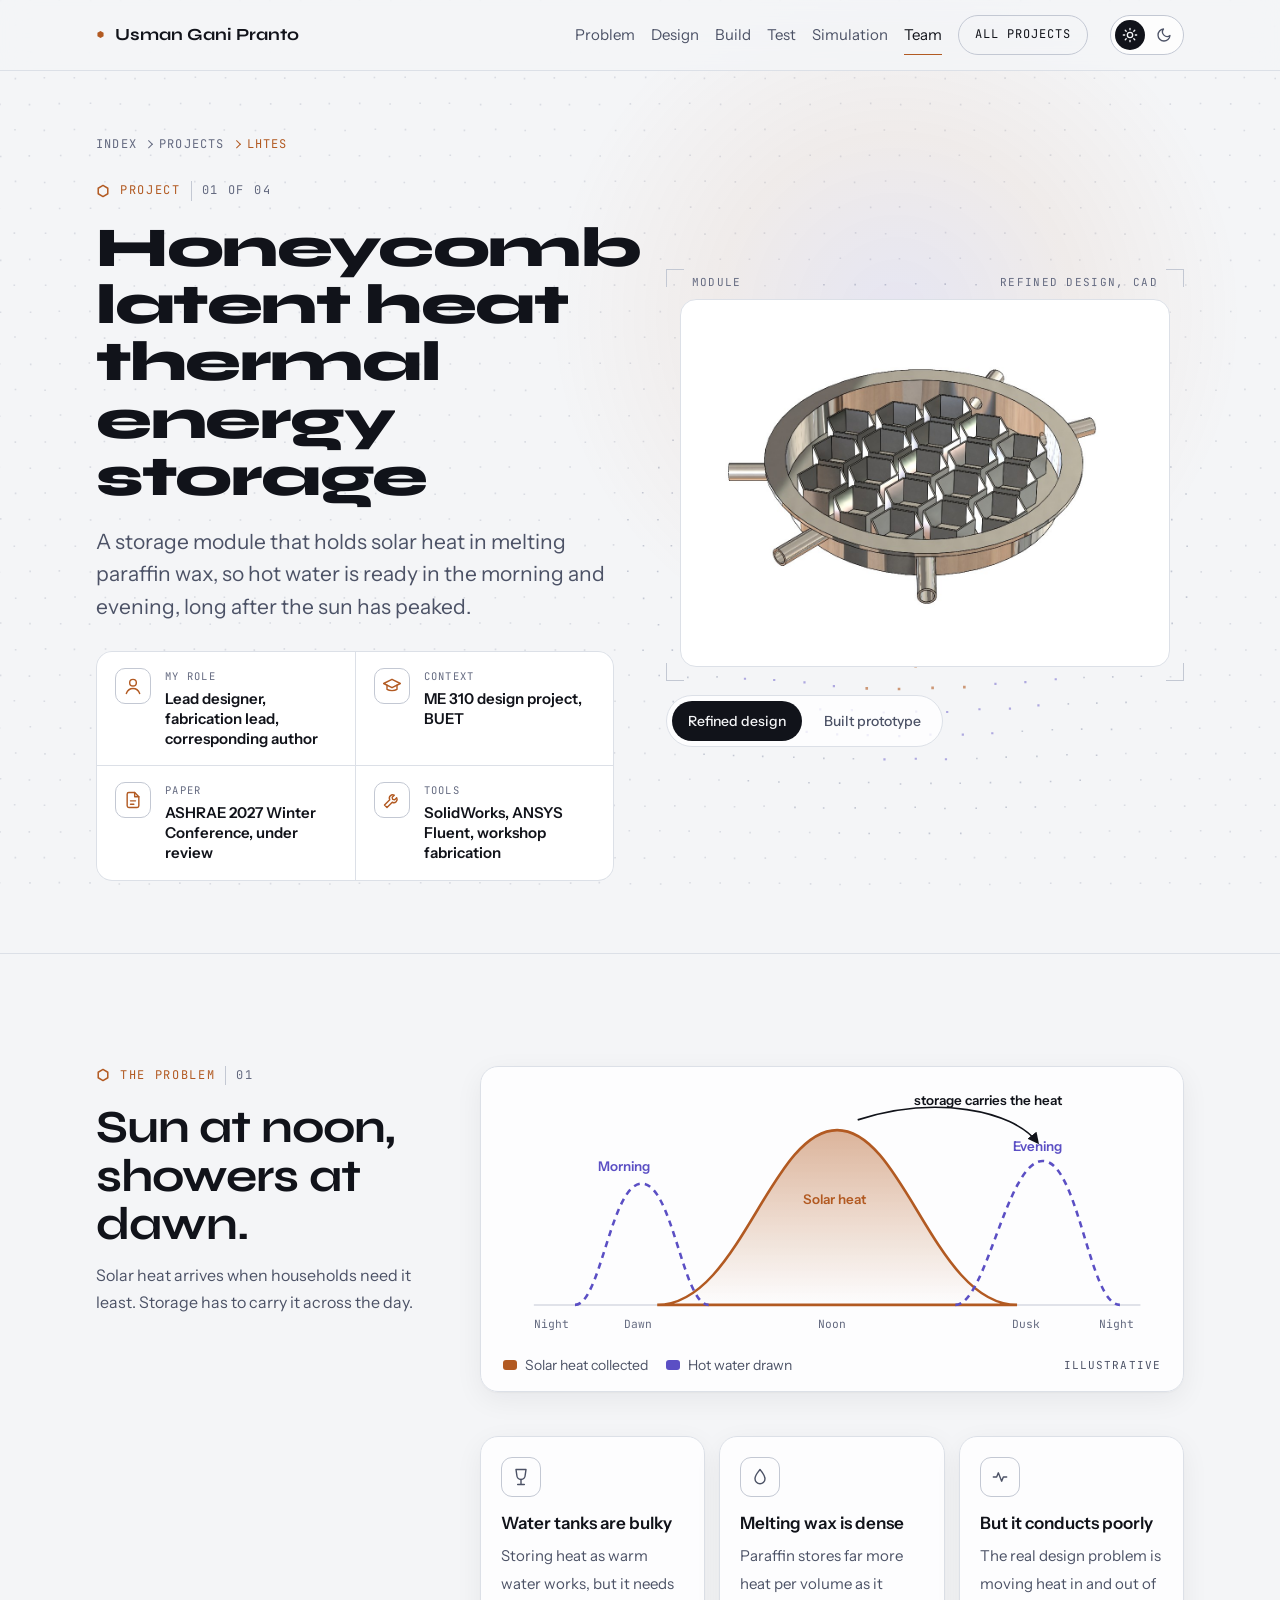
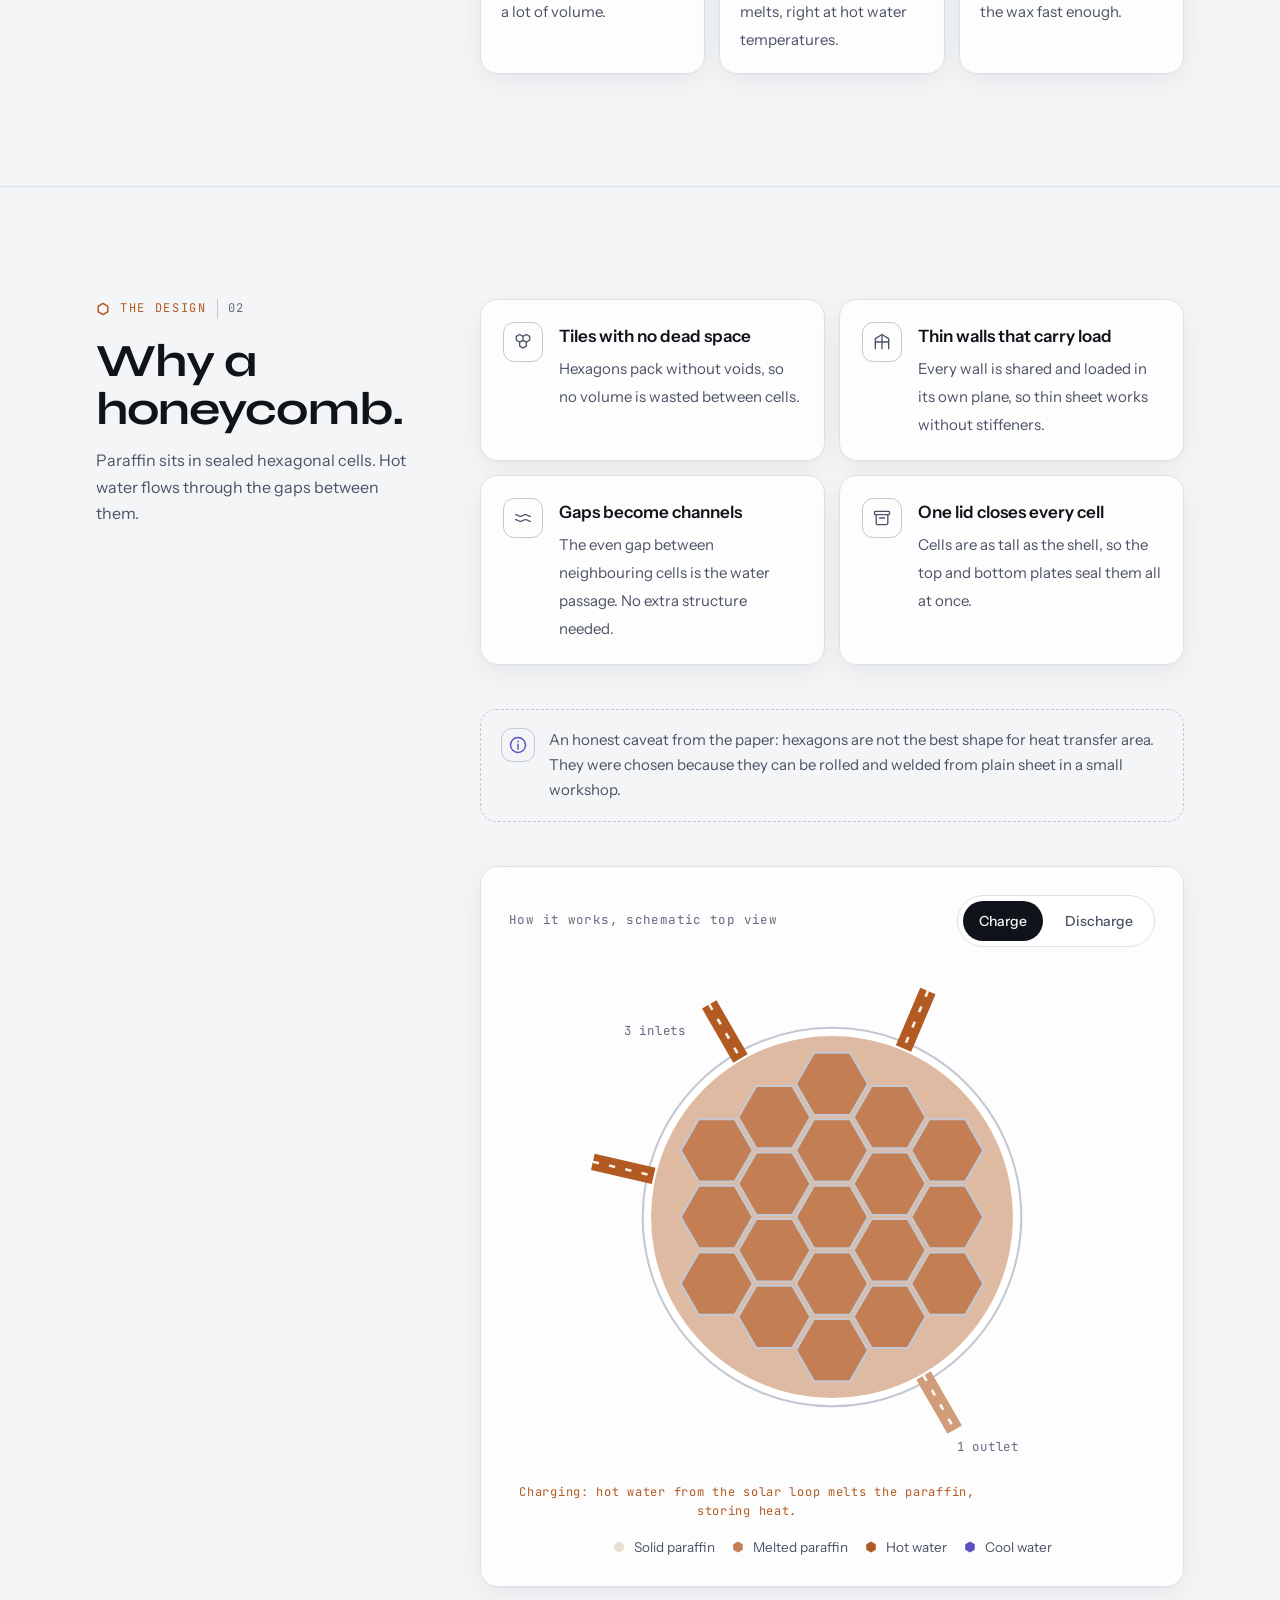
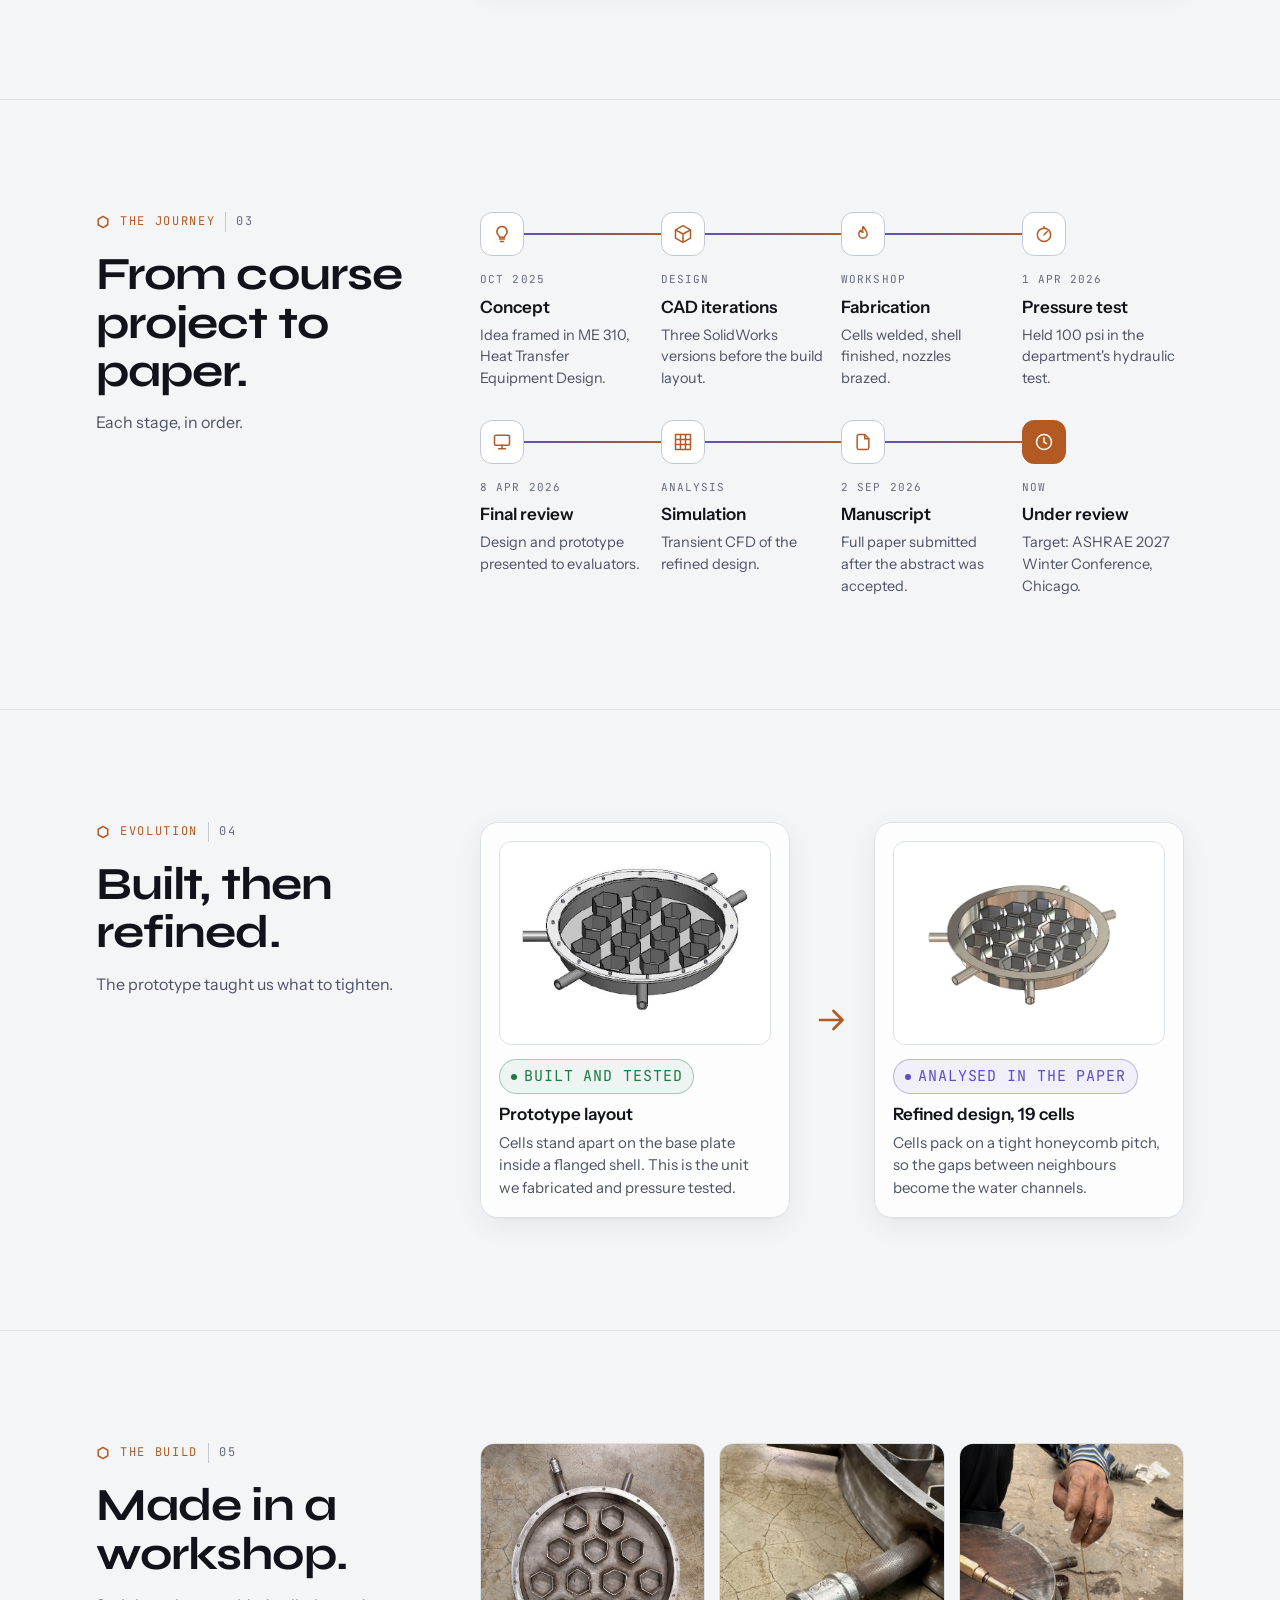
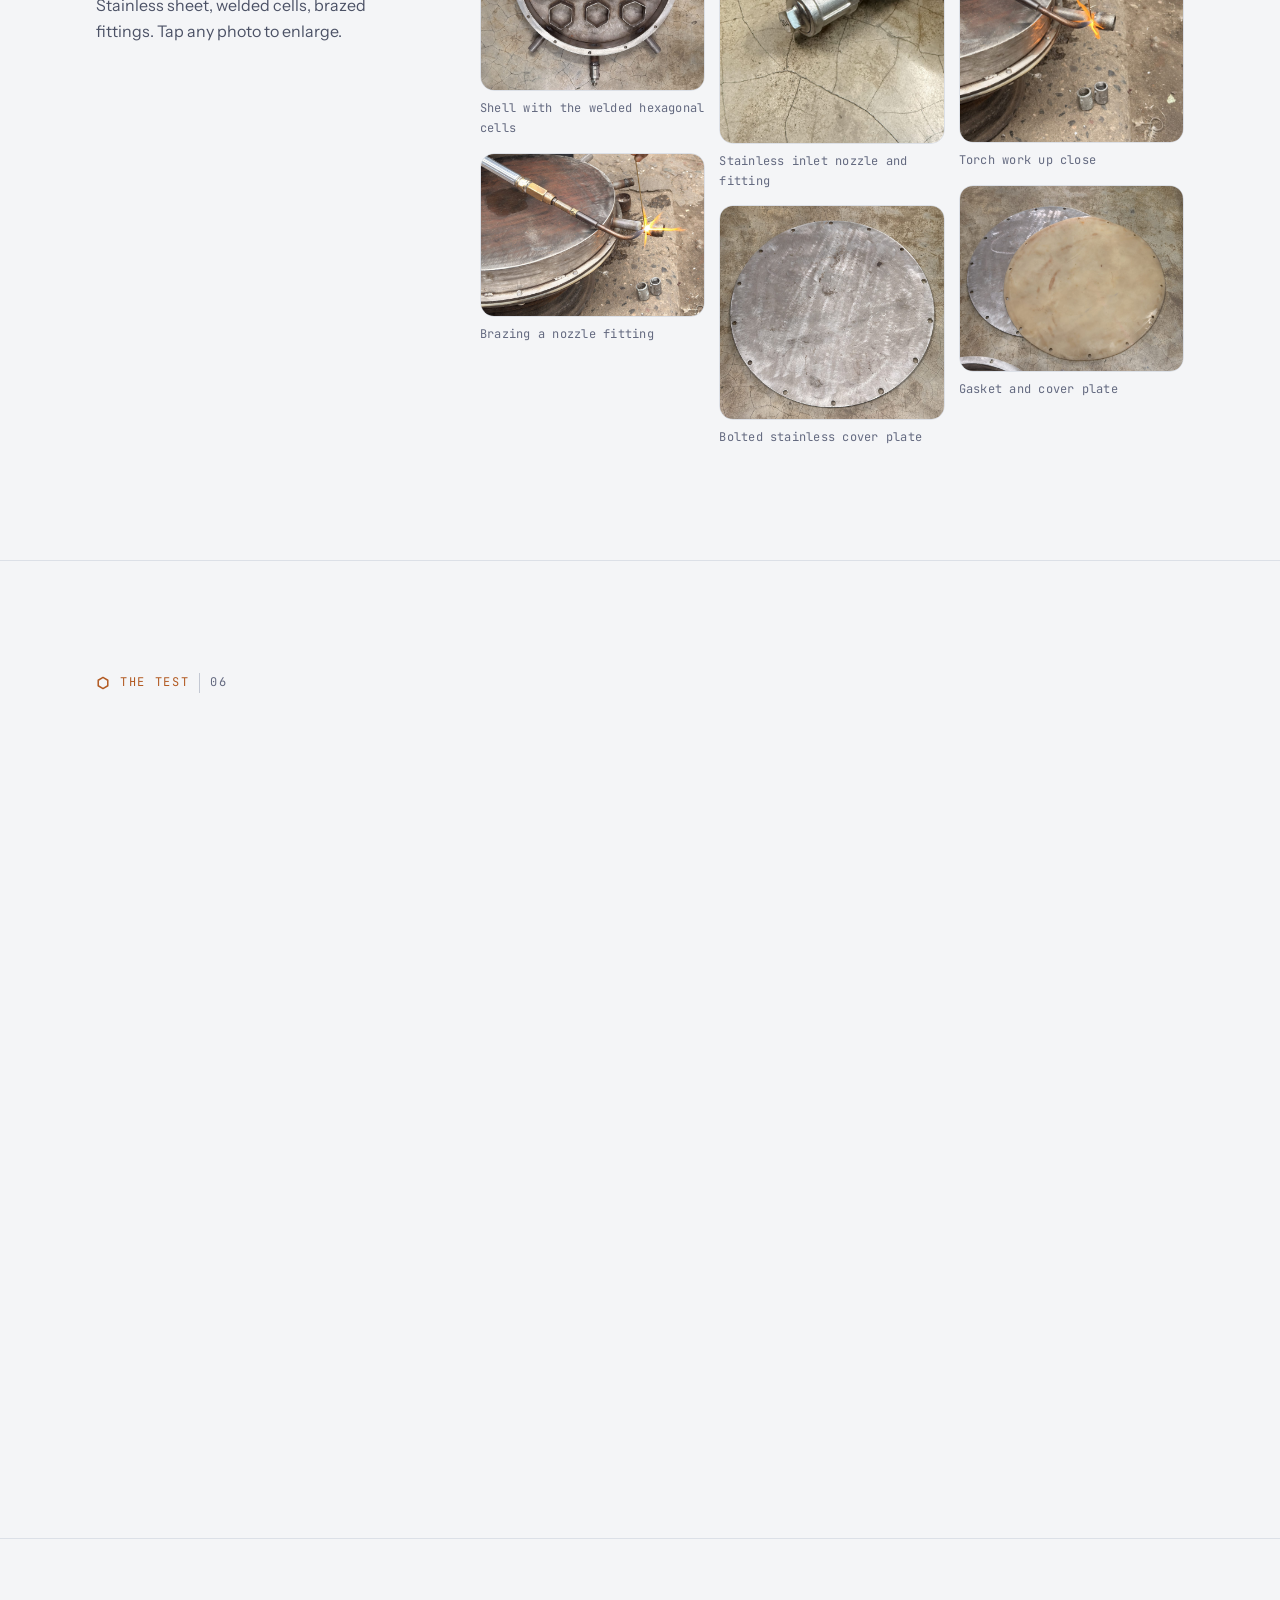
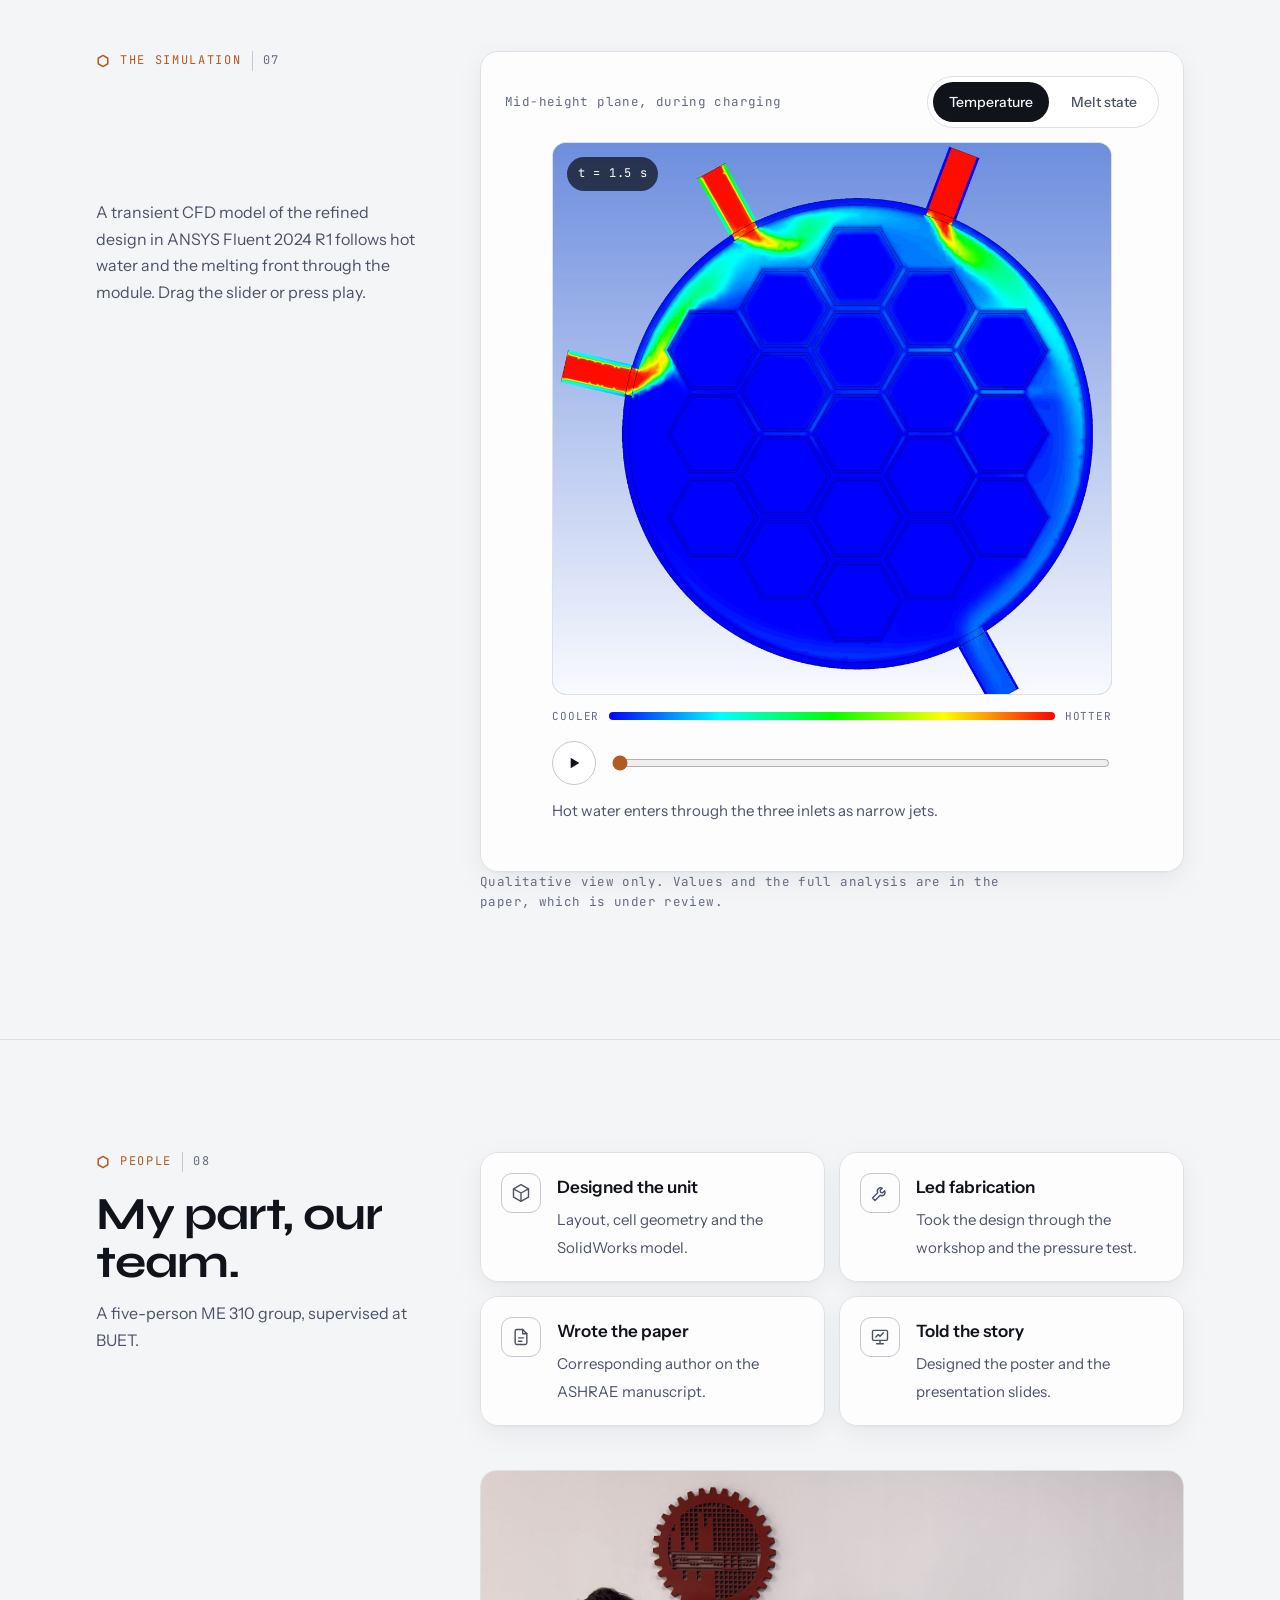
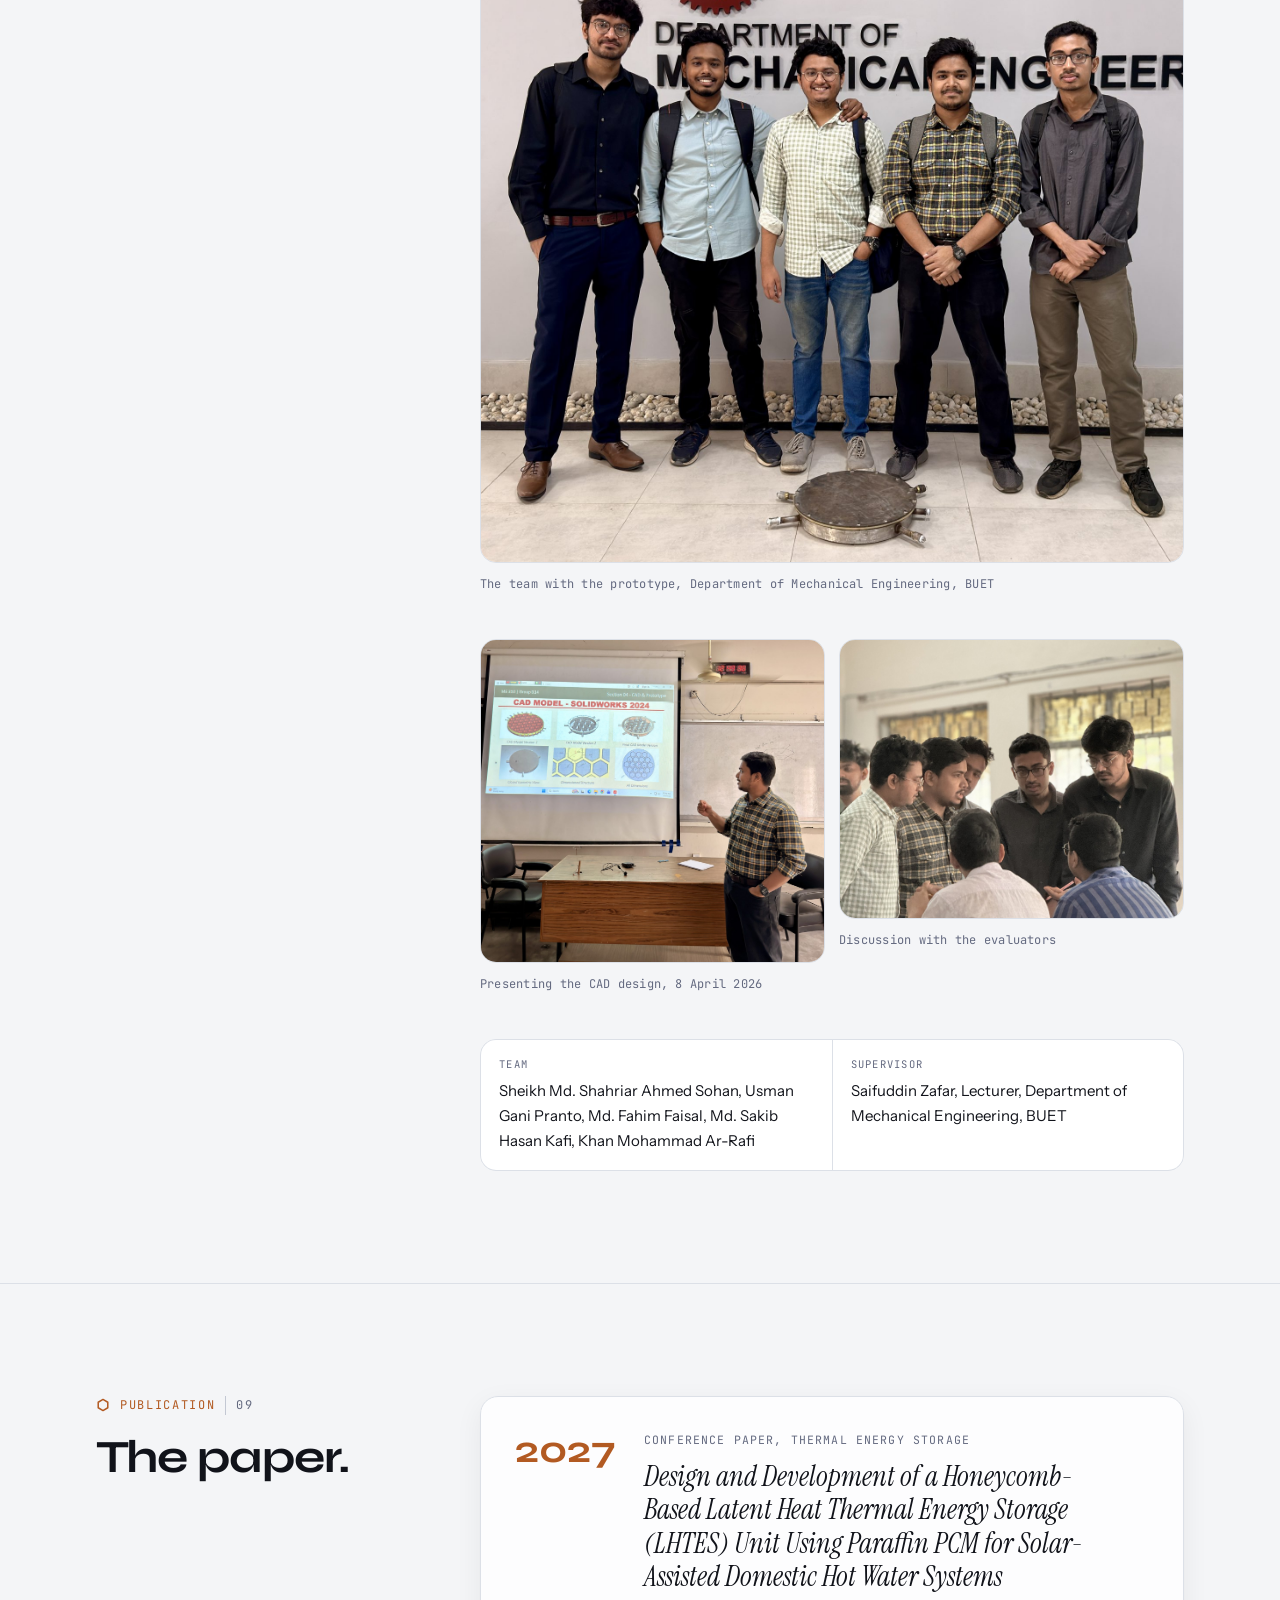
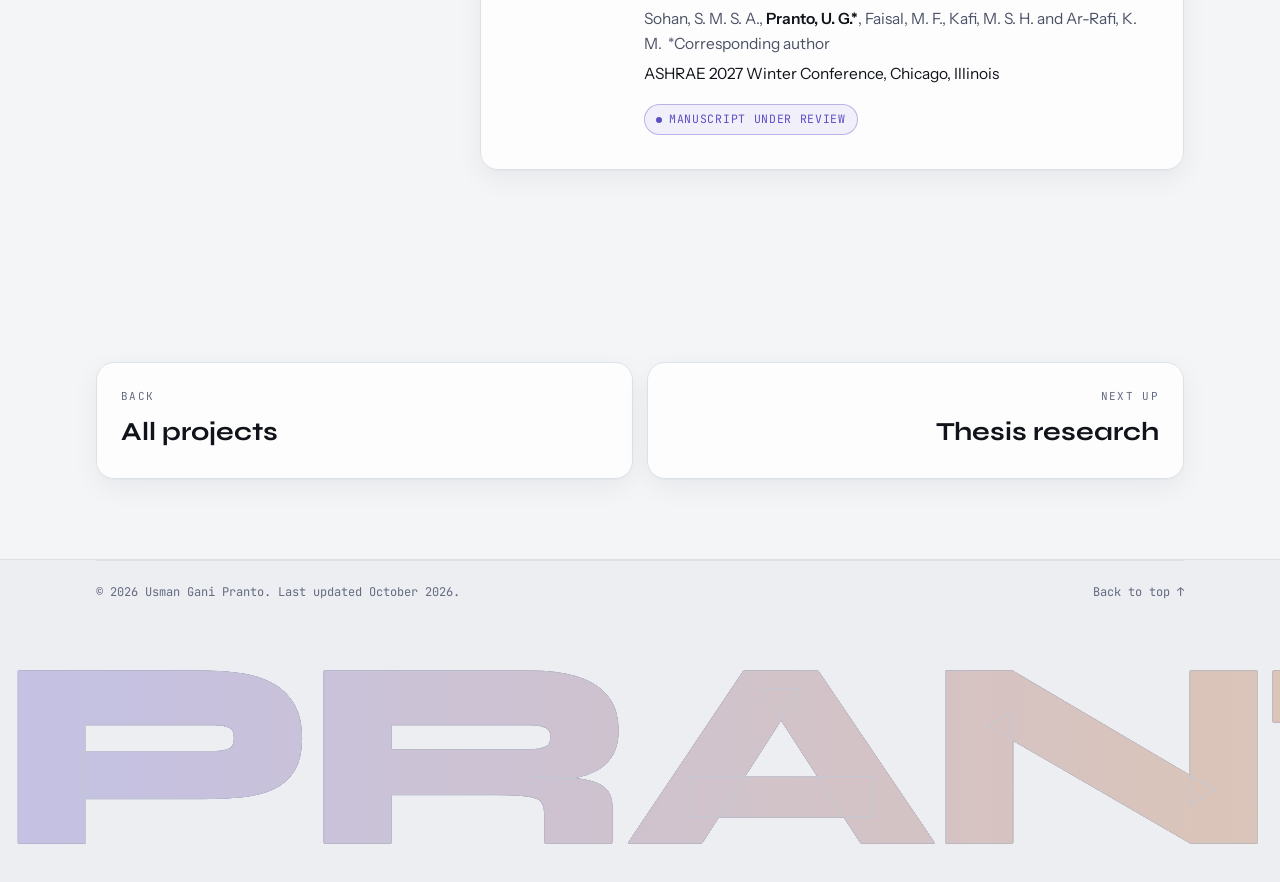
==== projects/lhtes.html @ 92dd0e48 "Add files via upload" ====
<!doctype html>
<html lang="en" data-theme="light">
<head>
<meta charset="utf-8">
<meta name="viewport" content="width=device-width, initial-scale=1, viewport-fit=cover">
<title>Honeycomb Thermal Energy Storage | Usman Gani Pranto</title>
<meta name="description" content="Design, fabrication, pressure testing and simulation of a honeycomb latent heat thermal energy storage unit for solar-assisted domestic hot water. ME 310 project and ASHRAE conference paper.">
<meta property="og:title" content="Honeycomb latent heat thermal energy storage">
<meta property="og:description" content="A paraffin storage module for solar hot water: designed, built, pressure tested and simulated at BUET.">
<meta property="og:image" content="https://praaaanto.github.io/assets/lhtes/shell-open.jpg">
<meta property="og:url" content="https://praaaanto.github.io/projects/lhtes.html">
<meta property="og:type" content="article">
<meta name="theme-color" content="#F4F5F7">
<link rel="icon" href="data:image/svg+xml,%3Csvg xmlns='http://www.w3.org/2000/svg' viewBox='0 0 64 64'%3E%3Crect width='64' height='64' rx='14' fill='%230B0E18'/%3E%3Ccircle cx='22' cy='26' r='9' fill='%23B3ADF5'/%3E%3Ccircle cx='42' cy='40' r='9' fill='%23E8955A'/%3E%3Ccircle cx='44' cy='18' r='4' fill='%235D6684'/%3E%3Ccircle cx='18' cy='46' r='4' fill='%235D6684'/%3E%3C/svg%3E">
<script>(function(){var t='light';try{t=localStorage.getItem('theme')==='dark'?'dark':'light';}catch(e){}var d=document.documentElement;d.setAttribute('data-theme',t);d.classList.add('js');})();</script>
<link rel="preconnect" href="https://fonts.googleapis.com">
<link rel="preconnect" href="https://fonts.gstatic.com" crossorigin>
<link href="https://fonts.googleapis.com/css2?family=Syne:wght@600;700;800&family=Instrument+Sans:wght@400;500;600&family=Instrument+Serif:ital@1&family=JetBrains+Mono:wght@400;500&display=swap" rel="stylesheet">
<link rel="stylesheet" href="../assets/site.css">
<link rel="stylesheet" href="../assets/case.css">
<style>
/* Problem infographic */
.daychart{padding:22px 22px 14px}
.daychart svg{display:block;width:100%;height:auto}
.daychart .tick{font-family:var(--mono);font-size:11px;fill:var(--faint)}
.daychart .lab{font-family:var(--body);font-size:13px;font-weight:600}
.keyrow{display:flex;flex-wrap:wrap;gap:18px;font-size:14px;color:var(--muted);margin-top:8px}
.keyrow span{display:inline-flex;align-items:center;gap:8px}
.keyrow i{width:14px;height:10px;border-radius:3px;display:inline-block}

/* Schematic */
.schem{padding:clamp(18px,2.4vw,28px)}
.schem-top{display:flex;flex-wrap:wrap;align-items:center;justify-content:space-between;gap:12px;margin-bottom:10px}
.schem-top .meta{margin:0}
.schem svg{display:block;width:100%;max-width:520px;margin:0 auto;height:auto}
.sch-shell{fill:var(--panel-solid);stroke:var(--line-2);stroke-width:2}
.sch-water{fill:color-mix(in srgb,var(--tin) 18%,var(--panel-solid));transition:fill 1.2s var(--ease)}
.sch-cell{fill:var(--wax);stroke:var(--line-2);stroke-width:2;transition:fill 1.3s var(--ease)}
.sch-noz{stroke:color-mix(in srgb,var(--tin) 35%,var(--panel-solid));stroke-width:16;stroke-linecap:butt;transition:stroke 1s var(--ease)}
.sch-flow{stroke:var(--panel-solid);stroke-width:2.5;stroke-dasharray:6 10;fill:none;opacity:0;transition:opacity .6s}
.sch-lab{font-family:var(--mono);font-size:12px;fill:var(--faint);letter-spacing:.06em}
.charging .sch-water{fill:color-mix(in srgb,var(--copper) 42%,var(--panel-solid))}
.charging .sch-noz.in{stroke:var(--copper)}
.charging .sch-noz.out{stroke:color-mix(in srgb,var(--copper) 60%,var(--panel-solid))}
.charging .sch-cell{fill:color-mix(in srgb,var(--copper) 78%,#fff)}
.discharging .sch-water{fill:color-mix(in srgb,var(--silver) 30%,var(--panel-solid))}
.discharging .sch-noz.in{stroke:var(--silver)}
.discharging .sch-noz.out{stroke:color-mix(in srgb,var(--copper) 55%,var(--silver))}
.charging .sch-flow,.discharging .sch-flow{opacity:.9;animation:flow 1s linear infinite}
@keyframes flow{to{stroke-dashoffset:-16}}
.schem-legend{display:flex;flex-wrap:wrap;gap:16px;justify-content:center;font-size:13.5px;color:var(--muted);margin-top:12px}
.schem-legend span{display:inline-flex;align-items:center;gap:8px}
.schem-legend i{width:14px;height:14px;display:inline-block;-webkit-mask:var(--hexfill) center/contain no-repeat;mask:var(--hexfill) center/contain no-repeat}
.schem-status{font-family:var(--mono);font-size:12px;letter-spacing:.06em;color:var(--copper);text-align:center;min-height:1.6em;margin-top:6px}

/* Evolution */
.evo{display:grid;grid-template-columns:minmax(0,1fr) 56px minmax(0,1fr);gap:14px;align-items:stretch}
.evo .card{padding:18px;display:flex;flex-direction:column}
.evo .pic{background:#fff;border-radius:12px;border:1px solid var(--line);aspect-ratio:4/3;display:flex;align-items:center;justify-content:center;overflow:hidden;margin-bottom:14px}
.evo .pic img{width:92%;height:auto;border:0;border-radius:0}
.evo b{display:block;font-weight:600;margin:6px 0 4px}
.evo span{color:var(--muted);font-size:15px;line-height:1.5}
.evo .arrowcol{display:flex;align-items:center;justify-content:center;color:var(--copper)}
.evo .arrowcol svg{width:36px;height:36px}

/* CFD scrubber */
.cfd{padding:clamp(16px,2.2vw,24px)}
.cfd-stage,.cfd-legend,.cfd-ctrl,.cfd-cap{max-width:560px;margin-left:auto;margin-right:auto}
.cfd-head{display:flex;flex-wrap:wrap;align-items:center;justify-content:space-between;gap:12px;margin-bottom:14px}
.cfd-stage{position:relative;border-radius:14px;overflow:hidden;border:1px solid var(--line);aspect-ratio:1000/987;background:#7f97df}
.cfd-stage img{position:absolute;inset:0;width:100%;height:100%;object-fit:cover;border:0;border-radius:0;transition:opacity .45s var(--ease)}
.cfd-stamp{position:absolute;left:14px;top:14px;font-family:var(--mono);font-size:12px;letter-spacing:.06em;background:rgba(11,14,24,.72);color:#fff;padding:7px 11px;border-radius:999px}
.cfd-legend{display:flex;margin-top:12px;align-items:center;gap:10px;font-family:var(--mono);font-size:11px;letter-spacing:.08em;text-transform:uppercase;color:var(--faint)}
.cfd-legend i{flex:1;height:8px;border-radius:99px;background:linear-gradient(90deg,#0000ff,#00ffff,#00ff00,#ffff00,#ff0000)}
.cfd-legend.melt i{flex:none;width:14px;height:14px;border-radius:4px}
.cfd-ctrl{display:flex;align-items:center;gap:14px;margin-top:14px;margin-bottom:0}
.cfd-ctrl button{flex:none;width:44px;height:44px;border-radius:50%;border:1px solid var(--line-2);background:var(--panel-solid);color:var(--text);display:flex;align-items:center;justify-content:center;cursor:pointer}
.cfd-ctrl button:hover{border-color:var(--copper);color:var(--copper)}
.cfd-ctrl svg{width:16px;height:16px}
.cfd-ctrl input[type=range]{flex:1;accent-color:var(--copper);height:44px;cursor:pointer}
.cfd-ticks{display:flex;justify-content:space-between;font-family:var(--mono);font-size:10.5px;color:var(--faint);padding:0 4px 0 62px}
.cfd-cap{margin-top:12px;margin-bottom:0;min-height:3.2em;color:var(--muted);font-size:15px}

</style>
</head>
<body>
<a class="skip" href="#main">Skip to content</a>
<canvas id="field" aria-hidden="true"></canvas>
<div class="glow" aria-hidden="true"></div>
<div class="progress" aria-hidden="true"></div>
<div class="cursor-ring" aria-hidden="true"></div>
<div class="cursor-dot" aria-hidden="true"></div>

<header class="top">
  <div class="wrap">
    <a class="brand" href="../index.html"><span class="dot"></span><b>Usman Gani Pranto</b><small>/ ME, BUET</small></a>
    <nav class="nav" aria-label="Sections">
      <a href="#problem">Problem</a>
      <a href="#design">Design</a>
      <a href="#build">Build</a>
      <a href="#test">Test</a>
      <a href="#simulation">Simulation</a>
      <a href="#team">Team</a>
      <a class="cta" href="../index.html#projects">All projects</a>
    </nav>
    <button class="theme-toggle" type="button" aria-label="Switch to dark mode" aria-pressed="false">
      <span class="sun" aria-hidden="true"><svg viewBox="0 0 24 24" fill="none" stroke="currentColor" stroke-width="2" stroke-linecap="round"><circle cx="12" cy="12" r="4"/><path d="M12 2v2M12 20v2M4.9 4.9l1.4 1.4M17.7 17.7l1.4 1.4M2 12h2M20 12h2M4.9 19.1l1.4-1.4M17.7 6.3l1.4-1.4"/></svg></span>
      <span class="moon" aria-hidden="true"><svg viewBox="0 0 24 24" fill="none" stroke="currentColor" stroke-width="2" stroke-linecap="round" stroke-linejoin="round"><path d="M21 12.8A9 9 0 1111.2 3a7 7 0 009.8 9.8z"/></svg></span>
    </button>
  </div>
</header>

<main id="main">

<div class="wrap">
  <div class="case-hero">
    <div>
      <ol class="crumbs" data-reveal>
        <li><a href="../index.html">Index</a></li>
        <li><a href="../index.html#projects">Projects</a></li>
        <li aria-current="page">LHTES</li>
      </ol>
      <p class="eyebrow" data-reveal>Project<span class="count">01 of 04</span></p>
      <h1 data-split>Honeycomb latent heat thermal energy storage</h1>
      <p class="lede" data-reveal>A storage module that holds solar heat in melting paraffin wax, so hot water is ready in the morning and evening, long after the sun has peaked.</p>
      <div class="factgrid" data-reveal>
        <div class="fact"><span class="ico"><svg viewBox="0 0 24 24" fill="none" stroke="currentColor" stroke-width="1.7" stroke-linecap="round" stroke-linejoin="round"><circle cx="12" cy="8" r="4"/><path d="M4 21c1.5-4 4.5-6 8-6s6.5 2 8 6"/></svg></span><div><small>My role</small><b>Lead designer, fabrication lead, corresponding author</b></div></div>
        <div class="fact"><span class="ico"><svg viewBox="0 0 24 24" fill="none" stroke="currentColor" stroke-width="1.7" stroke-linecap="round" stroke-linejoin="round"><path d="M2 9l10-5 10 5-10 5z"/><path d="M6 11v5c3 2 9 2 12 0v-5"/></svg></span><div><small>Context</small><b>ME 310 design project, BUET</b></div></div>
        <div class="fact"><span class="ico"><svg viewBox="0 0 24 24" fill="none" stroke="currentColor" stroke-width="1.7" stroke-linecap="round" stroke-linejoin="round"><path d="M14 3H7a2 2 0 00-2 2v14a2 2 0 002 2h10a2 2 0 002-2V8z"/><path d="M14 3v5h5M9 13h6M9 17h4"/></svg></span><div><small>Paper</small><b>ASHRAE 2027 Winter Conference, under review</b></div></div>
        <div class="fact"><span class="ico"><svg viewBox="0 0 24 24" fill="none" stroke="currentColor" stroke-width="1.7" stroke-linecap="round" stroke-linejoin="round"><path d="M14.7 6.3a4 4 0 00-5.4 5.4L3 18l3 3 6.3-6.3a4 4 0 005.4-5.4l-2.5 2.5-2.4-.6-.6-2.4z"/></svg></span><div><small>Tools</small><b>SolidWorks, ANSYS Fluent, workshop fabrication</b></div></div>
      </div>
    </div>

    <figure class="showcase" data-reveal>
      <div class="finder">
        <span class="corner tl"></span><span class="corner tr"></span><span class="corner bl"></span><span class="corner br"></span>
        <span class="label l">Module</span><span class="label r" id="show-label">Refined design, CAD</span>
        <div class="viewport">
          <img id="show-cad" src="../assets/lhtes/cad-open.jpg" alt="CAD render of the refined 19-cell honeycomb storage module with the top plate removed" width="1138" height="696">
          <img id="show-photo" class="photo" src="../assets/lhtes/shell-open.jpg" alt="The fabricated prototype seen from above with the cover plate off, showing welded hexagonal cells and four nozzles" width="1454" height="1600" hidden>
        </div>
      </div>
      <div class="seg" role="group" aria-label="Show render or photo">
        <button type="button" id="seg-cad" aria-pressed="true">Refined design</button>
        <button type="button" id="seg-photo" aria-pressed="false">Built prototype</button>
      </div>
    </figure>
  </div>
</div>

<section class="block" id="problem">
  <div class="wrap">
    <div class="head">
      <p class="eyebrow">The problem<span class="count">01</span></p>
      <h2 data-split>Sun at noon, showers at dawn.</h2>
      <p data-reveal>Solar heat arrives when households need it least. Storage has to carry it across the day.</p>
    </div>
    <div class="body">
      <div class="card daychart" data-reveal>
        <svg viewBox="0 0 640 250" role="img" aria-label="Illustrative chart of a day. Solar heat rises to a single peak around midday, while hot water demand shows two peaks, early morning and evening. An arrow shows storage shifting midday heat into the evening.">
          <defs>
            <linearGradient id="sunfill" x1="0" y1="0" x2="0" y2="1"><stop offset="0" stop-color="var(--copper)" stop-opacity=".45"/><stop offset="1" stop-color="var(--copper)" stop-opacity="0"/></linearGradient>
            <marker id="ah" viewBox="0 0 10 10" refX="8" refY="5" markerWidth="7" markerHeight="7" orient="auto"><path d="M0 0L10 5L0 10z" fill="var(--text)"/></marker>
          </defs>
          <line x1="30" y1="210" x2="620" y2="210" stroke="var(--line-2)"/>
          <path d="M150 210 C 230 210, 260 40, 325 40 S 420 210, 500 210 Z" fill="url(#sunfill)" stroke="var(--copper)" stroke-width="2.5"/>
          <path d="M70 210 C 95 210, 105 92, 135 92 S 175 210, 200 210" fill="none" stroke="var(--silver)" stroke-width="2.5" stroke-dasharray="6 5"/>
          <path d="M440 210 C 470 210, 490 70, 525 70 S 570 210, 600 210" fill="none" stroke="var(--silver)" stroke-width="2.5" stroke-dasharray="6 5"/>
          <path d="M345 30 C 420 6, 495 20, 520 52" fill="none" stroke="var(--text)" stroke-width="1.6" marker-end="url(#ah)"/>
          <text class="lab" x="400" y="16" fill="var(--text)">storage carries the heat</text>
          <text class="lab" x="292" y="112" fill="var(--copper)">Solar heat</text>
          <text class="lab" x="92" y="80" fill="var(--silver)">Morning</text>
          <text class="lab" x="496" y="60" fill="var(--silver)">Evening</text>
          <text class="tick" x="30" y="232">Night</text><text class="tick" x="118" y="232">Dawn</text><text class="tick" x="306" y="232">Noon</text><text class="tick" x="495" y="232">Dusk</text><text class="tick" x="580" y="232">Night</text>
        </svg>
        <div class="keyrow"><span><i style="background:var(--copper)"></i>Solar heat collected</span><span><i style="background:var(--silver)"></i>Hot water drawn</span><span style="margin-left:auto;font-family:var(--mono);font-size:11px;letter-spacing:.1em;text-transform:uppercase">Illustrative</span></div>
      </div>

      <div class="keypoints" data-reveal>
        <div class="card kp"><span class="ico"><svg viewBox="0 0 24 24" fill="none" stroke="currentColor" stroke-width="1.7" stroke-linecap="round" stroke-linejoin="round"><path d="M6 3h12l-1 7a5 5 0 01-10 0z"/><path d="M12 15v6M8 21h8"/></svg></span><b>Water tanks are bulky</b><span>Storing heat as warm water works, but it needs a lot of volume.</span></div>
        <div class="card kp"><span class="ico"><svg viewBox="0 0 24 24" fill="none" stroke="currentColor" stroke-width="1.7" stroke-linecap="round" stroke-linejoin="round"><path d="M12 3c3 4 6 7 6 11a6 6 0 01-12 0c0-4 3-7 6-11z"/></svg></span><b>Melting wax is dense</b><span>Paraffin stores far more heat per volume as it melts, right at hot water temperatures.</span></div>
        <div class="card kp"><span class="ico"><svg viewBox="0 0 24 24" fill="none" stroke="currentColor" stroke-width="1.7" stroke-linecap="round" stroke-linejoin="round"><path d="M4 12h4l2-5 4 10 2-5h4"/></svg></span><b>But it conducts poorly</b><span>The real design problem is moving heat in and out of the wax fast enough.</span></div>
      </div>
    </div>
  </div>
</section>

<section class="block" id="design">
  <div class="wrap">
    <div class="head">
      <p class="eyebrow">The design<span class="count">02</span></p>
      <h2 data-split>Why a honeycomb.</h2>
      <p data-reveal>Paraffin sits in sealed hexagonal cells. Hot water flows through the gaps between them.</p>
    </div>
    <div class="body">
      <div class="why" data-reveal>
        <div class="card"><span class="ico"><svg viewBox="0 0 24 24" fill="none" stroke="currentColor" stroke-width="1.6" stroke-linejoin="round"><path d="M8 3l4 2.3v4.6L8 12.2 4 9.9V5.3zM16 3l4 2.3v4.6l-4 2.3-4-2.3V5.3zM12 10l4 2.3v4.6l-4 2.3-4-2.3v-4.6z"/></svg></span><div><b>Tiles with no dead space</b><span>Hexagons pack without voids, so no volume is wasted between cells.</span></div></div>
        <div class="card"><span class="ico"><svg viewBox="0 0 24 24" fill="none" stroke="currentColor" stroke-width="1.6" stroke-linecap="round" stroke-linejoin="round"><path d="M4 20V8l8-5 8 5v12"/><path d="M4 12h16M12 3v17"/></svg></span><div><b>Thin walls that carry load</b><span>Every wall is shared and loaded in its own plane, so thin sheet works without stiffeners.</span></div></div>
        <div class="card"><span class="ico"><svg viewBox="0 0 24 24" fill="none" stroke="currentColor" stroke-width="1.6" stroke-linecap="round" stroke-linejoin="round"><path d="M3 8c3 0 3 2 6 2s3-2 6-2 3 2 6 2M3 14c3 0 3 2 6 2s3-2 6-2 3 2 6 2"/></svg></span><div><b>Gaps become channels</b><span>The even gap between neighbouring cells is the water passage. No extra structure needed.</span></div></div>
        <div class="card"><span class="ico"><svg viewBox="0 0 24 24" fill="none" stroke="currentColor" stroke-width="1.6" stroke-linecap="round" stroke-linejoin="round"><rect x="3" y="4" width="18" height="4" rx="1"/><path d="M5 8v10a2 2 0 002 2h10a2 2 0 002-2V8M9 12h6"/></svg></span><div><b>One lid closes every cell</b><span>Cells are as tall as the shell, so the top and bottom plates seal them all at once.</span></div></div>
      </div>
      <div class="note" data-reveal><span class="ico"><svg viewBox="0 0 24 24" fill="none" stroke="currentColor" stroke-width="1.7" stroke-linecap="round"><circle cx="12" cy="12" r="9"/><path d="M12 11v6M12 7.5v.5"/></svg></span><span>An honest caveat from the paper: hexagons are not the best shape for heat transfer area. They were chosen because they can be rolled and welded from plain sheet in a small workshop.</span></div>

      <div class="card schem" data-reveal id="schem">
        <div class="schem-top">
          <p class="meta">How it works, schematic top view</p>
          <div class="seg" role="group" aria-label="Operating mode" style="margin-top:0">
            <button type="button" data-mode="charging" aria-pressed="false">Charge</button>
            <button type="button" data-mode="discharging" aria-pressed="false">Discharge</button>
          </div>
        </div>
        <svg id="schem-svg" viewBox="-250 -250 500 500" role="img" aria-label="Top view of the module: a round shell holding nineteen hexagonal paraffin cells, three inlet nozzles at the top and one outlet at the bottom right. Charging turns the water and cells copper; discharging cools them."></svg>
        <p class="schem-status" id="schem-status" aria-live="polite">Press Charge to send hot water through the module.</p>
        <div class="schem-legend">
          <span><i style="background:var(--wax)"></i>Solid paraffin</span>
          <span><i style="background:color-mix(in srgb,var(--copper) 78%,#fff)"></i>Melted paraffin</span>
          <span><i style="background:var(--copper)"></i>Hot water</span>
          <span><i style="background:var(--silver)"></i>Cool water</span>
        </div>
      </div>
    </div>
  </div>
</section>

<section class="block" id="process">
  <div class="wrap">
    <div class="head">
      <p class="eyebrow">The journey<span class="count">03</span></p>
      <h2 data-split>From course project to paper.</h2>
      <p data-reveal>Each stage, in order.</p>
    </div>
    <div class="body">
      <ol class="steps" data-reveal>
        <li class="step"><span class="node"><svg viewBox="0 0 24 24" fill="none" stroke="currentColor" stroke-width="1.8" stroke-linecap="round" stroke-linejoin="round"><path d="M9 18h6M10 21h4M12 3a6 6 0 00-4 10.5c.7.7 1 1.5 1 2.5h6c0-1 .3-1.8 1-2.5A6 6 0 0012 3z"/></svg></span><small>Oct 2025</small><b>Concept</b><span>Idea framed in ME 310, Heat Transfer Equipment Design.</span></li>
        <li class="step"><span class="node"><svg viewBox="0 0 24 24" fill="none" stroke="currentColor" stroke-width="1.8" stroke-linejoin="round"><path d="M12 2l9 5v10l-9 5-9-5V7z"/><path d="M12 22V12M21 7l-9 5-9-5"/></svg></span><small>Design</small><b>CAD iterations</b><span>Three SolidWorks versions before the build layout.</span></li>
        <li class="step"><span class="node"><svg viewBox="0 0 24 24" fill="none" stroke="currentColor" stroke-width="1.8" stroke-linecap="round" stroke-linejoin="round"><path d="M12 3c2 3 5 5 5 9a5 5 0 01-10 0c0-2 1-3.5 2-4.5.5 1.5 1.5 2.5 3 2.5-1-2-1-4 0-7z"/></svg></span><small>Workshop</small><b>Fabrication</b><span>Cells welded, shell finished, nozzles brazed.</span></li>
        <li class="step"><span class="node"><svg viewBox="0 0 24 24" fill="none" stroke="currentColor" stroke-width="1.8" stroke-linecap="round"><circle cx="12" cy="13" r="8"/><path d="M12 13l4-4M12 3v2"/></svg></span><small>1 Apr 2026</small><b>Pressure test</b><span>Held 100 psi in the department's hydraulic test.</span></li>
        <li class="step"><span class="node"><svg viewBox="0 0 24 24" fill="none" stroke="currentColor" stroke-width="1.8" stroke-linecap="round" stroke-linejoin="round"><rect x="3" y="4" width="18" height="12" rx="1.5"/><path d="M12 16v4M8 20h8"/></svg></span><small>8 Apr 2026</small><b>Final review</b><span>Design and prototype presented to evaluators.</span></li>
        <li class="step"><span class="node"><svg viewBox="0 0 24 24" fill="none" stroke="currentColor" stroke-width="1.8" stroke-linejoin="round"><path d="M3 3h18v18H3zM3 9h18M3 15h18M9 3v18M15 3v18"/></svg></span><small>Analysis</small><b>Simulation</b><span>Transient CFD of the refined design.</span></li>
        <li class="step"><span class="node"><svg viewBox="0 0 24 24" fill="none" stroke="currentColor" stroke-width="1.8" stroke-linecap="round" stroke-linejoin="round"><path d="M14 3H7a2 2 0 00-2 2v14a2 2 0 002 2h10a2 2 0 002-2V8z"/><path d="M14 3v5h5"/></svg></span><small>2 Sep 2026</small><b>Manuscript</b><span>Full paper submitted after the abstract was accepted.</span></li>
        <li class="step now"><span class="node"><svg viewBox="0 0 24 24" fill="none" stroke="currentColor" stroke-width="1.8" stroke-linecap="round"><circle cx="12" cy="12" r="9"/><path d="M12 7v5l3 2"/></svg></span><small>Now</small><b>Under review</b><span>Target: ASHRAE 2027 Winter Conference, Chicago.</span></li>
      </ol>
    </div>
  </div>
</section>

<section class="block" id="evolution">
  <div class="wrap">
    <div class="head">
      <p class="eyebrow">Evolution<span class="count">04</span></p>
      <h2 data-split>Built, then refined.</h2>
      <p data-reveal>The prototype taught us what to tighten.</p>
    </div>
    <div class="body">
      <div class="evo" data-reveal>
        <div class="card"><div class="pic"><img src="../assets/lhtes/cad-v12.jpg" alt="CAD render of the prototype layout with widely spaced cells" width="691" height="476" loading="lazy"></div><span class="chip dot done" style="align-self:flex-start">Built and tested</span><b>Prototype layout</b><span>Cells stand apart on the base plate inside a flanged shell. This is the unit we fabricated and pressure tested.</span></div>
        <div class="arrowcol" aria-hidden="true"><svg viewBox="0 0 24 24" fill="none" stroke="currentColor" stroke-width="1.8" stroke-linecap="round" stroke-linejoin="round"><path d="M4 12h15M13 6l6 6-6 6"/></svg></div>
        <div class="card"><div class="pic"><img src="../assets/lhtes/cad-open.jpg" alt="CAD render of the refined 19-cell honeycomb layout" width="1138" height="696" loading="lazy"></div><span class="chip dot review" style="align-self:flex-start">Analysed in the paper</span><b>Refined design, 19 cells</b><span>Cells pack on a tight honeycomb pitch, so the gaps between neighbours become the water channels.</span></div>
      </div>
    </div>
  </div>
</section>

<section class="block" id="build">
  <div class="wrap">
    <div class="head">
      <p class="eyebrow">The build<span class="count">05</span></p>
      <h2 data-split>Made in a workshop.</h2>
      <p data-reveal>Stainless sheet, welded cells, brazed fittings. Tap any photo to enlarge.</p>
    </div>
    <div class="body">
      <div class="gal" data-reveal data-gallery>
        <figure><button type="button"><img src="../assets/lhtes/shell-open.jpg" alt="Prototype shell from above with welded hexagonal cells" width="1454" height="1600" loading="lazy"></button><figcaption>Shell with the welded hexagonal cells</figcaption></figure>
        <figure><button type="button"><img src="../assets/lhtes/brazing.jpg" alt="A technician brazing a nozzle fitting onto the shell" width="1600" height="1164" loading="lazy"></button><figcaption>Brazing a nozzle fitting</figcaption></figure>
        <figure><button type="button"><img src="../assets/lhtes/fitting.jpg" alt="Close-up of a stainless inlet nozzle with a threaded fitting" width="1197" height="1600" loading="lazy"></button><figcaption>Stainless inlet nozzle and fitting</figcaption></figure>
        <figure><button type="button"><img src="../assets/lhtes/cover-plate.jpg" alt="The bolted stainless cover plate" width="1600" height="1523" loading="lazy"></button><figcaption>Bolted stainless cover plate</figcaption></figure>
        <figure><button type="button"><img src="../assets/lhtes/brazing-close.jpg" alt="Close view of the brazing torch on a fitting" width="1200" height="1600" loading="lazy"></button><figcaption>Torch work up close</figcaption></figure>
        <figure><button type="button"><img src="../assets/lhtes/gasket.jpg" alt="Gasket sheet laid over a cover plate" width="1600" height="1323" loading="lazy"></button><figcaption>Gasket and cover plate</figcaption></figure>
      </div>
    </div>
  </div>
</section>

<section class="block" id="test">
  <div class="wrap">
    <div class="head">
      <p class="eyebrow">The test<span class="count">06</span></p>
      <h2 data-split>Will it hold?</h2>
      <p data-reveal>Before any heat goes in, the sealed unit is pressurised with water to check every weld and joint.</p>
    </div>
    <div class="body">
      <div class="callout" data-reveal><span class="ico"><svg viewBox="0 0 24 24" fill="none" stroke="currentColor" stroke-width="2" stroke-linecap="round" stroke-linejoin="round"><path d="M12 3l7 3v6c0 4-3 7-7 9-4-2-7-5-7-9V6z"/><path d="M9 12l2 2 4-4"/></svg></span><div><b>Passed the hydraulic pressure test</b><span>Held 100 psi. Signed off by the Department of Mechanical Engineering lab, 1 April 2026.</span></div></div>
      <div class="gal" data-reveal data-gallery>
        <figure><button type="button"><img src="../assets/lhtes/pressure-test.jpg" alt="Team members bolting the sealed unit onto the hydraulic test rig" width="1600" height="1332" loading="lazy"></button><figcaption>Sealed unit on the test rig</figcaption></figure>
        <figure><button type="button"><img src="../assets/lhtes/gauges.jpg" alt="Pressure gauges on the rig during the test" width="1126" height="1600" loading="lazy"></button><figcaption>Gauges during the hold</figcaption></figure>
        <figure><button type="button"><img src="../assets/lhtes/test-pump.jpg" alt="Red hand-operated hydraulic test pump" width="1200" height="1600" loading="lazy"></button><figcaption>Hand-operated test pump</figcaption></figure>
        <figure><button type="button"><img src="../assets/lhtes/pressure-test-2.jpg" alt="Checking the unit for leaks while under pressure" width="1200" height="1600" loading="lazy"></button><figcaption>Checking for leaks under pressure</figcaption></figure>
      </div>
    </div>
  </div>
</section>

<section class="block" id="simulation">
  <div class="wrap">
    <div class="head">
      <p class="eyebrow">The simulation<span class="count">07</span></p>
      <h2 data-split>Watching it melt.</h2>
      <p data-reveal>A transient CFD model of the refined design in ANSYS Fluent 2024 R1 follows hot water and the melting front through the module. Drag the slider or press play.</p>
    </div>
    <div class="body">
      <div class="card cfd" data-reveal>
        <div class="cfd-head">
          <p class="meta" style="margin:0">Mid-height plane, during charging</p>
          <div class="seg" role="group" aria-label="Field shown" style="margin-top:0">
            <button type="button" data-set="t" aria-pressed="true">Temperature</button>
            <button type="button" data-set="m" aria-pressed="false">Melt state</button>
          </div>
        </div>
        <div class="cfd-stage">
          <img id="cfd-a" src="../assets/lhtes/cfd-t01.jpg" alt="" width="1000" height="987">
          <img id="cfd-b" src="../assets/lhtes/cfd-t01.jpg" alt="" width="1000" height="987" style="opacity:0">
          <span class="cfd-stamp" id="cfd-stamp">t = 1.5 s</span>
        </div>
        <div class="cfd-legend" id="cfd-legend"><span>Cooler</span><i></i><span>Hotter</span></div>
        <div class="cfd-ctrl">
          <button type="button" id="cfd-play" aria-label="Play"><svg viewBox="0 0 24 24" fill="currentColor"><path d="M7 4l13 8-13 8z"/></svg></button>
          <input type="range" id="cfd-range" min="0" max="6" value="0" step="1" aria-label="Simulation time">
        </div>
        <p class="cfd-cap" id="cfd-cap" aria-live="polite"></p>
      </div>
      <p class="meta" data-reveal>Qualitative view only. Values and the full analysis are in the paper, which is under review.</p>
    </div>
  </div>
</section>

<section class="block" id="team">
  <div class="wrap">
    <div class="head">
      <p class="eyebrow">People<span class="count">08</span></p>
      <h2 data-split>My part, our team.</h2>
      <p data-reveal>A five-person ME 310 group, supervised at BUET.</p>
    </div>
    <div class="body">
      <div class="roles4" data-reveal>
        <div class="card"><span class="ico"><svg viewBox="0 0 24 24" fill="none" stroke="currentColor" stroke-width="1.7" stroke-linejoin="round"><path d="M12 2l9 5v10l-9 5-9-5V7z"/><path d="M12 22V12M21 7l-9 5-9-5"/></svg></span><div><b>Designed the unit</b><span>Layout, cell geometry and the SolidWorks model.</span></div></div>
        <div class="card"><span class="ico"><svg viewBox="0 0 24 24" fill="none" stroke="currentColor" stroke-width="1.7" stroke-linecap="round" stroke-linejoin="round"><path d="M14.7 6.3a4 4 0 00-5.4 5.4L3 18l3 3 6.3-6.3a4 4 0 005.4-5.4l-2.5 2.5-2.4-.6-.6-2.4z"/></svg></span><div><b>Led fabrication</b><span>Took the design through the workshop and the pressure test.</span></div></div>
        <div class="card"><span class="ico"><svg viewBox="0 0 24 24" fill="none" stroke="currentColor" stroke-width="1.7" stroke-linecap="round" stroke-linejoin="round"><path d="M14 3H7a2 2 0 00-2 2v14a2 2 0 002 2h10a2 2 0 002-2V8z"/><path d="M14 3v5h5M9 13h6M9 17h4"/></svg></span><div><b>Wrote the paper</b><span>Corresponding author on the ASHRAE manuscript.</span></div></div>
        <div class="card"><span class="ico"><svg viewBox="0 0 24 24" fill="none" stroke="currentColor" stroke-width="1.7" stroke-linecap="round" stroke-linejoin="round"><rect x="3" y="4" width="18" height="12" rx="1.5"/><path d="M12 16v4M8 20h8M7 12l3-3 2 2 4-4"/></svg></span><div><b>Told the story</b><span>Designed the poster and the presentation slides.</span></div></div>
      </div>

      <figure data-reveal>
        <img src="../assets/lhtes/team.jpg" alt="The five team members standing beside the prototype at the Department of Mechanical Engineering" width="1600" height="1574" loading="lazy">
        <figcaption>The team with the prototype, Department of Mechanical Engineering, BUET</figcaption>
      </figure>

      <div class="duo" data-reveal>
        <figure><img src="../assets/lhtes/presenting.jpg" alt="Pranto presenting the CAD design slide in a classroom" width="1600" height="1505" loading="lazy"><figcaption>Presenting the CAD design, 8 April 2026</figcaption></figure>
        <figure><img src="../assets/lhtes/review.jpg" alt="The team discussing the project with evaluators" width="1600" height="1301" loading="lazy"><figcaption>Discussion with the evaluators</figcaption></figure>
      </div>

      <div class="credits" data-reveal>
        <div><small>Team</small><p>Sheikh Md. Shahriar Ahmed Sohan, Usman Gani Pranto, Md. Fahim Faisal, Md. Sakib Hasan Kafi, Khan Mohammad Ar-Rafi</p></div>
        <div><small>Supervisor</small><p>Saifuddin Zafar, Lecturer, Department of Mechanical Engineering, BUET</p></div>
      </div>
    </div>
  </div>
</section>

<section class="block" id="paper">
  <div class="wrap">
    <div class="head">
      <p class="eyebrow">Publication<span class="count">09</span></p>
      <h2 data-split>The paper.</h2>
    </div>
    <div class="body">
      <article class="card pub" data-reveal>
        <div class="year">2027</div>
        <div>
          <p class="kind">Conference paper, thermal energy storage</p>
          <p class="title">Design and Development of a Honeycomb-Based Latent Heat Thermal Energy Storage (LHTES) Unit Using Paraffin PCM for Solar-Assisted Domestic Hot Water Systems</p>
          <p class="authors">Sohan, S. M. S. A., <strong>Pranto, U. G.*</strong>, Faisal, M. F., Kafi, M. S. H. and Ar-Rafi, K. M. &nbsp;*Corresponding author</p>
          <p class="venue">ASHRAE 2027 Winter Conference, Chicago, Illinois</p>
          <span class="chip dot review">Manuscript under review</span>
        </div>
      </article>
    </div>
  </div>
</section>

<div class="wrap">
  <nav class="pager" aria-label="More work">
    <a class="card" href="../index.html#projects"><small>Back</small><b>All projects</b></a>
    <a class="card" href="../index.html#research"><small>Next up</small><b>Thesis research</b></a>
  </nav>
</div>

</main>

<footer>
  <div class="wrap">
    <div class="fbar">
      <span>&copy; 2026 Usman Gani Pranto. Last updated October 2026.</span>
      <button type="button" id="totop">Back to top &uarr;</button>
    </div>
  </div>
  <div class="giant" aria-hidden="true">PRANTO</div>
</footer>

<dialog class="lb" id="lb" aria-label="Photo viewer">
  <div class="lb-inner"><img id="lb-img" src="" alt=""><p id="lb-cap"></p></div>
  <button class="lb-btn lb-close" type="button" id="lb-close" aria-label="Close"><svg viewBox="0 0 24 24" fill="none" stroke="currentColor" stroke-width="2" stroke-linecap="round"><path d="M6 6l12 12M18 6L6 18"/></svg></button>
  <button class="lb-btn lb-prev" type="button" id="lb-prev" aria-label="Previous photo"><svg viewBox="0 0 24 24" fill="none" stroke="currentColor" stroke-width="2" stroke-linecap="round" stroke-linejoin="round"><path d="M15 6l-6 6 6 6"/></svg></button>
  <button class="lb-btn lb-next" type="button" id="lb-next" aria-label="Next photo"><svg viewBox="0 0 24 24" fill="none" stroke="currentColor" stroke-width="2" stroke-linecap="round" stroke-linejoin="round"><path d="M9 6l6 6-6 6"/></svg></button>
</dialog>

<script src="../assets/site.js"></script>
<script src="../assets/case.js"></script>
<script>
(function () {
  var reduce = window.SITE.reduce;

  /* Hero: render vs built prototype */
  var cad = document.getElementById('show-cad'), photo = document.getElementById('show-photo'), lab = document.getElementById('show-label');
  var bC = document.getElementById('seg-cad'), bP = document.getElementById('seg-photo');
  function show(p) {
    photo.hidden = !p; cad.hidden = p;
    photo.style.opacity = p ? 1 : 0; cad.style.opacity = p ? 0 : 1;
    bC.setAttribute('aria-pressed', p ? 'false' : 'true'); bP.setAttribute('aria-pressed', p ? 'true' : 'false');
    lab.textContent = p ? 'Built prototype, photo' : 'Refined design, CAD';
  }
  bC.addEventListener('click', function () { show(false); });
  bP.addEventListener('click', function () { show(true); });

  /* Schematic: 19 flat-top hexagons in a centred hexagonal array, 3 inlets, 1 outlet */
  var NS = 'http://www.w3.org/2000/svg', svg = document.getElementById('schem-svg');
  function el(n, a) { var e = document.createElementNS(NS, n); for (var k in a) e.setAttribute(k, a[k]); return e; }
  svg.appendChild(el('circle', { cx: 0, cy: 0, r: 182, class: 'sch-shell' }));
  svg.appendChild(el('circle', { cx: 0, cy: 0, r: 174, class: 'sch-water' }));
  var inlets = [167, 120, 67], outlet = -60, nozzles = [];
  function nozzle(deg, isIn) {
    var a = deg * Math.PI / 180, c = Math.cos(a), s = -Math.sin(a);
    var g = el('g', {});
    g.appendChild(el('line', { x1: c * 176, y1: s * 176, x2: c * 236, y2: s * 236, class: 'sch-noz ' + (isIn ? 'in' : 'out') }));
    var f = isIn ? [c * 236, s * 236, c * 176, s * 176] : [c * 176, s * 176, c * 236, s * 236];
    g.appendChild(el('line', { x1: f[0], y1: f[1], x2: f[2], y2: f[3], class: 'sch-flow' }));
    svg.appendChild(g);
    nozzles.push({ x: c * 176, y: s * 176, isIn: isIn });
  }
  inlets.forEach(function (d) { nozzle(d, true); }); nozzle(outlet, false);
  var R = 34.64, P = 64, cells = [];
  [-2, -1, 0, 1, 2].forEach(function (col) {
    var n = 5 - Math.abs(col), x = col * P * Math.sqrt(3) / 2;
    for (var i = 0; i < n; i++) {
      var y = (i - (n - 1) / 2) * P, pts = [];
      for (var k = 0; k < 6; k++) { var t = k * Math.PI / 3; pts.push((x + R * Math.cos(t)).toFixed(2) + ',' + (y + R * Math.sin(t)).toFixed(2)); }
      var poly = el('polygon', { points: pts.join(' '), class: 'sch-cell' });
      var d = Math.min.apply(null, nozzles.filter(function (z) { return z.isIn; }).map(function (z) { return Math.hypot(z.x - x, z.y - y); }));
      poly.style.transitionDelay = (d / 330 * 1.8).toFixed(2) + 's';
      svg.appendChild(poly); cells.push(poly);
    }
  });
  var labs = [['3 inlets', -200, -175], ['1 outlet', 120, 225]];
  labs.forEach(function (l) { var t = el('text', { x: l[1], y: l[2], class: 'sch-lab' }); t.textContent = l[0]; svg.appendChild(t); });
  var schem = document.getElementById('schem'), status = document.getElementById('schem-status');
  var modeBtns = schem.querySelectorAll('[data-mode]');
  var msgs = { charging: 'Charging: hot water from the solar loop melts the paraffin, storing heat.', discharging: 'Discharging: cool water draws the heat back out as the paraffin solidifies.' };
  function setMode(m) {
    schem.classList.remove('charging', 'discharging'); if (m) schem.classList.add(m);
    modeBtns.forEach(function (b) { b.setAttribute('aria-pressed', b.getAttribute('data-mode') === m ? 'true' : 'false'); });
    status.textContent = msgs[m] || '';
  }
  modeBtns.forEach(function (b) { b.addEventListener('click', function () { setMode(b.getAttribute('data-mode')); }); });
  if ('IntersectionObserver' in window && !reduce) {
    var once = new IntersectionObserver(function (en) { if (en[0].isIntersecting) { setTimeout(function () { setMode('charging'); }, 600); once.disconnect(); } }, { threshold: 0.5 });
    once.observe(schem);
  }

  /* CFD scrubber */
  var sets = {
    t: { frames: ['t01', 't02', 't03', 't04', 't05', 't06', 't07'], times: ['1.5 s', '6 s', '12 s', '24 s', '1 min', '2 min 40 s', '5 min'],
      caps: ['Hot water enters through the three inlets as narrow jets.', 'The jets spread into the ring-shaped gap around the cells.', 'The outer ring fills and wraps around the outermost cells.', 'Hot water now reaches every channel between the cells.', 'Cells warm from their walls inward. Their cores are still cold.', 'Cells nearest the inlets reach melting first.', 'Most cells are hot. The few far from the inlets still hold cold cores.'] },
    m: { frames: ['m01', 'm02', 'm03'], times: ['1.5 s', '2 min 40 s', '5 min'],
      caps: ['All paraffin is solid at the start.', 'The first cells, near the inlets, have fully melted.', 'Most cells have melted. The rest still hold a solid core.'] }
  };
  var cur = 't', idx = 0, front = document.getElementById('cfd-a'), back = document.getElementById('cfd-b');
  var range = document.getElementById('cfd-range'), stamp = document.getElementById('cfd-stamp'), cap = document.getElementById('cfd-cap'), legend = document.getElementById('cfd-legend'), play = document.getElementById('cfd-play');
  Object.keys(sets).forEach(function (k) { sets[k].frames.forEach(function (f) { var i = new Image(); i.src = '../assets/lhtes/cfd-' + f + '.jpg'; }); });
  function render() {
    var s = sets[cur], src = '../assets/lhtes/cfd-' + s.frames[idx] + '.jpg';
    back.src = src; back.alt = (cur === 't' ? 'Temperature field' : 'Melt state') + ' at ' + s.times[idx] + '. ' + s.caps[idx];
    back.style.opacity = 1; front.style.opacity = 0;
    var tmp = front; front = back; back = tmp;
    stamp.textContent = 't = ' + s.times[idx]; cap.textContent = s.caps[idx]; range.value = idx;
  }
  function setSet(k) {
    cur = k; idx = 0; range.max = sets[k].frames.length - 1;
    document.querySelectorAll('[data-set]').forEach(function (b) { b.setAttribute('aria-pressed', b.getAttribute('data-set') === k ? 'true' : 'false'); });
    legend.className = 'cfd-legend' + (k === 'm' ? ' melt' : '');
    legend.innerHTML = k === 'm' ? '<i style="background:#0000ff"></i><span>Solid paraffin</span><i style="background:#ff1a00;margin-left:12px"></i><span>Melted paraffin, and water</span>' : '<span>Cooler</span><i></i><span>Hotter</span>';
    render();
  }
  document.querySelectorAll('[data-set]').forEach(function (b) { b.addEventListener('click', function () { stop(); setSet(b.getAttribute('data-set')); }); });
  range.addEventListener('input', function () { stop(); idx = +range.value; render(); });
  var timer = null;
  var playIco = '<svg viewBox="0 0 24 24" fill="currentColor"><path d="M7 4l13 8-13 8z"/></svg>', pauseIco = '<svg viewBox="0 0 24 24" fill="currentColor"><path d="M6 4h4v16H6zM14 4h4v16h-4z"/></svg>';
  function stop() { if (timer) { clearInterval(timer); timer = null; play.innerHTML = playIco; play.setAttribute('aria-label', 'Play'); } }
  play.addEventListener('click', function () {
    if (timer) { stop(); return; }
    if (idx >= sets[cur].frames.length - 1) { idx = -1; }
    play.innerHTML = pauseIco; play.setAttribute('aria-label', 'Pause');
    function next() { idx++; render(); if (idx >= sets[cur].frames.length - 1) stop(); }
    next(); timer = setInterval(next, 1400);
  });
  setSet('t');

})();
</script>
</body>
</html>
---- assets/site.css ----
/* Usman Gani Pranto, shared site styles. Light theme is primary. */
:root{
  --bg:#F4F5F7;
  --bg-2:#ECEEF2;
  --panel:rgba(255,255,255,.80);
  --panel-solid:#FFFFFF;
  --panel-hover:rgba(255,255,255,.96);
  --line:#DCE0E7;
  --line-2:#C3C8D3;
  --text:#11131A;
  --muted:#4C5266;
  --faint:#646A80;
  --copper:#B25A22;
  --copper-2:#C76B30;
  --on-copper:#FFFFFF;
  --silver:#5B4FC4;
  --tin:#8B93A9;
  --ok:#1D7A45;
  --wax:#E7DFCF;
  --nav-bg:rgba(244,245,247,.84);
  --glow-a:rgba(91,79,196,.09);
  --glow-b:rgba(178,90,34,.06);
  --metal:linear-gradient(180deg,#11131A 0%,#2E3344 55%,#5F6579 100%);
  --shadow:0 1px 2px rgba(17,19,26,.04),0 8px 28px rgba(17,19,26,.06);
  --display:'Syne','Arial Narrow',sans-serif;
  --body:'Instrument Sans','Segoe UI',system-ui,sans-serif;
  --mono:'JetBrains Mono',ui-monospace,'Cascadia Mono',Consolas,monospace;
  --serif:'Instrument Serif',Georgia,'Times New Roman',serif;
  --wrap:1200px;
  --gutter:clamp(20px,5vw,56px);
  --ease:cubic-bezier(.2,.7,.1,1);
  --hex:url("data:image/svg+xml,%3Csvg xmlns='http://www.w3.org/2000/svg' viewBox='0 0 24 24'%3E%3Cpath d='M12 2.5l8.2 4.75v9.5L12 21.5l-8.2-4.75v-9.5z' fill='none' stroke='black' stroke-width='2.6' stroke-linejoin='round'/%3E%3C/svg%3E");
  --hexfill:url("data:image/svg+xml,%3Csvg xmlns='http://www.w3.org/2000/svg' viewBox='0 0 24 24'%3E%3Cpath d='M12 2.5l8.2 4.75v9.5L12 21.5l-8.2-4.75v-9.5z'/%3E%3C/svg%3E");
  --atom:url("data:image/svg+xml,%3Csvg xmlns='http://www.w3.org/2000/svg' viewBox='0 0 24 24'%3E%3Ccircle cx='7' cy='8' r='4'/%3E%3Ccircle cx='17' cy='9' r='3'/%3E%3Ccircle cx='11' cy='17.5' r='3.5'/%3E%3C/svg%3E");
  color-scheme:light;
}
[data-theme="dark"]{
  --bg:#0B0E18;
  --bg-2:#0F1320;
  --panel:rgba(18,23,41,.72);
  --panel-solid:#121729;
  --panel-hover:rgba(22,28,49,.86);
  --line:#232A41;
  --line-2:#343C58;
  --text:#E8E9F1;
  --muted:#A3A9BF;
  --faint:#7C839C;
  --copper:#E8955A;
  --copper-2:#F2A66F;
  --on-copper:#0B0E18;
  --silver:#B3ADF5;
  --tin:#5D6684;
  --ok:#8BE0A8;
  --wax:#3A3C4C;
  --nav-bg:rgba(11,14,24,.80);
  --glow-a:rgba(179,173,245,.10);
  --glow-b:rgba(232,149,90,.05);
  --metal:linear-gradient(180deg,#FFFFFF 0%,#D7D9E3 48%,#8C92A8 100%);
  --shadow:none;
  color-scheme:dark;
}

*,*::before,*::after{box-sizing:border-box}
html{scroll-padding-top:92px;-webkit-text-size-adjust:100%}
body{margin:0;background:var(--bg);color:var(--text);font-family:var(--body);font-size:17px;line-height:1.65;overflow-x:hidden;padding-bottom:env(safe-area-inset-bottom,0px)}
html.theme-fade body,html.theme-fade body *{transition:background-color .5s var(--ease),color .5s var(--ease),border-color .5s var(--ease),fill .5s var(--ease),stroke .5s var(--ease)!important}
::view-transition-old(root),::view-transition-new(root){animation:none;mix-blend-mode:normal}
img{max-width:100%;height:auto;display:block}
a{color:var(--text);text-decoration-color:var(--copper);text-decoration-thickness:1.5px;text-underline-offset:3px}
a:hover{color:var(--copper)}
:focus-visible{outline:2px solid var(--copper);outline-offset:3px;border-radius:3px}
::selection{background:var(--copper);color:var(--on-copper)}
.skip{position:absolute;left:-999px;top:12px;background:var(--copper);color:var(--on-copper);padding:10px 16px;z-index:200}
.skip:focus{left:12px}
.wrap{max-width:var(--wrap);margin:0 auto;padding:0 var(--gutter)}
main,footer{position:relative;z-index:2}
.sr{position:absolute;width:1px;height:1px;overflow:hidden;clip:rect(0 0 0 0);white-space:nowrap}

/* Ambient layers */
#field{position:fixed;inset:0;width:100%;height:100%;z-index:0;pointer-events:none}
.glow{position:fixed;left:0;top:0;width:720px;height:720px;margin:-360px 0 0 -360px;border-radius:50%;background:radial-gradient(circle,var(--glow-a) 0%,var(--glow-b) 35%,transparent 68%);z-index:1;pointer-events:none;will-change:transform;transform:translate(50vw,30vh)}
.progress{position:fixed;left:0;top:0;height:2px;width:100%;transform-origin:0 50%;transform:scaleX(0);background:linear-gradient(90deg,var(--silver),var(--copper));z-index:120}

/* Cursor */
.cursor-ring,.cursor-dot{position:fixed;left:0;top:0;pointer-events:none;z-index:150;border-radius:50%;opacity:0}
.cursor-ring{width:36px;height:36px;margin:-18px 0 0 -18px;border:1px solid var(--line-2);transition:opacity .3s,width .25s var(--ease),height .25s var(--ease),margin .25s var(--ease),border-color .25s,background-color .25s}
.cursor-dot{width:6px;height:6px;margin:-3px 0 0 -3px;background:var(--copper);transition:opacity .3s}
body.has-cursor .cursor-ring,body.has-cursor .cursor-dot{opacity:1}
body.cursor-hover .cursor-ring{width:56px;height:56px;margin:-28px 0 0 -28px;border-color:var(--copper);background-color:color-mix(in srgb,var(--copper) 9%,transparent)}
body.cursor-down .cursor-ring{width:28px;height:28px;margin:-14px 0 0 -14px}

/* Navigation */
.top{position:sticky;top:0;z-index:100;background:var(--nav-bg);backdrop-filter:blur(14px) saturate(140%);-webkit-backdrop-filter:blur(14px) saturate(140%);border-bottom:1px solid var(--line);padding-top:env(safe-area-inset-top,0px)}
.top .wrap{display:flex;align-items:center;justify-content:space-between;gap:20px;height:70px}
.brand{display:flex;align-items:center;gap:10px;text-decoration:none;white-space:nowrap}
.brand .dot{width:9px;height:9px;background:var(--copper);-webkit-mask:var(--hexfill) center/contain no-repeat;mask:var(--hexfill) center/contain no-repeat}
.brand b{font-family:var(--display);font-weight:700;font-size:17px}
.brand small{font-family:var(--mono);font-size:12px;color:var(--faint);letter-spacing:.06em}
.nav{display:flex;align-items:center;gap:22px;overflow-x:auto;scrollbar-width:none;margin-left:auto;min-width:0;padding-right:2px}
@media (max-width:1420px) and (min-width:641px){.nav{gap:16px}.nav a{font-size:14.5px}.brand small{display:none}}
.nav::-webkit-scrollbar{display:none}
.nav a{position:relative;font-size:15px;color:var(--muted);text-decoration:none;white-space:nowrap;padding:12px 0}
.nav a::after{content:"";position:absolute;left:0;right:0;bottom:4px;height:1.5px;background:var(--copper);transform:scaleX(0);transform-origin:left;transition:transform .35s var(--ease)}
.nav a:hover,.nav a.active{color:var(--text)}
.nav a.active::after{transform:scaleX(1)}
.nav .cta{padding:9px 16px;border:1px solid var(--line-2);border-radius:999px;color:var(--text);font-family:var(--mono);font-size:12px;letter-spacing:.08em;text-transform:uppercase}
.nav .cta::after{display:none}
.nav .cta:hover{border-color:var(--copper);color:var(--copper)}
.theme-toggle{flex:none;position:relative;display:inline-flex;align-items:center;gap:4px;height:40px;padding:4px;border-radius:999px;border:1px solid var(--line-2);background:var(--panel);cursor:pointer;color:var(--muted)}
.theme-toggle span{position:relative;z-index:1;width:30px;height:30px;display:flex;align-items:center;justify-content:center;border-radius:50%;transition:color .3s}
.theme-toggle svg{width:16px;height:16px}
.theme-toggle::before{content:"";position:absolute;top:4px;left:4px;width:30px;height:30px;border-radius:50%;background:var(--text);transition:transform .45s var(--ease)}
[data-theme="dark"] .theme-toggle::before{transform:translateX(34px)}
.theme-toggle .sun{color:var(--bg)}
[data-theme="dark"] .theme-toggle .sun{color:var(--muted)}
[data-theme="dark"] .theme-toggle .moon{color:var(--bg)}
.theme-toggle:hover{border-color:var(--copper)}

/* Shared atoms */
.eyebrow{display:flex;align-items:center;flex-wrap:wrap;gap:10px;font-family:var(--mono);font-size:12px;letter-spacing:.14em;text-transform:uppercase;color:var(--copper);margin:0 0 18px}
.eyebrow::before{content:"";width:14px;height:14px;background:currentColor;-webkit-mask:var(--hex) center/contain no-repeat;mask:var(--hex) center/contain no-repeat;flex:none}
.eyebrow .count{color:var(--faint);padding-left:10px;border-left:1px solid var(--line-2)}
.pill{display:inline-flex;align-items:center;gap:10px;font-family:var(--mono);font-size:12.5px;color:var(--ok);padding:8px 14px;border:1px solid color-mix(in srgb,var(--ok) 30%,transparent);background:color-mix(in srgb,var(--ok) 7%,transparent);border-radius:999px;margin:0 0 24px}
.pulse{position:relative;width:8px;height:8px;border-radius:50%;background:var(--ok)}
.pulse::after{content:"";position:absolute;inset:0;border-radius:50%;background:var(--ok);animation:pulse 2.2s ease-out infinite}
@keyframes pulse{from{transform:scale(1);opacity:.7}to{transform:scale(3);opacity:0}}
.chip{display:inline-flex;align-items:center;gap:7px;font-family:var(--mono);font-size:11.5px;letter-spacing:.06em;text-transform:uppercase;padding:5px 11px;border-radius:999px;border:1px solid var(--line-2);color:var(--muted);white-space:nowrap;background:transparent}
.chip.dot::before{content:"";width:6px;height:6px;border-radius:50%;background:currentColor}
.chip.done{color:var(--ok);border-color:color-mix(in srgb,var(--ok) 35%,transparent);background:color-mix(in srgb,var(--ok) 7%,transparent)}
.chip.live{color:var(--copper);border-color:color-mix(in srgb,var(--copper) 38%,transparent);background:color-mix(in srgb,var(--copper) 7%,transparent)}
.chip.review{color:var(--silver);border-color:color-mix(in srgb,var(--silver) 38%,transparent);background:color-mix(in srgb,var(--silver) 7%,transparent)}
.chips{display:flex;flex-wrap:wrap;gap:8px;list-style:none;margin:0;padding:0}
.btn{display:inline-flex;align-items:center;gap:10px;min-height:48px;padding:0 22px;border-radius:999px;font-weight:600;font-size:15.5px;text-decoration:none;border:1px solid var(--line-2);background:transparent;color:var(--text);cursor:pointer;font-family:var(--body);transition:border-color .25s,background-color .25s,color .25s}
.btn .arr{display:inline-block;transition:transform .3s var(--ease)}
.btn:hover .arr{transform:translateX(4px)}
.btn.primary{background:var(--copper);border-color:var(--copper);color:var(--on-copper)}
.btn.primary:hover{background:var(--copper-2);color:var(--on-copper)}
.btn:not(.primary):hover{border-color:var(--copper);color:var(--text)}
.btn.sm{min-height:42px;padding:0 18px;font-size:14px}
.linkarrow{display:inline-flex;align-items:center;gap:8px;font-weight:600;text-decoration:none;color:var(--copper)}
.linkarrow .arr{transition:transform .3s var(--ease)}
.linkarrow:hover .arr{transform:translateX(4px)}

/* Reveal system */
.js [data-reveal]{opacity:0;transform:translateY(22px);transition:opacity .9s var(--ease),transform .9s var(--ease)}
.js [data-reveal].in{opacity:1;transform:none}
.w{display:inline-block;overflow:hidden;vertical-align:top;padding-bottom:.08em;margin-bottom:-.08em}
.w > span{display:inline-block;transform:translateY(105%);transition:transform .9s var(--ease)}
.in .w > span,.w.in > span{transform:none}

/* Viewfinder frame */
.finder{position:relative;padding:30px 14px 14px}
.finder .corner{position:absolute;width:18px;height:18px;border-color:var(--line-2);border-style:solid;border-width:0}
.finder .tl{left:0;top:0;border-left-width:1px;border-top-width:1px}
.finder .tr{right:0;top:0;border-right-width:1px;border-top-width:1px}
.finder .bl{left:0;bottom:0;border-left-width:1px;border-bottom-width:1px}
.finder .br{right:0;bottom:0;border-right-width:1px;border-bottom-width:1px}
.finder .label{position:absolute;top:4px;font-family:var(--mono);font-size:11px;letter-spacing:.12em;text-transform:uppercase;color:var(--faint)}
.finder .label.l{left:26px}.finder .label.r{right:26px}

/* Sections */
section.block{border-top:1px solid var(--line);padding:clamp(64px,9vw,112px) 0}
.block > .wrap{display:grid;grid-template-columns:minmax(0,320px) minmax(0,1fr);gap:clamp(28px,5vw,80px)}
.head{align-self:start;position:sticky;top:110px}
.head h2{font-family:var(--display);font-weight:700;font-size:clamp(32px,3.6vw,48px);line-height:1.05;letter-spacing:-.02em;margin:0 0 14px}
.head p{color:var(--muted);margin:0;font-size:16px;max-width:34ch}
.head .eyebrow{color:var(--copper);margin:0 0 18px;font-size:12px;max-width:none}
.body > * + *{margin-top:44px}
h3{font-family:var(--display);font-weight:700;font-size:clamp(20px,2vw,24px);line-height:1.25;margin:0 0 6px;letter-spacing:-.005em}
.meta{font-family:var(--mono);font-size:12.5px;letter-spacing:.03em;color:var(--faint);margin:0 0 14px}
p{margin:0 0 14px;max-width:68ch}
ul.points{list-style:none;margin:0;padding:0;max-width:68ch}
ul.points li{position:relative;padding-left:26px;margin-bottom:10px}
ul.points li::before{content:"";position:absolute;left:0;top:.42em;width:12px;height:12px;background:var(--copper);-webkit-mask:var(--hex) center/contain no-repeat;mask:var(--hex) center/contain no-repeat}
.subhead{display:flex;align-items:center;gap:12px;font-family:var(--mono);font-size:12px;letter-spacing:.14em;text-transform:uppercase;color:var(--muted);margin:0 0 16px}
.subhead::after{content:"";flex:1;height:1px;background:var(--line)}
figure{margin:0}
figure img{border-radius:16px;border:1px solid var(--line)}
figcaption{font-family:var(--mono);font-size:12px;color:var(--faint);margin-top:12px;letter-spacing:.02em}
.card{background:var(--panel);border:1px solid var(--line);border-radius:18px;box-shadow:var(--shadow);transition:border-color .35s,background-color .35s}
.card:hover{border-color:var(--line-2);background:var(--panel-hover)}
.ico{width:40px;height:40px;border-radius:11px;border:1px solid var(--line-2);display:inline-flex;align-items:center;justify-content:center;color:var(--copper);flex:none;transition:background-color .3s,border-color .3s}
.ico svg{width:20px;height:20px}
.card:hover .ico{background:color-mix(in srgb,var(--copper) 10%,transparent);border-color:color-mix(in srgb,var(--copper) 40%,transparent)}

/* Footer */
footer{border-top:1px solid var(--line);background:var(--bg-2);overflow:hidden}
.fgrid{display:grid;grid-template-columns:minmax(0,1.3fr) minmax(0,1fr) minmax(0,1fr);gap:40px;padding:56px 0 40px}
.fgrid h4{font-family:var(--mono);font-weight:400;font-size:11px;letter-spacing:.14em;text-transform:uppercase;color:var(--faint);margin:0 0 16px}
.fgrid p{color:var(--muted);font-size:15px}
.fgrid ul{list-style:none;margin:0;padding:0;display:flex;flex-direction:column;gap:10px}
.fgrid ul a{text-decoration:none;color:var(--muted);display:inline-flex;align-items:center;gap:10px}
.fgrid ul a:hover{color:var(--text)}
.fgrid ul svg{width:15px;height:15px;opacity:.8}
.fbar{display:flex;flex-wrap:wrap;justify-content:space-between;gap:12px;padding:22px 0;border-top:1px solid var(--line);font-family:var(--mono);font-size:12px;color:var(--faint)}
.fbar button{appearance:none;background:none;border:0;color:var(--faint);font:inherit;cursor:pointer;padding:0}
.fbar button:hover{color:var(--copper)}
.giant{font-family:var(--display);font-weight:800;font-size:clamp(80px,21vw,320px);line-height:.9;letter-spacing:-.04em;text-align:center;color:transparent;-webkit-text-stroke:1px var(--line-2);margin:10px 0 0;padding-bottom:.02em;user-select:none;background:linear-gradient(90deg,var(--silver),var(--copper));-webkit-background-clip:text;background-clip:text;background-size:0% 100%;background-repeat:no-repeat;transition:background-size 1.4s var(--ease)}
.giant.in{background-size:100% 100%;-webkit-text-fill-color:color-mix(in srgb,var(--bg-2) 72%,transparent)}

/* Breadcrumbs */
.crumbs{display:flex;flex-wrap:wrap;align-items:center;gap:8px;list-style:none;margin:0 0 26px;padding:0;font-family:var(--mono);font-size:12px;letter-spacing:.1em;text-transform:uppercase;color:var(--faint)}
.crumbs a{color:var(--faint);text-decoration:none}
.crumbs a:hover{color:var(--copper)}
.crumbs li+li::before{content:"";display:inline-block;width:6px;height:6px;margin-right:8px;border-right:1.5px solid currentColor;border-top:1.5px solid currentColor;transform:rotate(45deg) translateY(-1px)}
.crumbs [aria-current]{color:var(--copper)}

@media (max-width: 960px){
  .block > .wrap{grid-template-columns:minmax(0,1fr)}
  .head{position:static}
  .fgrid{grid-template-columns:minmax(0,1fr) minmax(0,1fr)}
  .fgrid > div:first-child{grid-column:1/-1}
}
@media (max-width: 640px){
  .top .wrap{height:auto;flex-wrap:wrap;padding-top:10px;padding-bottom:2px;gap:6px 12px}
  .nav{order:3;width:100%;margin-left:0}
  .theme-toggle{margin-left:auto}
  .brand small{display:none}
}
@media (prefers-reduced-motion: reduce){
  *,*::before,*::after{animation:none!important;transition:none!important}
  .js [data-reveal]{opacity:1;transform:none}
  .w > span{transform:none}
  .glow{display:none}
}
---- assets/case.css ----
/* Shared case study components */
/* Case study hero */
.case-hero{display:grid;grid-template-columns:minmax(0,1fr) minmax(0,1fr);gap:clamp(28px,4vw,64px);align-items:center;padding:clamp(36px,5vw,64px) 0 clamp(44px,6vw,72px)}
.case-hero h1{font-family:var(--display);font-weight:800;font-size:clamp(34px,4.4vw,60px);line-height:1.02;letter-spacing:-.025em;margin:0 0 20px;max-width:16ch}
.case-hero .lede{font-size:clamp(18px,1.8vw,21px);line-height:1.55;color:var(--muted);max-width:48ch;margin:0 0 28px}
.factgrid{display:grid;grid-template-columns:repeat(2,minmax(0,1fr));gap:1px;background:var(--line);border:1px solid var(--line);border-radius:16px;overflow:hidden}
.fact{display:flex;gap:14px;align-items:flex-start;background:var(--panel-solid);padding:16px 18px}
.fact .ico{width:36px;height:36px;border-radius:10px}
.fact small{display:block;font-family:var(--mono);font-size:10.5px;letter-spacing:.12em;text-transform:uppercase;color:var(--faint);margin-bottom:3px}
.fact b{font-weight:600;font-size:15px;line-height:1.35;display:block}
.showcase .viewport{position:relative;border:1px solid var(--line);border-radius:16px;overflow:hidden;background:#fff;aspect-ratio:4/3}
.showcase .viewport img{position:absolute;inset:0;width:100%;height:100%;object-fit:contain;border:0;border-radius:0;transition:opacity .6s var(--ease)}
.showcase .viewport img.photo{object-fit:cover}
.showcase .viewport img[hidden]{display:block;opacity:0}
.seg{display:inline-flex;gap:6px;margin-top:14px;background:var(--panel);border:1px solid var(--line);border-radius:999px;padding:5px}
.seg button{appearance:none;border:0;background:transparent;color:var(--muted);font:500 14px/1 var(--body);padding:11px 16px;border-radius:999px;cursor:pointer;min-height:40px;transition:background-color .3s,color .3s}
.seg button[aria-pressed="true"]{background:var(--text);color:var(--bg)}
.showcase figcaption{margin-top:10px}

/* Rationale cards */
.why{display:grid;grid-template-columns:repeat(2,minmax(0,1fr));gap:14px}
.why .card{padding:22px;display:flex;gap:16px}
.why b{display:block;font-weight:600;margin-bottom:4px}
.why span{color:var(--muted);font-size:15px;line-height:1.5}
.note{display:flex;gap:14px;align-items:flex-start;border:1px dashed var(--line-2);border-radius:16px;padding:18px 20px;color:var(--muted);font-size:15px}
.note .ico{width:34px;height:34px;color:var(--silver)}

/* Process steps */
.steps{list-style:none;margin:0;padding:0;display:grid;grid-template-columns:repeat(4,minmax(0,1fr));gap:30px 18px;position:relative}
.step{position:relative;padding-top:58px}
.step::before{content:"";position:absolute;left:44px;right:-18px;top:21px;height:2px;background:var(--line)}
.step::after{content:"";position:absolute;left:44px;right:-18px;top:21px;height:2px;background:linear-gradient(90deg,var(--silver),var(--copper));transform:scaleX(0);transform-origin:left;transition:transform .9s var(--ease)}
.steps.in .step::after{transform:scaleX(1)}
.step:nth-child(4n)::before,.step:nth-child(4n)::after,.step:last-child::before,.step:last-child::after{display:none}
.step .node{position:absolute;left:0;top:0;width:44px;height:44px;border-radius:12px;background:var(--panel-solid);border:1px solid var(--line-2);display:flex;align-items:center;justify-content:center;color:var(--copper)}
.step .node svg{width:20px;height:20px}
.step.now .node{background:var(--copper);border-color:var(--copper);color:var(--on-copper)}
.step small{display:block;font-family:var(--mono);font-size:11px;letter-spacing:.1em;text-transform:uppercase;color:var(--faint);margin-bottom:4px}
.step b{display:block;font-weight:600;margin-bottom:4px}
.step span{display:block;color:var(--muted);font-size:14.5px;line-height:1.5}
.steps .step:nth-child(1)::after{transition-delay:.1s}.steps .step:nth-child(2)::after{transition-delay:.3s}.steps .step:nth-child(3)::after{transition-delay:.5s}
.steps .step:nth-child(5)::after{transition-delay:.7s}.steps .step:nth-child(6)::after{transition-delay:.9s}.steps .step:nth-child(7)::after{transition-delay:1.1s}

/* Gallery */
.gal{columns:3 220px;column-gap:14px}
.gal figure{break-inside:avoid;margin:0 0 14px;position:relative}
.gal button{display:block;width:100%;padding:0;border:0;background:none;cursor:zoom-in;border-radius:14px;overflow:hidden}
.gal img{width:100%;border-radius:14px;transition:transform .7s var(--ease)}
.gal button:hover img{transform:scale(1.035)}
.gal figcaption{margin-top:8px}
.callout{display:flex;gap:18px;align-items:center;padding:22px 24px;border-radius:18px;border:1px solid color-mix(in srgb,var(--ok) 35%,transparent);background:color-mix(in srgb,var(--ok) 7%,var(--panel-solid))}
.callout .ico{color:var(--ok);border-color:color-mix(in srgb,var(--ok) 40%,transparent);width:48px;height:48px;border-radius:14px}
.callout .ico svg{width:24px;height:24px}
.callout b{display:block;font-size:17px;margin-bottom:2px}
.callout span{color:var(--muted);font-size:15px}

/* Role and team */
.roles4{display:grid;grid-template-columns:repeat(2,minmax(0,1fr));gap:14px}
.roles4 .card{padding:20px;display:flex;gap:16px}
.roles4 b{display:block;font-weight:600;margin-bottom:4px}
.roles4 span{color:var(--muted);font-size:15px;line-height:1.5}
.duo{display:grid;grid-template-columns:repeat(2,minmax(0,1fr));gap:14px}
.credits{display:grid;grid-template-columns:repeat(2,minmax(0,1fr));gap:1px;background:var(--line);border:1px solid var(--line);border-radius:16px;overflow:hidden}
.credits div{background:var(--panel-solid);padding:16px 18px}
.credits small{display:block;font-family:var(--mono);font-size:10.5px;letter-spacing:.12em;text-transform:uppercase;color:var(--faint);margin-bottom:6px}
.credits p{margin:0;font-size:15px}

/* Paper */
.pub{display:grid;grid-template-columns:auto minmax(0,1fr);gap:8px 28px;padding:clamp(22px,3vw,34px)}
.pub .year{font-family:var(--display);font-weight:700;font-size:clamp(30px,3vw,40px);line-height:1;color:var(--copper)}
.pub .kind{font-family:var(--mono);font-size:11.5px;letter-spacing:.1em;text-transform:uppercase;color:var(--faint);margin:0 0 10px}
.pub .title{font-family:var(--serif);font-style:italic;font-size:clamp(22px,2.2vw,28px);line-height:1.2;margin:0 0 12px;max-width:34ch}
.pub .authors{color:var(--muted);font-size:15.5px;margin:0 0 4px}
.pub .authors strong{color:var(--text);font-weight:600}
.pub .venue{font-size:15.5px;margin:0 0 16px}

/* Pager */
.pager{display:grid;grid-template-columns:repeat(2,minmax(0,1fr));gap:14px;padding:clamp(48px,7vw,80px) 0}
.pager a{display:flex;flex-direction:column;gap:6px;padding:24px;text-decoration:none;color:var(--text)}
.pager a:last-child{text-align:right;align-items:flex-end}
.pager small{font-family:var(--mono);font-size:11px;letter-spacing:.12em;text-transform:uppercase;color:var(--faint)}
.pager b{font-family:var(--display);font-size:clamp(20px,2.2vw,26px)}
.pager a:hover{border-color:var(--copper);color:var(--text)}

/* Lightbox */
dialog.lb{border:0;padding:0;background:transparent;max-width:min(1100px,94vw);max-height:92vh;color:#fff}
dialog.lb::backdrop{background:rgba(8,10,16,.88);backdrop-filter:blur(6px)}
.lb-inner{position:relative;display:flex;flex-direction:column;align-items:center;gap:12px}
.lb img{max-width:min(1100px,94vw);max-height:80vh;width:auto;border-radius:12px;border:0}
.lb p{margin:0;font-family:var(--mono);font-size:12.5px;color:#C9CCD8;text-align:center}
.lb-btn{position:fixed;top:50%;width:48px;height:48px;margin-top:-24px;border-radius:50%;border:1px solid rgba(255,255,255,.3);background:rgba(11,14,24,.6);color:#fff;display:flex;align-items:center;justify-content:center;cursor:pointer}
.lb-btn svg{width:18px;height:18px}
.lb-prev{left:18px}.lb-next{right:18px}
.lb-close{top:28px;right:18px;margin-top:0}

@media (max-width: 960px){
  .case-hero{grid-template-columns:minmax(0,1fr)}
  .steps{grid-template-columns:minmax(0,1fr);gap:0}
  .step{padding:0 0 26px 62px;min-height:70px}
  .step::before,.step::after{left:21px;right:auto;top:48px;bottom:0;width:2px;height:auto}
  .step::after{transform:scaleY(0);transform-origin:top}
  .steps.in .step::after{transform:scaleY(1)}
  .step:nth-child(4n)::before,.step:nth-child(4n)::after{display:block}
  .step:last-child::before,.step:last-child::after{display:none}
  .keypoints{grid-template-columns:minmax(0,1fr)}
}
@media (max-width: 720px){
  .factgrid,.why,.roles4,.duo,.credits,.pager{grid-template-columns:minmax(0,1fr)}
  .evo{grid-template-columns:minmax(0,1fr)}
  .evo .arrowcol{transform:rotate(90deg);height:40px}
  .pub{grid-template-columns:minmax(0,1fr)}
  .pager a:last-child{text-align:left;align-items:flex-start}
  .lb-btn.lb-prev,.lb-btn.lb-next{top:auto;bottom:18px;margin-top:0}
}

/* Key points */
.keypoints{display:grid;grid-template-columns:repeat(3,minmax(0,1fr));gap:14px}
.kp{padding:20px}
.kp .ico{margin-bottom:12px}
.kp b{display:block;font-weight:600;margin-bottom:4px}
.kp span{color:var(--muted);font-size:15px;line-height:1.5}
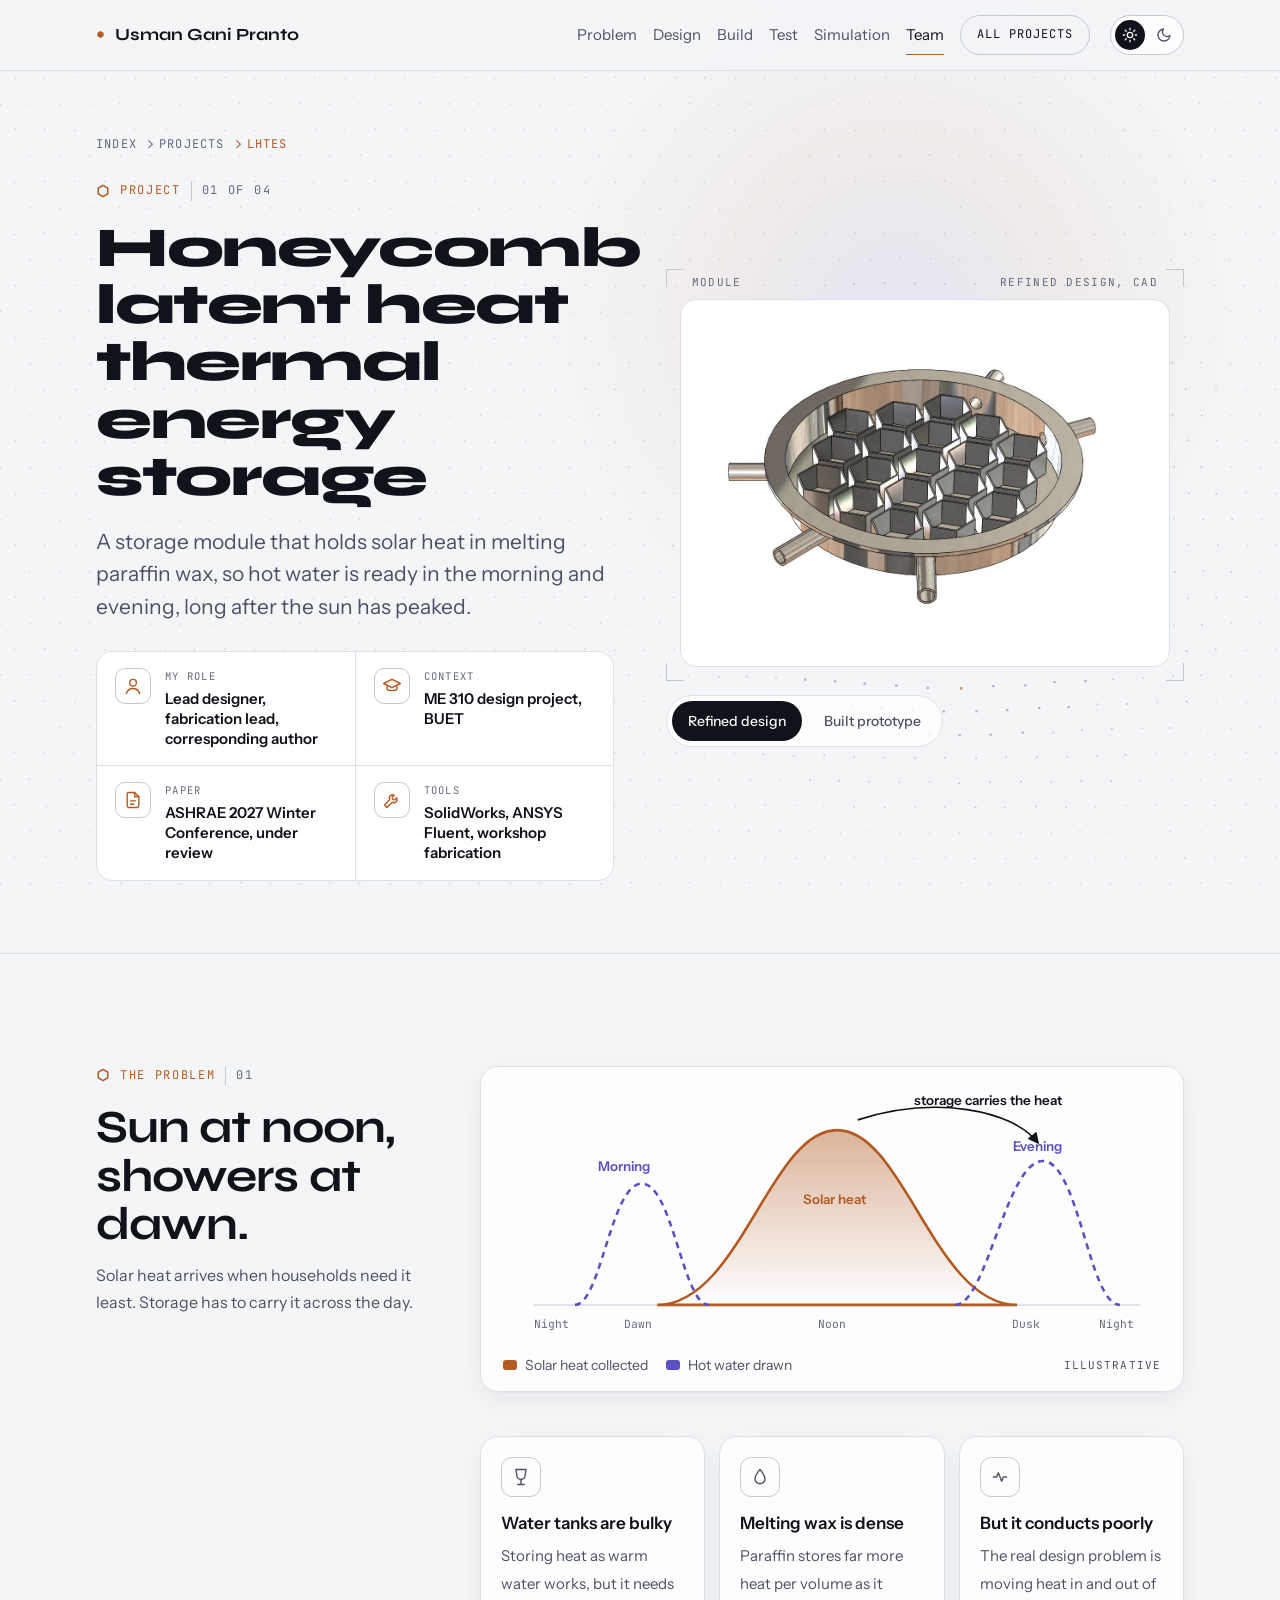
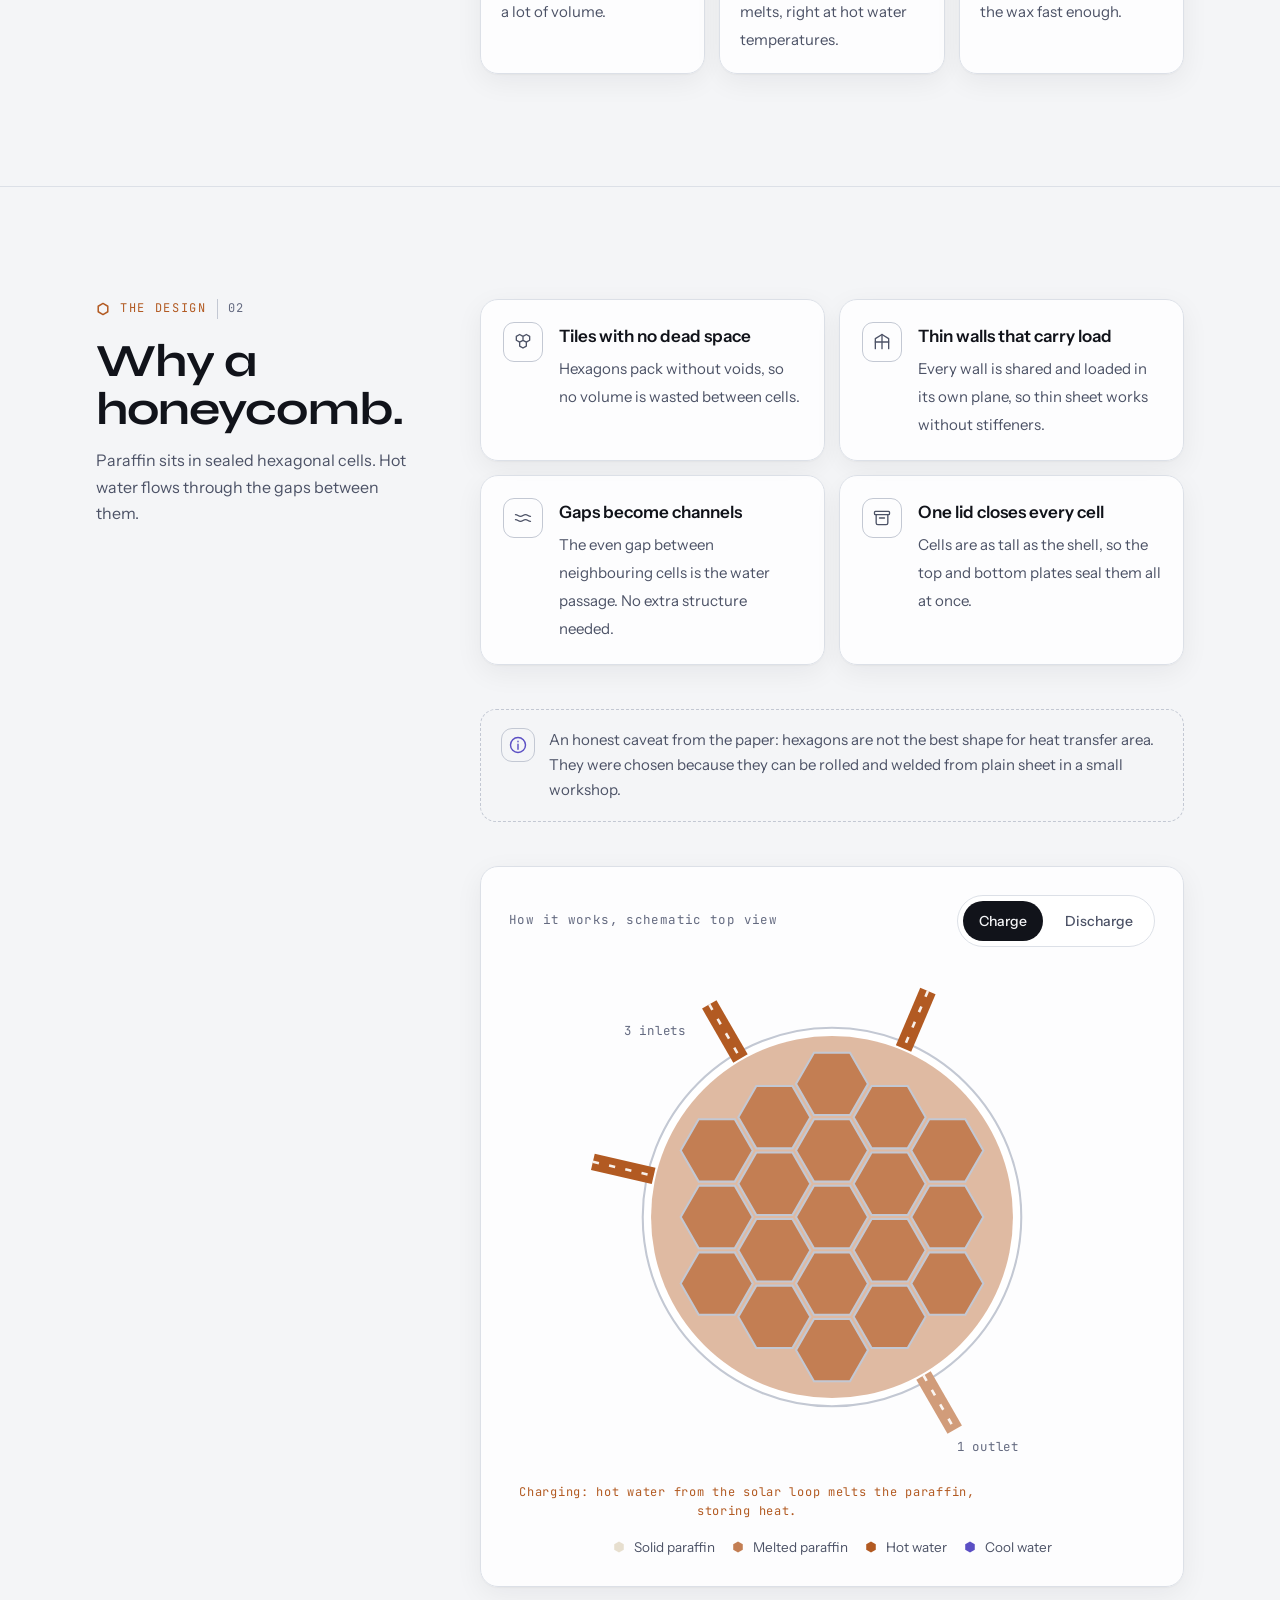
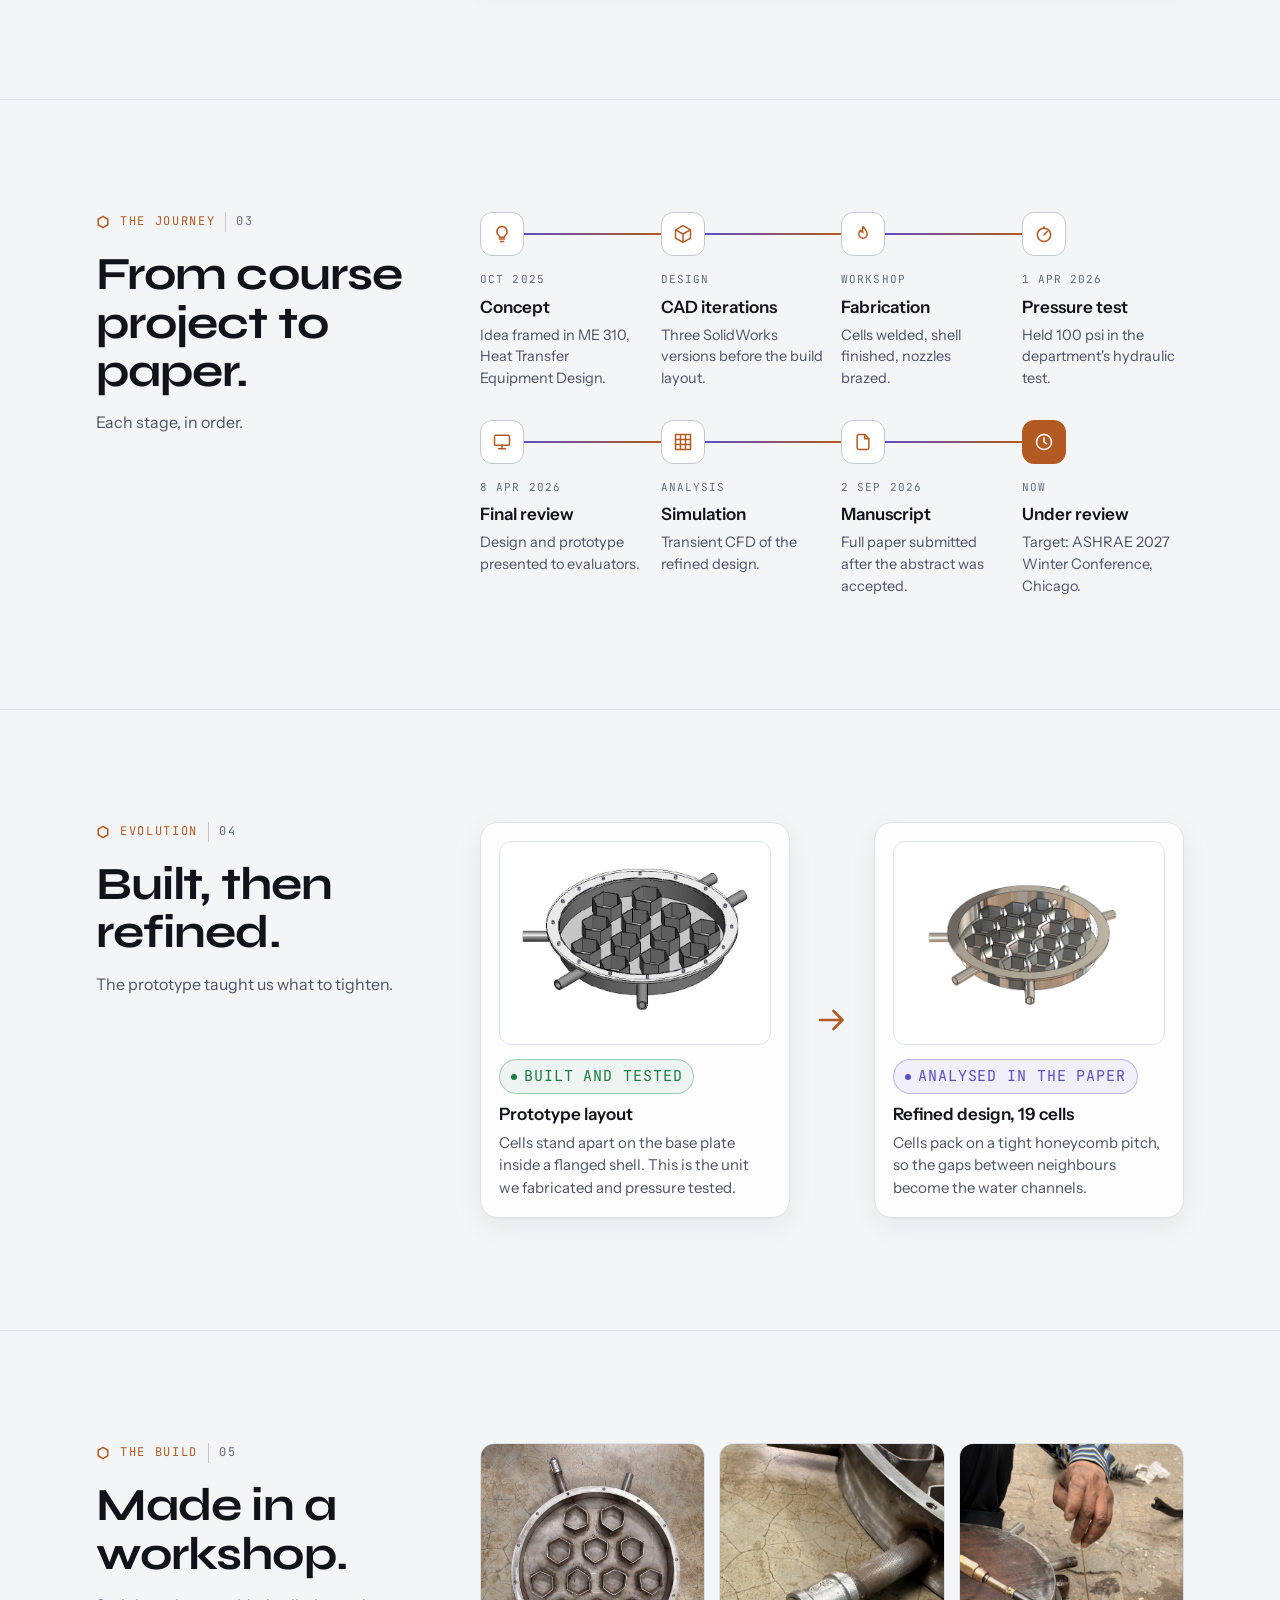
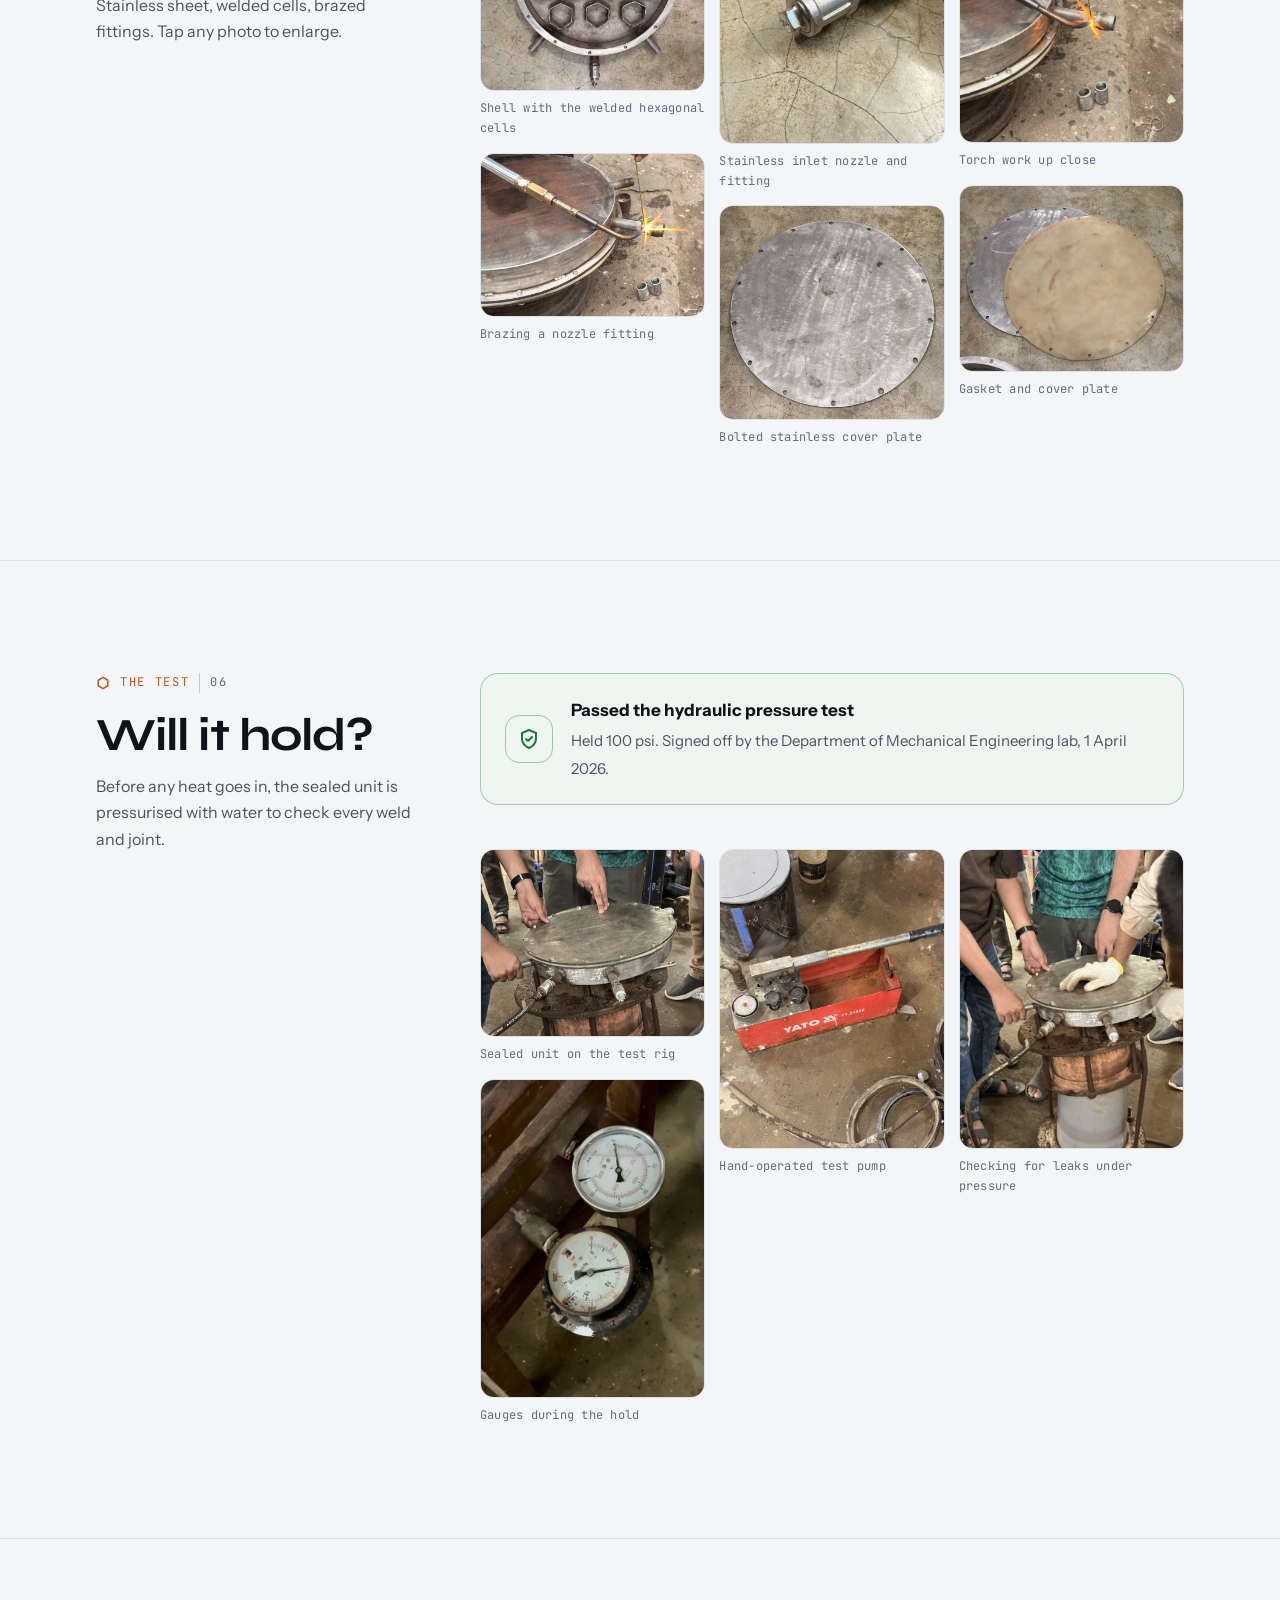
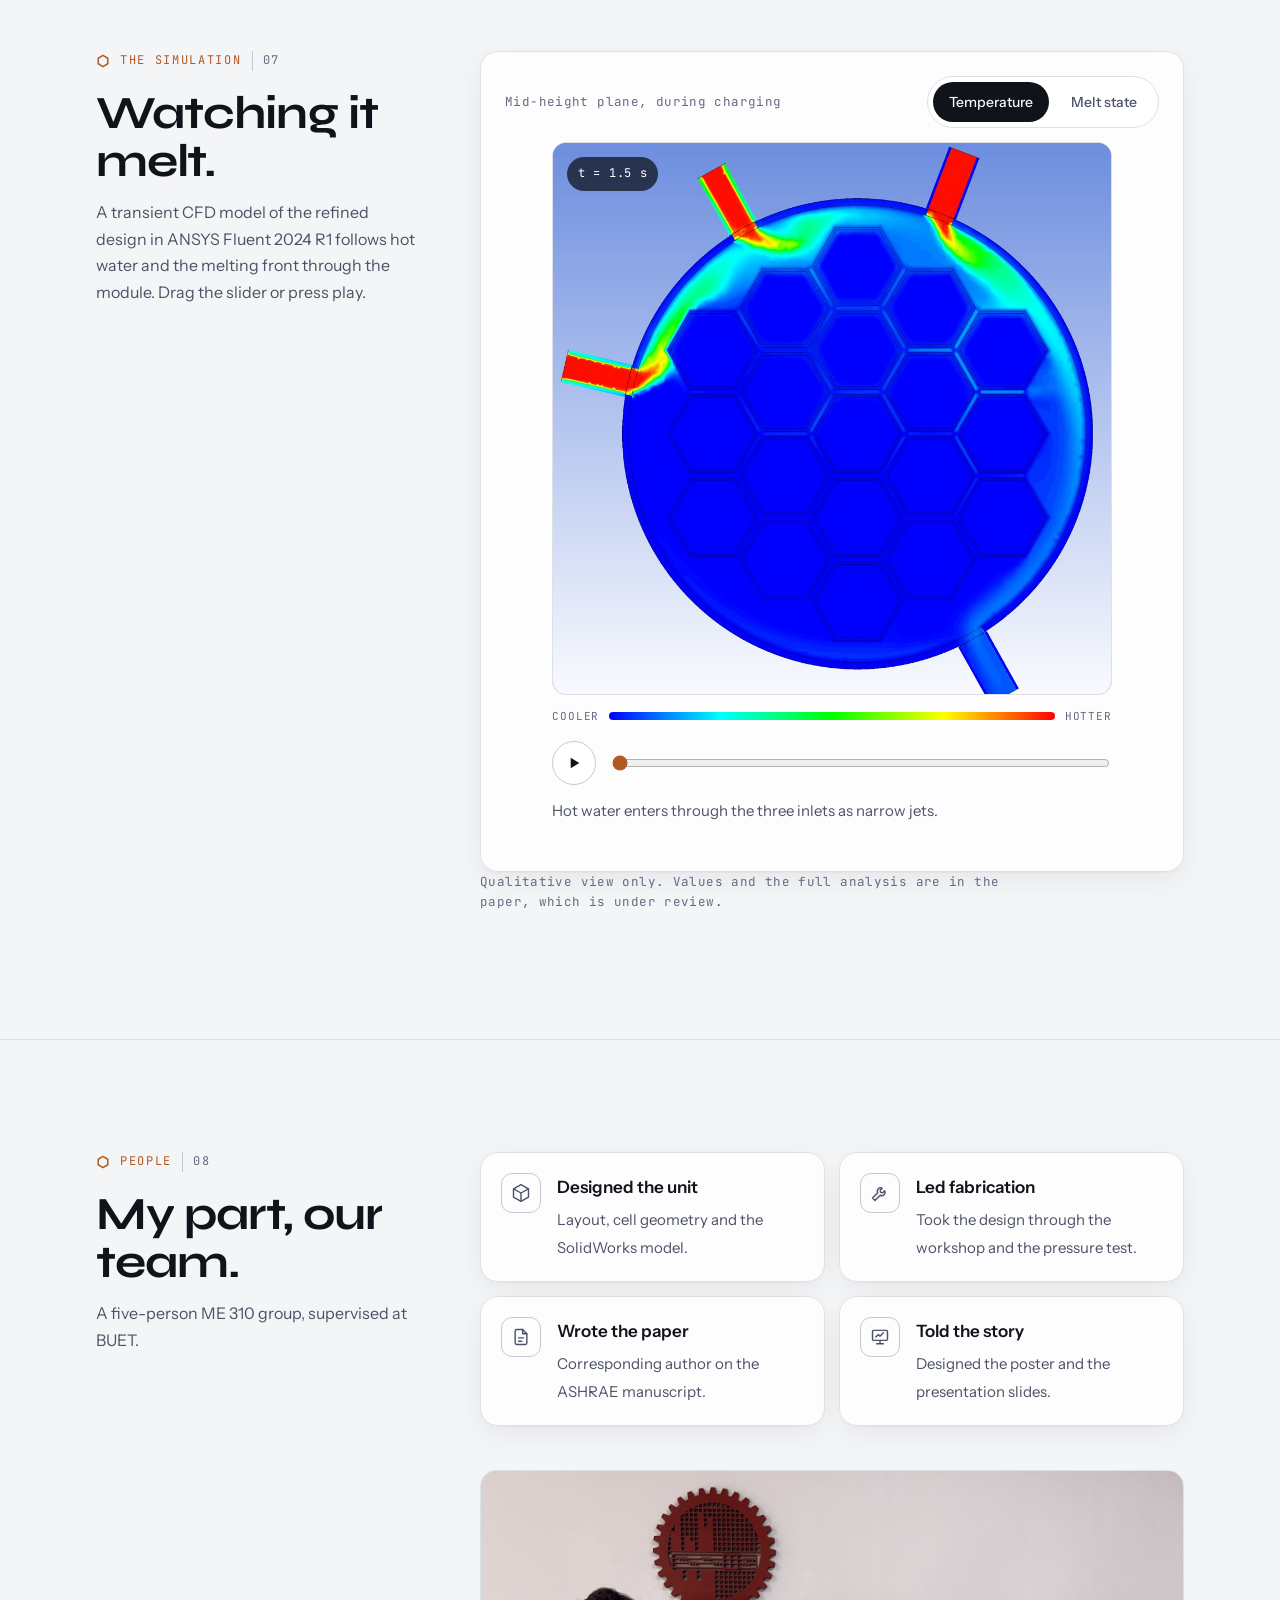
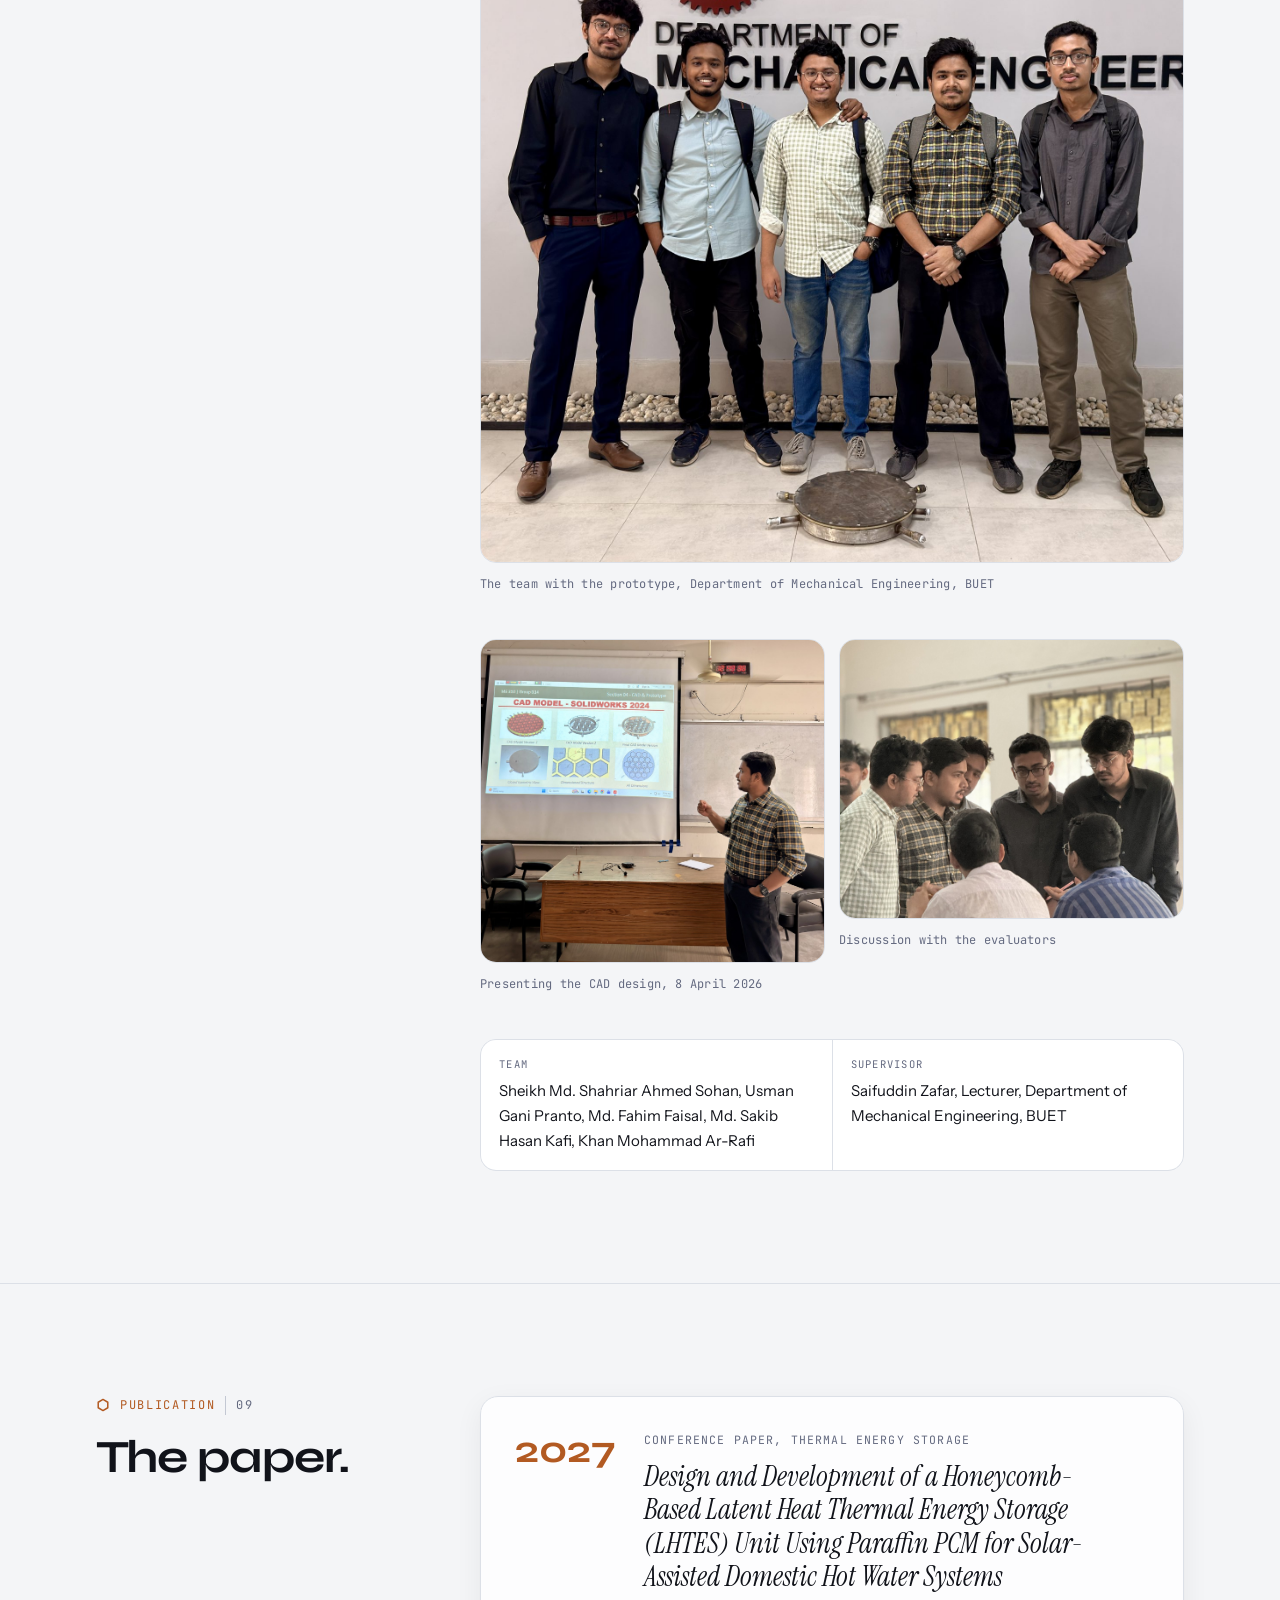
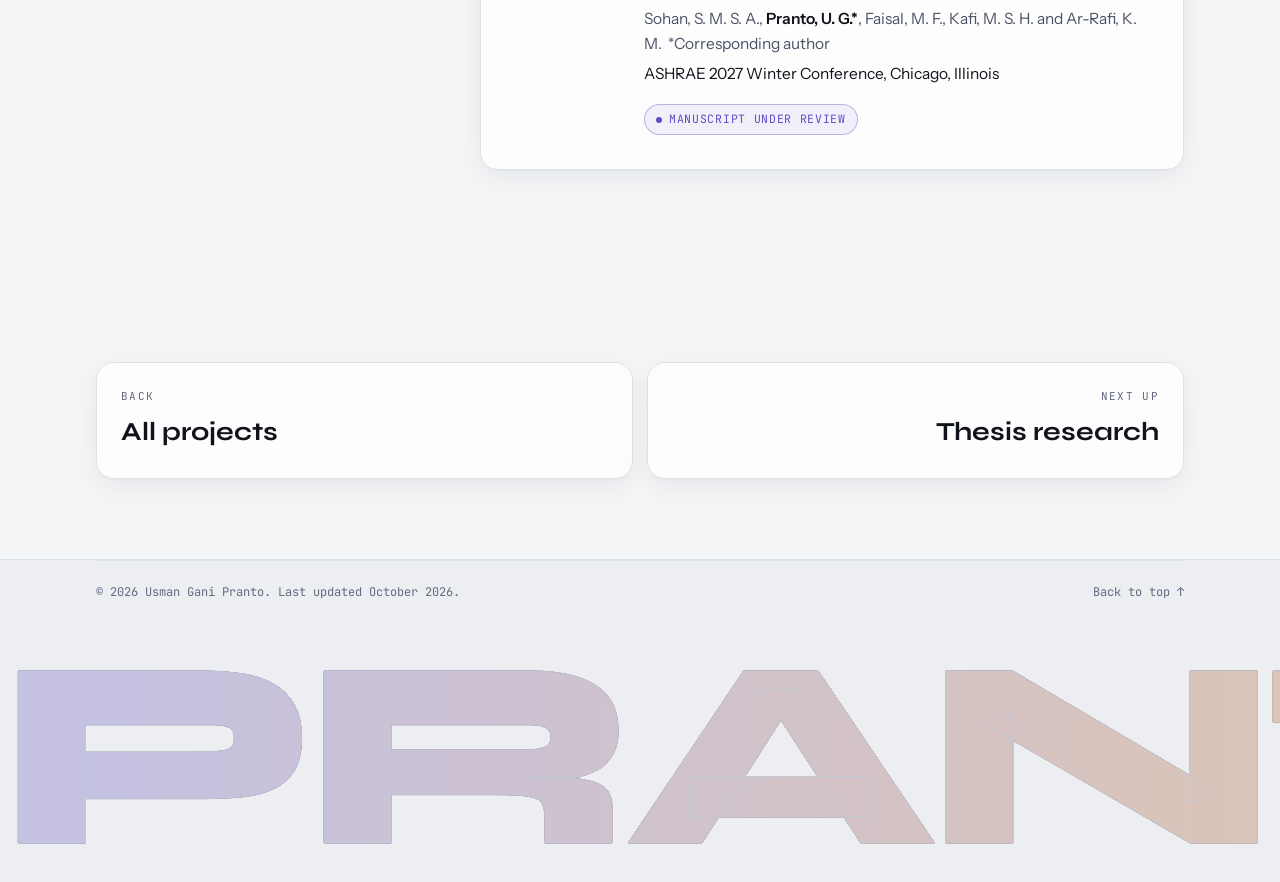
==== commit ff3dcde3: "thesis in" ====
--- a/projects/lhtes.html
+++ b/projects/lhtes.html
@@ -81,6 +81,15 @@
 .cfd-ticks{display:flex;justify-content:space-between;font-family:var(--mono);font-size:10.5px;color:var(--faint);padding:0 4px 0 62px}
 .cfd-cap{margin-top:12px;margin-bottom:0;min-height:3.2em;color:var(--muted);font-size:15px}
 
+
+@media (max-width: 720px){
+  .evo{grid-template-columns:minmax(0,1fr)}
+  .evo .arrowcol{transform:rotate(90deg);height:40px}
+  .daychart{overflow-x:auto}
+  .daychart svg{min-width:540px}
+  .schem-top{flex-direction:column;align-items:flex-start}
+  .cfd-head{flex-direction:column;align-items:flex-start}
+}
 </style>
 </head>
 <body>
@@ -390,7 +399,7 @@
 <div class="wrap">
   <nav class="pager" aria-label="More work">
     <a class="card" href="../index.html#projects"><small>Back</small><b>All projects</b></a>
-    <a class="card" href="../index.html#research"><small>Next up</small><b>Thesis research</b></a>
+    <a class="card" href="../research/thesis.html"><small>Next up</small><b>Thesis research</b></a>
   </nav>
 </div>
 
--- a/assets/site.css
+++ b/assets/site.css
@@ -61,7 +61,8 @@
 }
 
 *,*::before,*::after{box-sizing:border-box}
-html{scroll-padding-top:92px;-webkit-text-size-adjust:100%}
+html{scroll-padding-top:92px;-webkit-text-size-adjust:100%;overflow-x:clip}
+*{-webkit-tap-highlight-color:transparent}
 body{margin:0;background:var(--bg);color:var(--text);font-family:var(--body);font-size:17px;line-height:1.65;overflow-x:hidden;padding-bottom:env(safe-area-inset-bottom,0px)}
 html.theme-fade body,html.theme-fade body *{transition:background-color .5s var(--ease),color .5s var(--ease),border-color .5s var(--ease),fill .5s var(--ease),stroke .5s var(--ease)!important}
 ::view-transition-old(root),::view-transition-new(root){animation:none;mix-blend-mode:normal}
@@ -96,8 +97,8 @@
 .brand .dot{width:9px;height:9px;background:var(--copper);-webkit-mask:var(--hexfill) center/contain no-repeat;mask:var(--hexfill) center/contain no-repeat}
 .brand b{font-family:var(--display);font-weight:700;font-size:17px}
 .brand small{font-family:var(--mono);font-size:12px;color:var(--faint);letter-spacing:.06em}
-.nav{display:flex;align-items:center;gap:22px;overflow-x:auto;scrollbar-width:none;margin-left:auto;min-width:0;padding-right:2px}
-@media (max-width:1420px) and (min-width:641px){.nav{gap:16px}.nav a{font-size:14.5px}.brand small{display:none}}
+.nav{display:flex;align-items:center;gap:22px;margin-left:auto;min-width:0}
+@media (max-width:1420px){.nav{gap:16px}.nav a{font-size:14.5px}.brand small{display:none}}
 .nav::-webkit-scrollbar{display:none}
 .nav a{position:relative;font-size:15px;color:var(--muted);text-decoration:none;white-space:nowrap;padding:12px 0}
 .nav a::after{content:"";position:absolute;left:0;right:0;bottom:4px;height:1.5px;background:var(--copper);transform:scaleX(0);transform-origin:left;transition:transform .35s var(--ease)}
@@ -124,7 +125,8 @@
 .pulse{position:relative;width:8px;height:8px;border-radius:50%;background:var(--ok)}
 .pulse::after{content:"";position:absolute;inset:0;border-radius:50%;background:var(--ok);animation:pulse 2.2s ease-out infinite}
 @keyframes pulse{from{transform:scale(1);opacity:.7}to{transform:scale(3);opacity:0}}
-.chip{display:inline-flex;align-items:center;gap:7px;font-family:var(--mono);font-size:11.5px;letter-spacing:.06em;text-transform:uppercase;padding:5px 11px;border-radius:999px;border:1px solid var(--line-2);color:var(--muted);white-space:nowrap;background:transparent}
+.chip{display:inline-flex;align-items:center;gap:7px;font-family:var(--mono);font-size:11.5px;letter-spacing:.06em;text-transform:uppercase;padding:5px 11px;border-radius:999px;border:1px solid var(--line-2);color:var(--muted);white-space:nowrap;background:transparent;max-width:100%}
+@media (max-width:640px){.chip{white-space:normal;line-height:1.35;border-radius:12px}}
 .chip.dot::before{content:"";width:6px;height:6px;border-radius:50%;background:currentColor}
 .chip.done{color:var(--ok);border-color:color-mix(in srgb,var(--ok) 35%,transparent);background:color-mix(in srgb,var(--ok) 7%,transparent)}
 .chip.live{color:var(--copper);border-color:color-mix(in srgb,var(--copper) 38%,transparent);background:color-mix(in srgb,var(--copper) 7%,transparent)}
@@ -223,3 +225,32 @@
   .w > span{transform:none}
   .glow{display:none}
 }
+
+/* Mobile menu (built by site.js) */
+.menu-btn{display:none;flex:none;align-items:center;gap:8px;height:40px;padding:0 14px;border-radius:999px;border:1px solid var(--line-2);background:var(--panel);color:var(--text);font:500 13px var(--mono);letter-spacing:.08em;text-transform:uppercase;cursor:pointer}
+.menu-btn i{position:relative;width:16px;height:10px}
+.menu-btn i::before,.menu-btn i::after{content:"";position:absolute;left:0;right:0;height:1.5px;background:currentColor;transition:transform .35s var(--ease),top .35s var(--ease)}
+.menu-btn i::before{top:1px}.menu-btn i::after{top:8px}
+.menu-btn[aria-expanded="true"] i::before{top:4.5px;transform:rotate(45deg)}
+.menu-btn[aria-expanded="true"] i::after{top:4.5px;transform:rotate(-45deg)}
+.menu-sheet{position:fixed;inset:0;z-index:90;background:color-mix(in srgb,var(--bg) 94%,transparent);backdrop-filter:blur(16px);-webkit-backdrop-filter:blur(16px);padding:calc(84px + env(safe-area-inset-top,0px)) var(--gutter) calc(32px + env(safe-area-inset-bottom,0px));display:flex;flex-direction:column;overflow-y:auto;opacity:0;visibility:hidden;transition:opacity .35s var(--ease),visibility .35s}
+.menu-sheet.open{opacity:1;visibility:visible}
+.menu-sheet nav{display:flex;flex-direction:column;border-top:1px solid var(--line)}
+.menu-sheet a{display:flex;align-items:baseline;gap:14px;padding:16px 2px;border-bottom:1px solid var(--line);font-family:var(--display);font-weight:700;font-size:28px;letter-spacing:-.01em;color:var(--text);text-decoration:none;transform:translateY(14px);opacity:0;transition:transform .5s var(--ease),opacity .5s var(--ease),color .2s}
+.menu-sheet a small{font-family:var(--mono);font-weight:400;font-size:12px;color:var(--faint);letter-spacing:.08em;min-width:24px}
+.menu-sheet.open a{transform:none;opacity:1}
+.menu-sheet a:active,.menu-sheet a.active{color:var(--copper)}
+.menu-sheet .sheet-foot{margin-top:auto;padding-top:28px;font-family:var(--mono);font-size:12px;color:var(--faint);display:flex;flex-wrap:wrap;gap:18px}
+.menu-sheet .sheet-foot a{all:unset;cursor:pointer;color:var(--muted);text-decoration:underline;text-decoration-color:var(--copper);text-underline-offset:3px}
+body.menu-open{overflow:hidden}
+@media (max-width:1100px){
+  .js .nav{display:none}
+  .js .menu-btn{display:inline-flex}
+  .js .top .wrap{flex-wrap:nowrap;height:64px;padding-top:0;padding-bottom:0;gap:10px}
+  .js .theme-toggle{margin-left:auto}
+  html{scroll-padding-top:80px}
+}
+@media (hover:none){
+  .glow{display:none}
+  .card:hover{background:var(--panel);border-color:var(--line)}
+}
--- a/assets/case.css
+++ b/assets/case.css
@@ -93,6 +93,14 @@
 .lb-prev{left:18px}.lb-next{right:18px}
 .lb-close{top:28px;right:18px;margin-top:0}
 
+/* Key points */
+.keypoints{display:grid;grid-template-columns:repeat(3,minmax(0,1fr));gap:14px}
+.kp{padding:20px}
+.kp .ico{margin-bottom:12px}
+.kp b{display:block;font-weight:600;margin-bottom:4px}
+.kp span{color:var(--muted);font-size:15px;line-height:1.5}
+
+
 @media (max-width: 960px){
   .case-hero{grid-template-columns:minmax(0,1fr)}
   .steps{grid-template-columns:minmax(0,1fr);gap:0}
@@ -113,9 +121,6 @@
   .lb-btn.lb-prev,.lb-btn.lb-next{top:auto;bottom:18px;margin-top:0}
 }
 
-/* Key points */
-.keypoints{display:grid;grid-template-columns:repeat(3,minmax(0,1fr));gap:14px}
-.kp{padding:20px}
-.kp .ico{margin-bottom:12px}
-.kp b{display:block;font-weight:600;margin-bottom:4px}
-.kp span{color:var(--muted);font-size:15px;line-height:1.5}
+@media (hover:none){
+  .gal button:hover img{transform:none}
+}
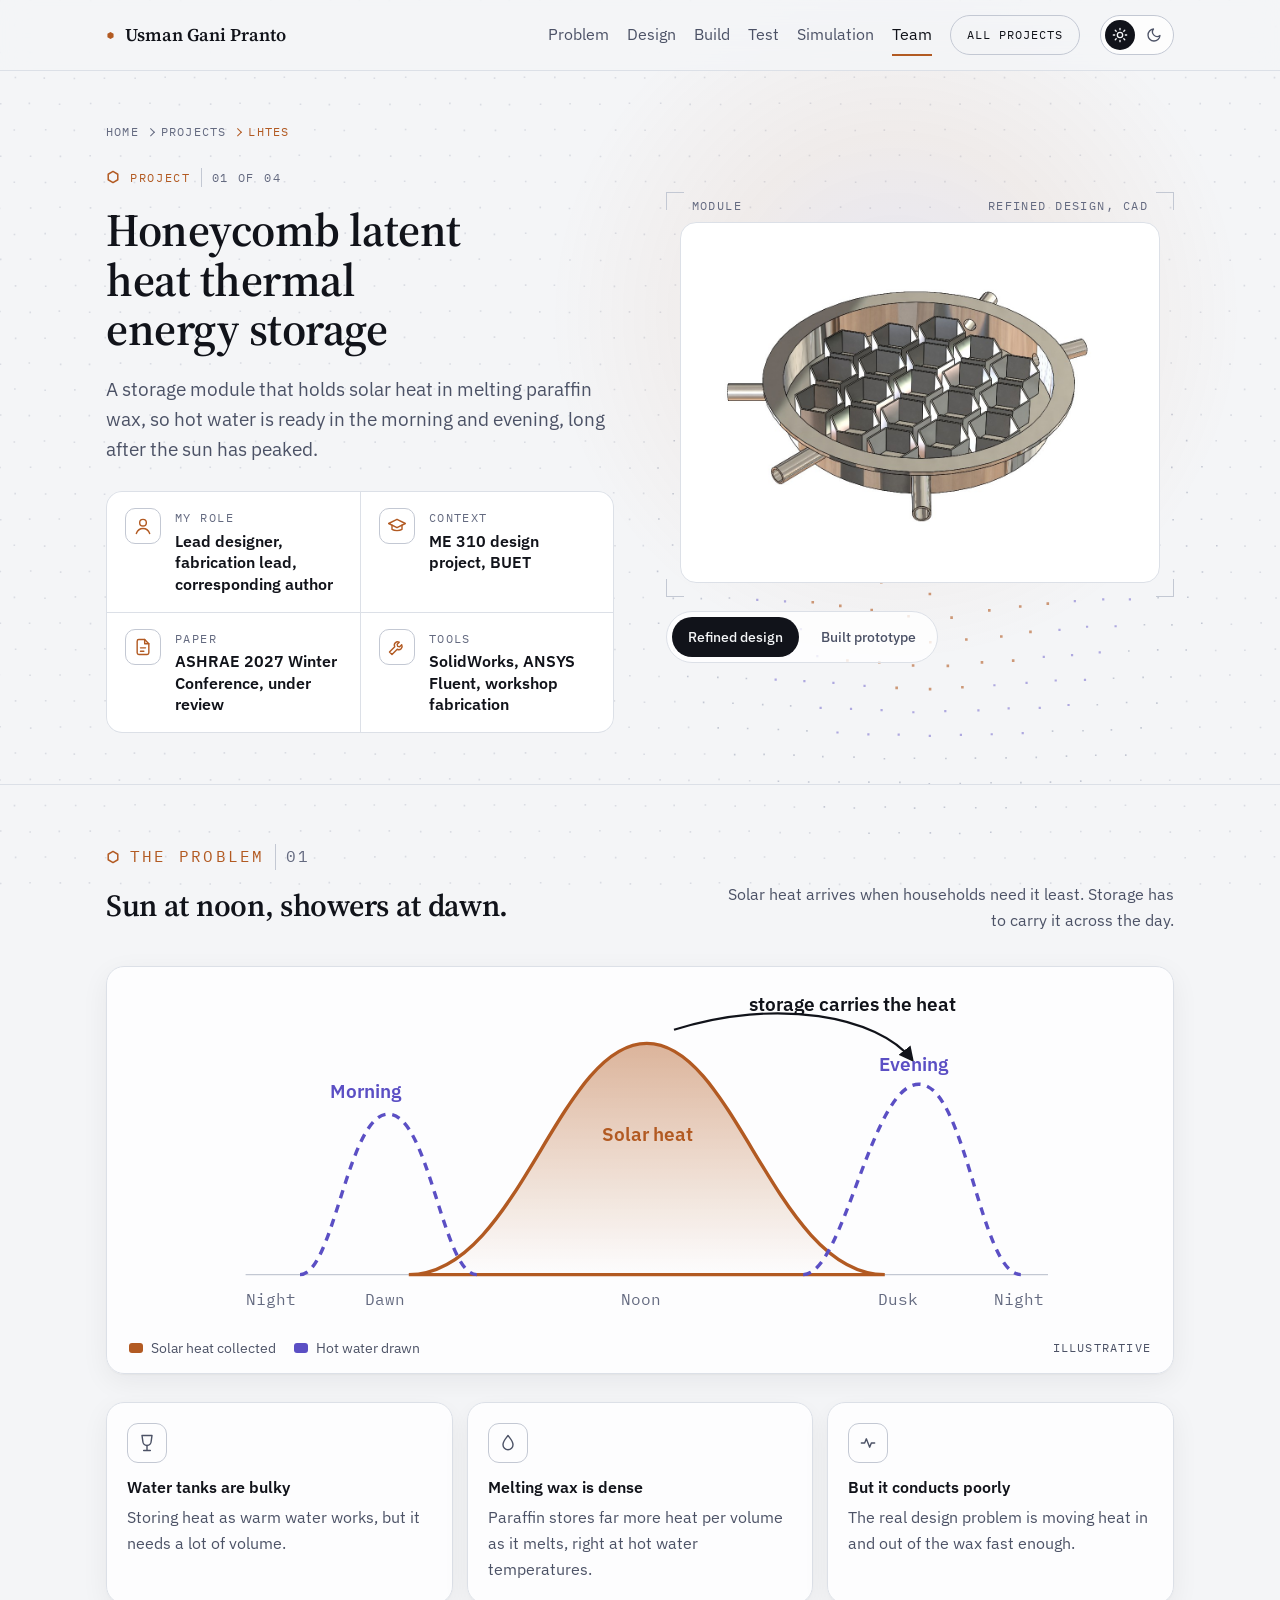
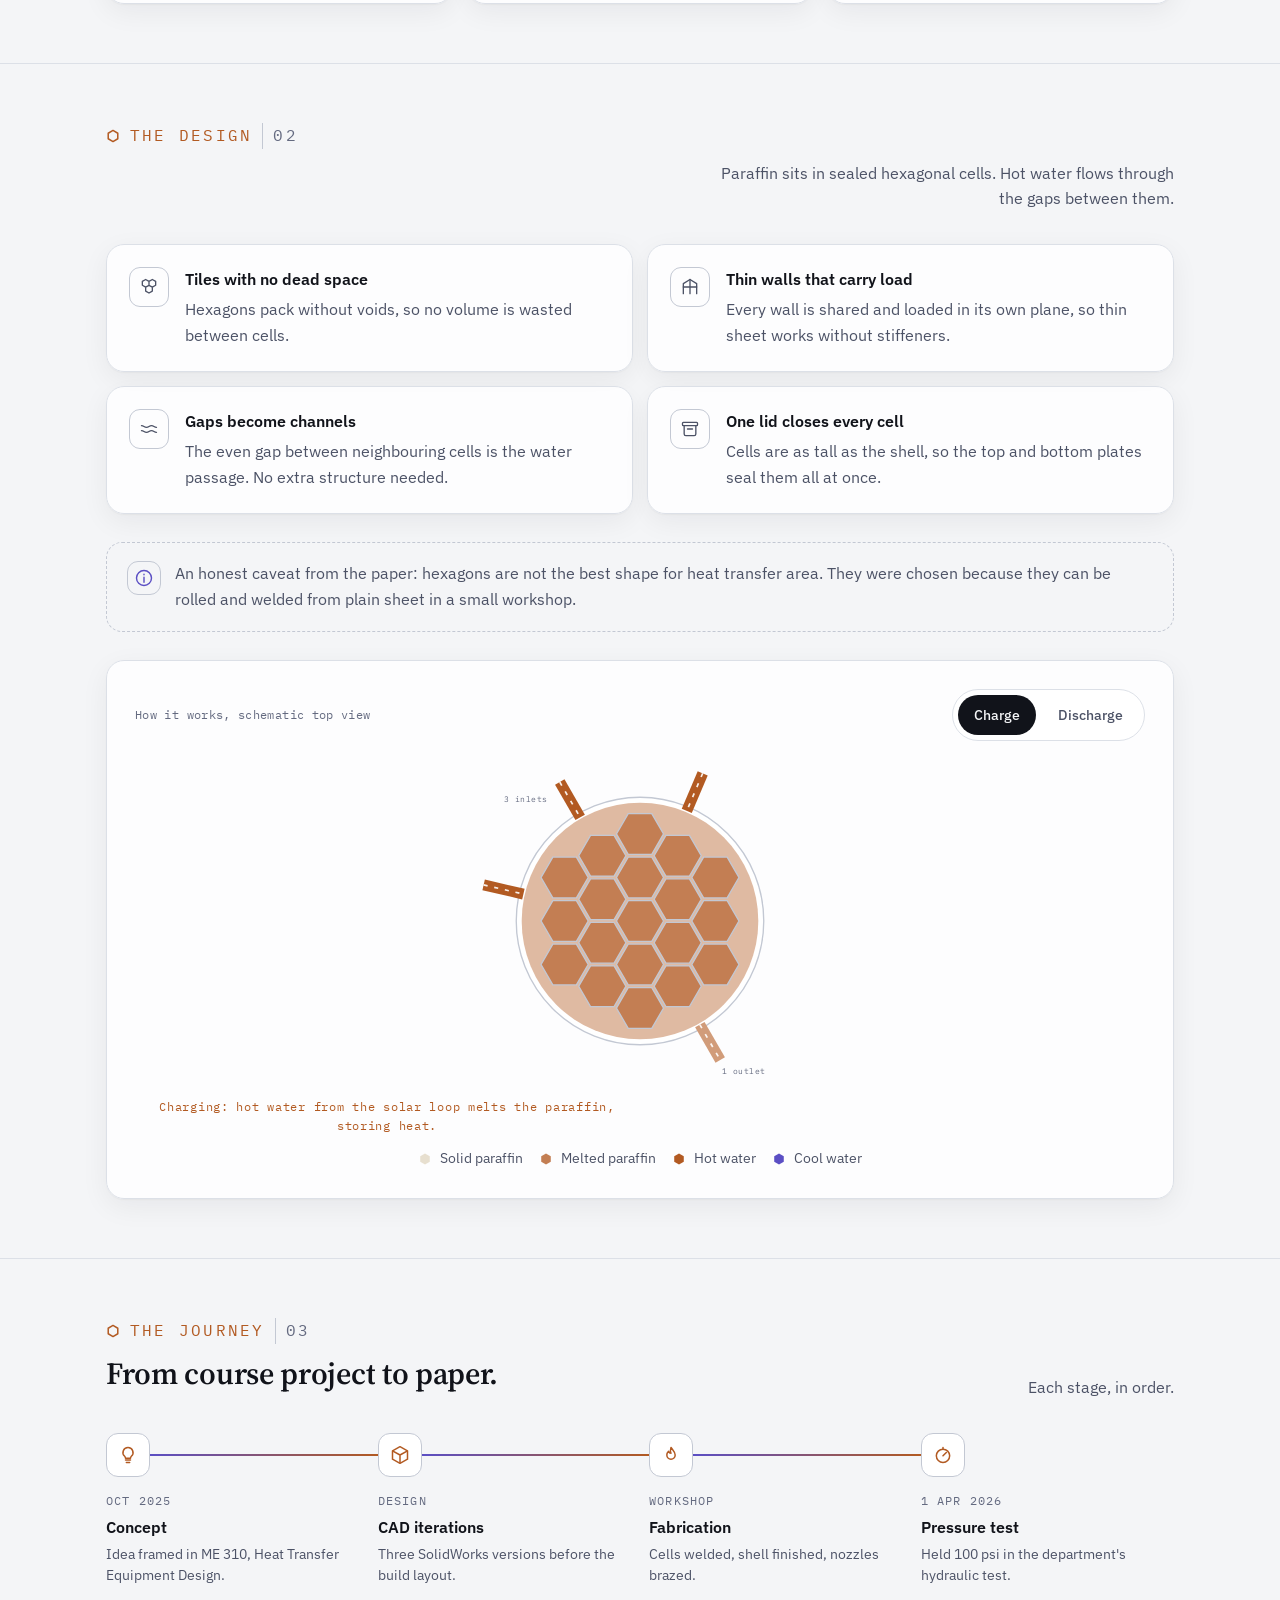
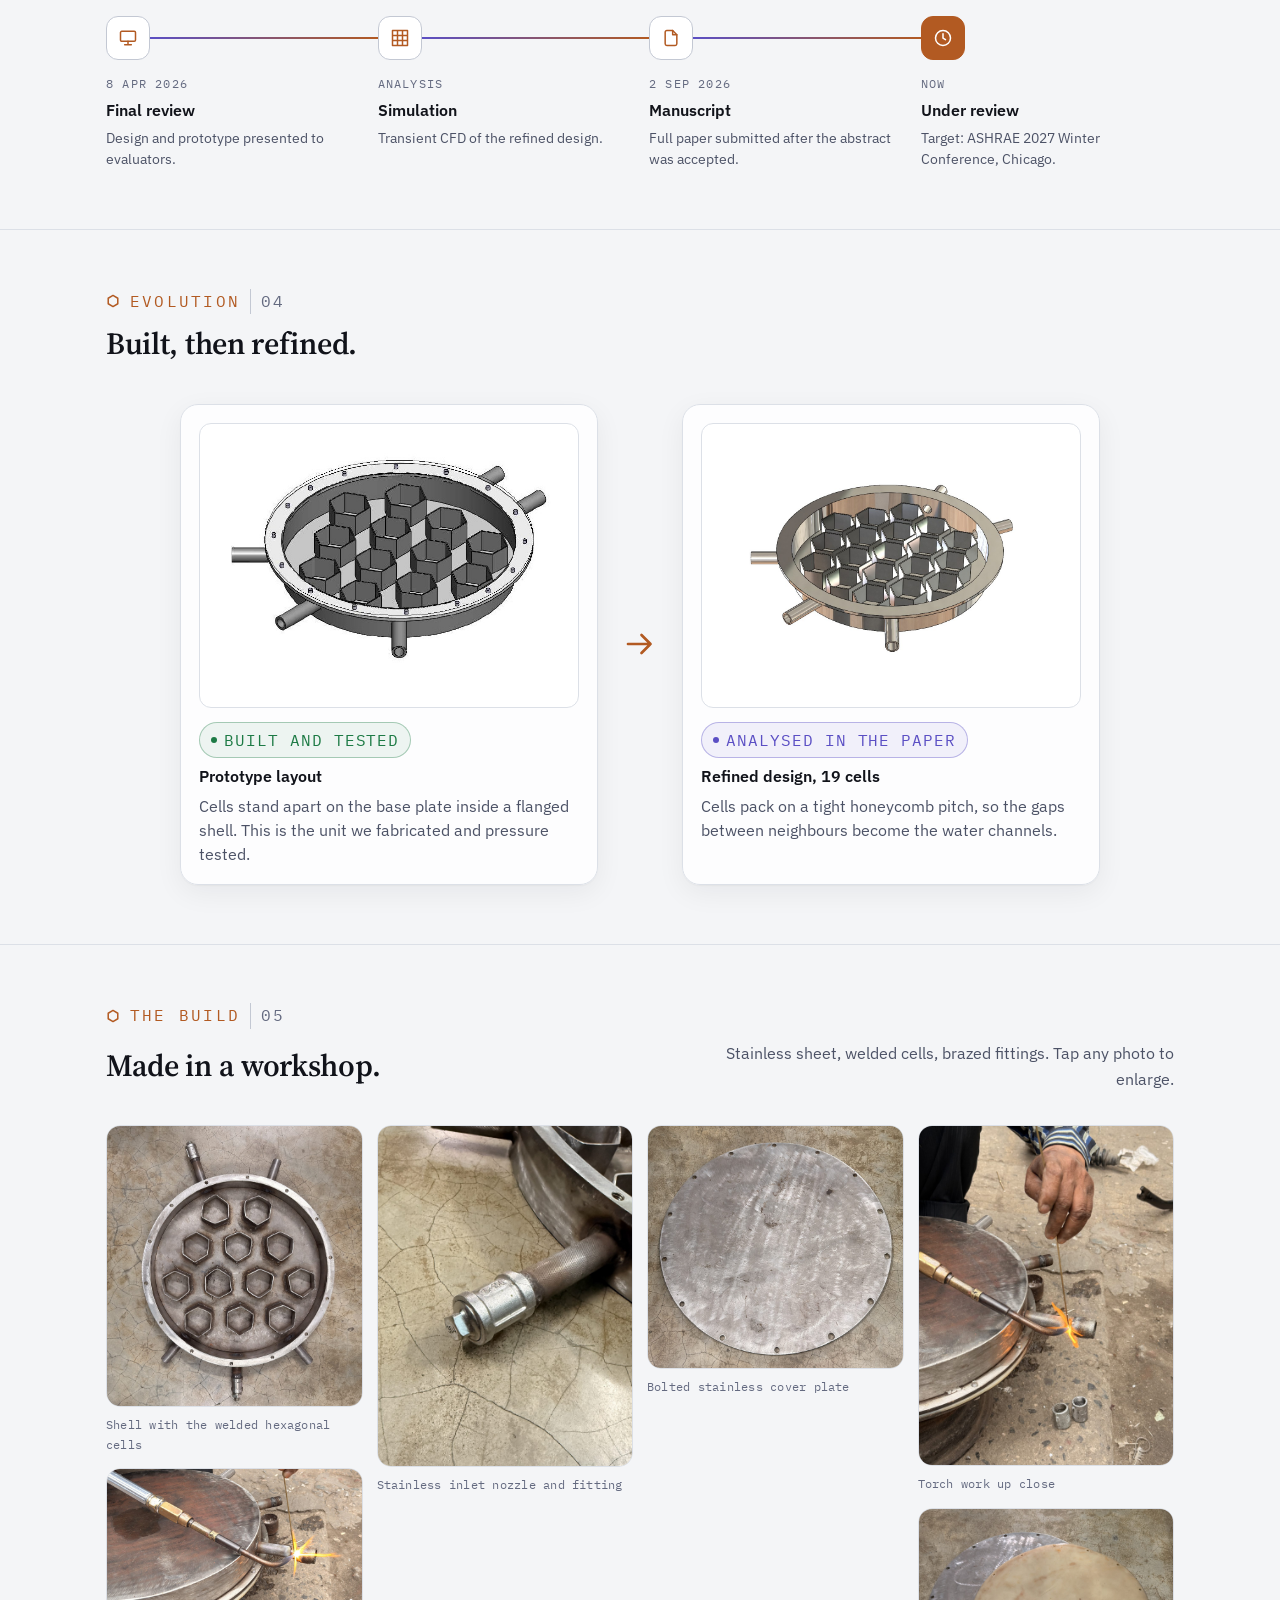
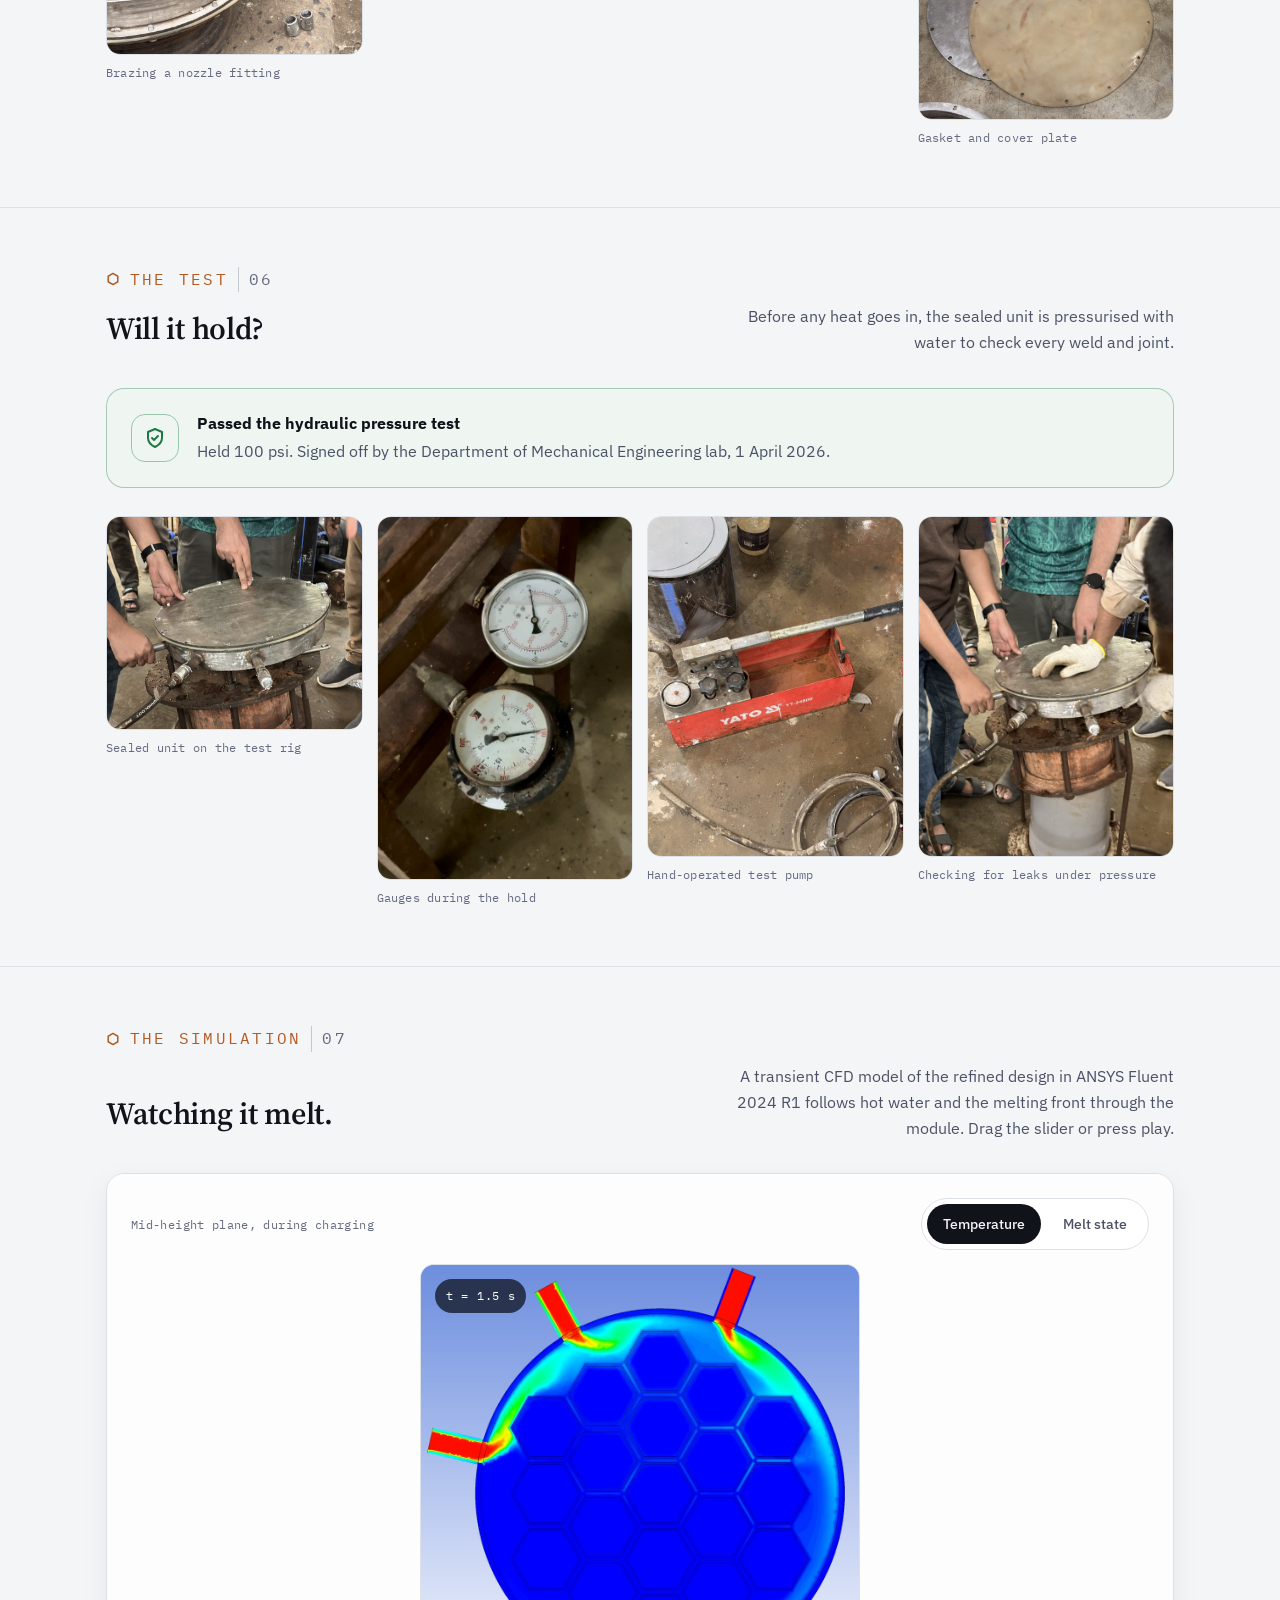
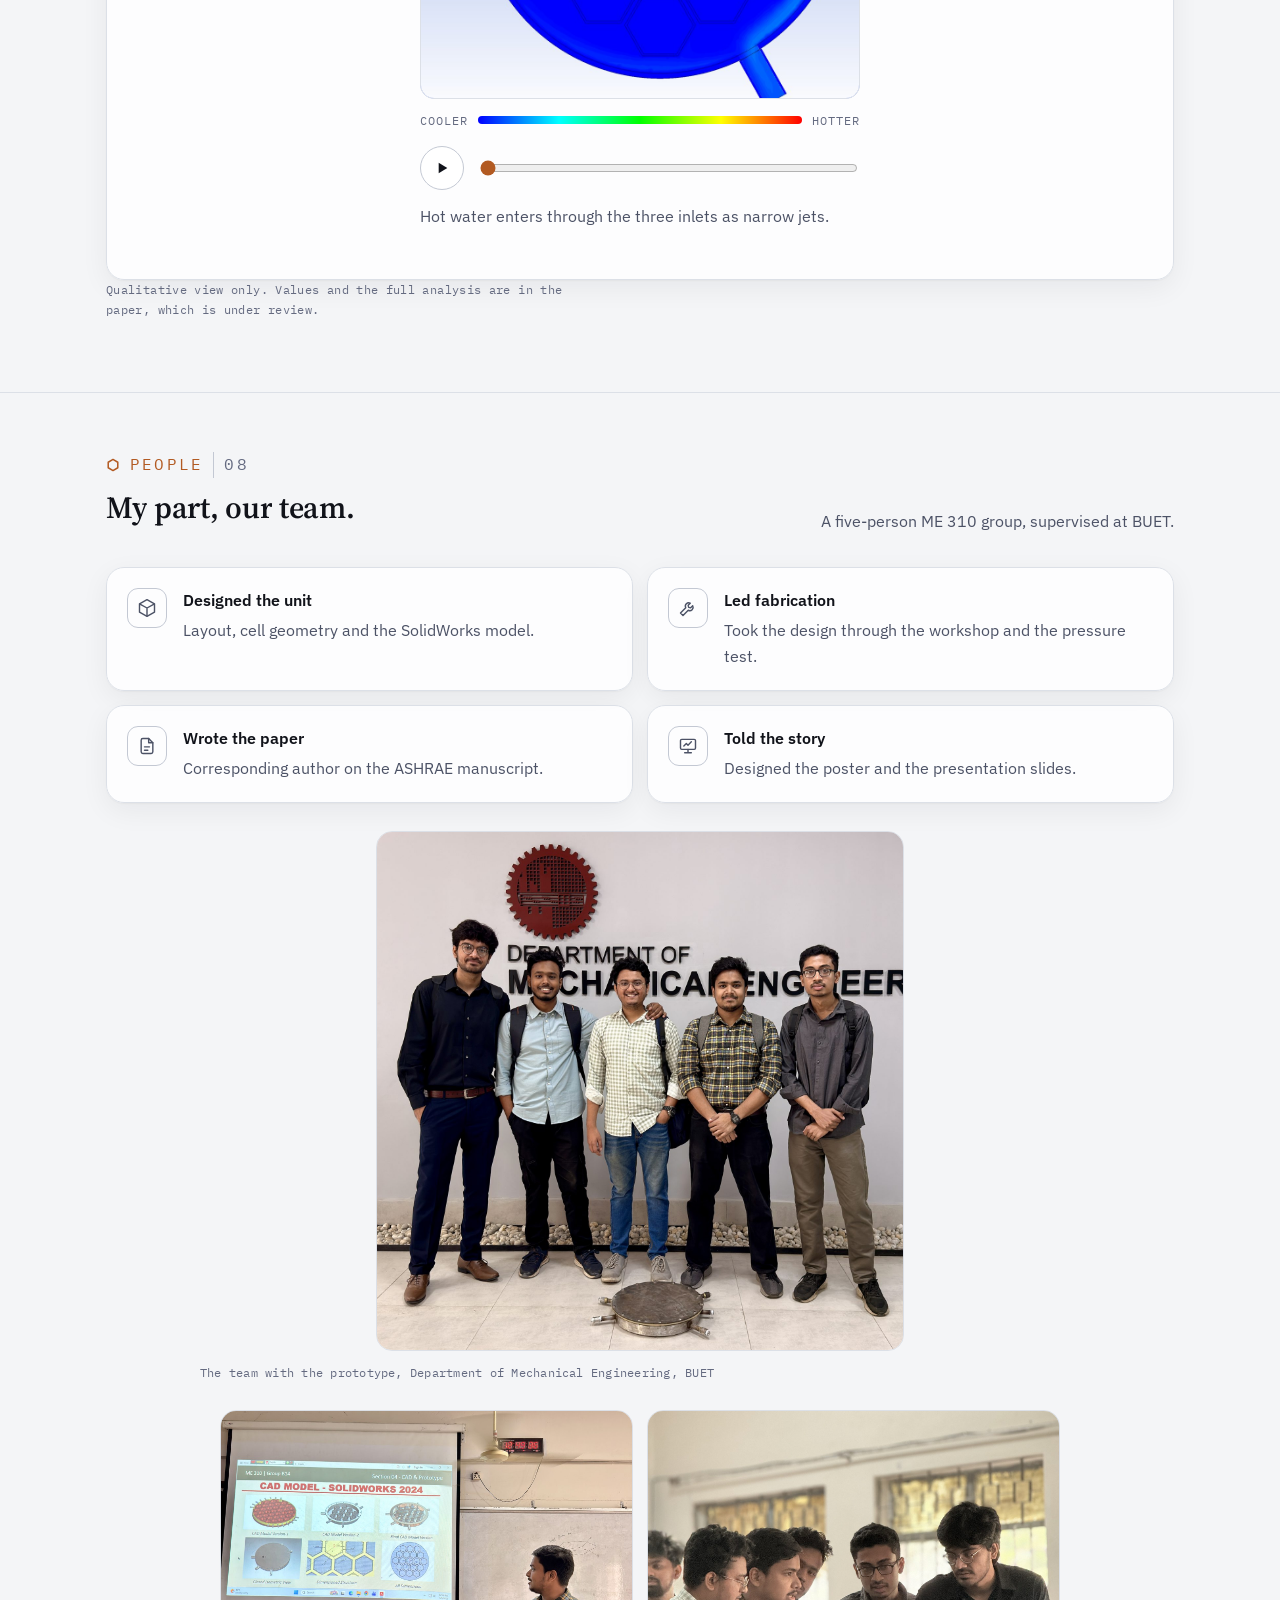
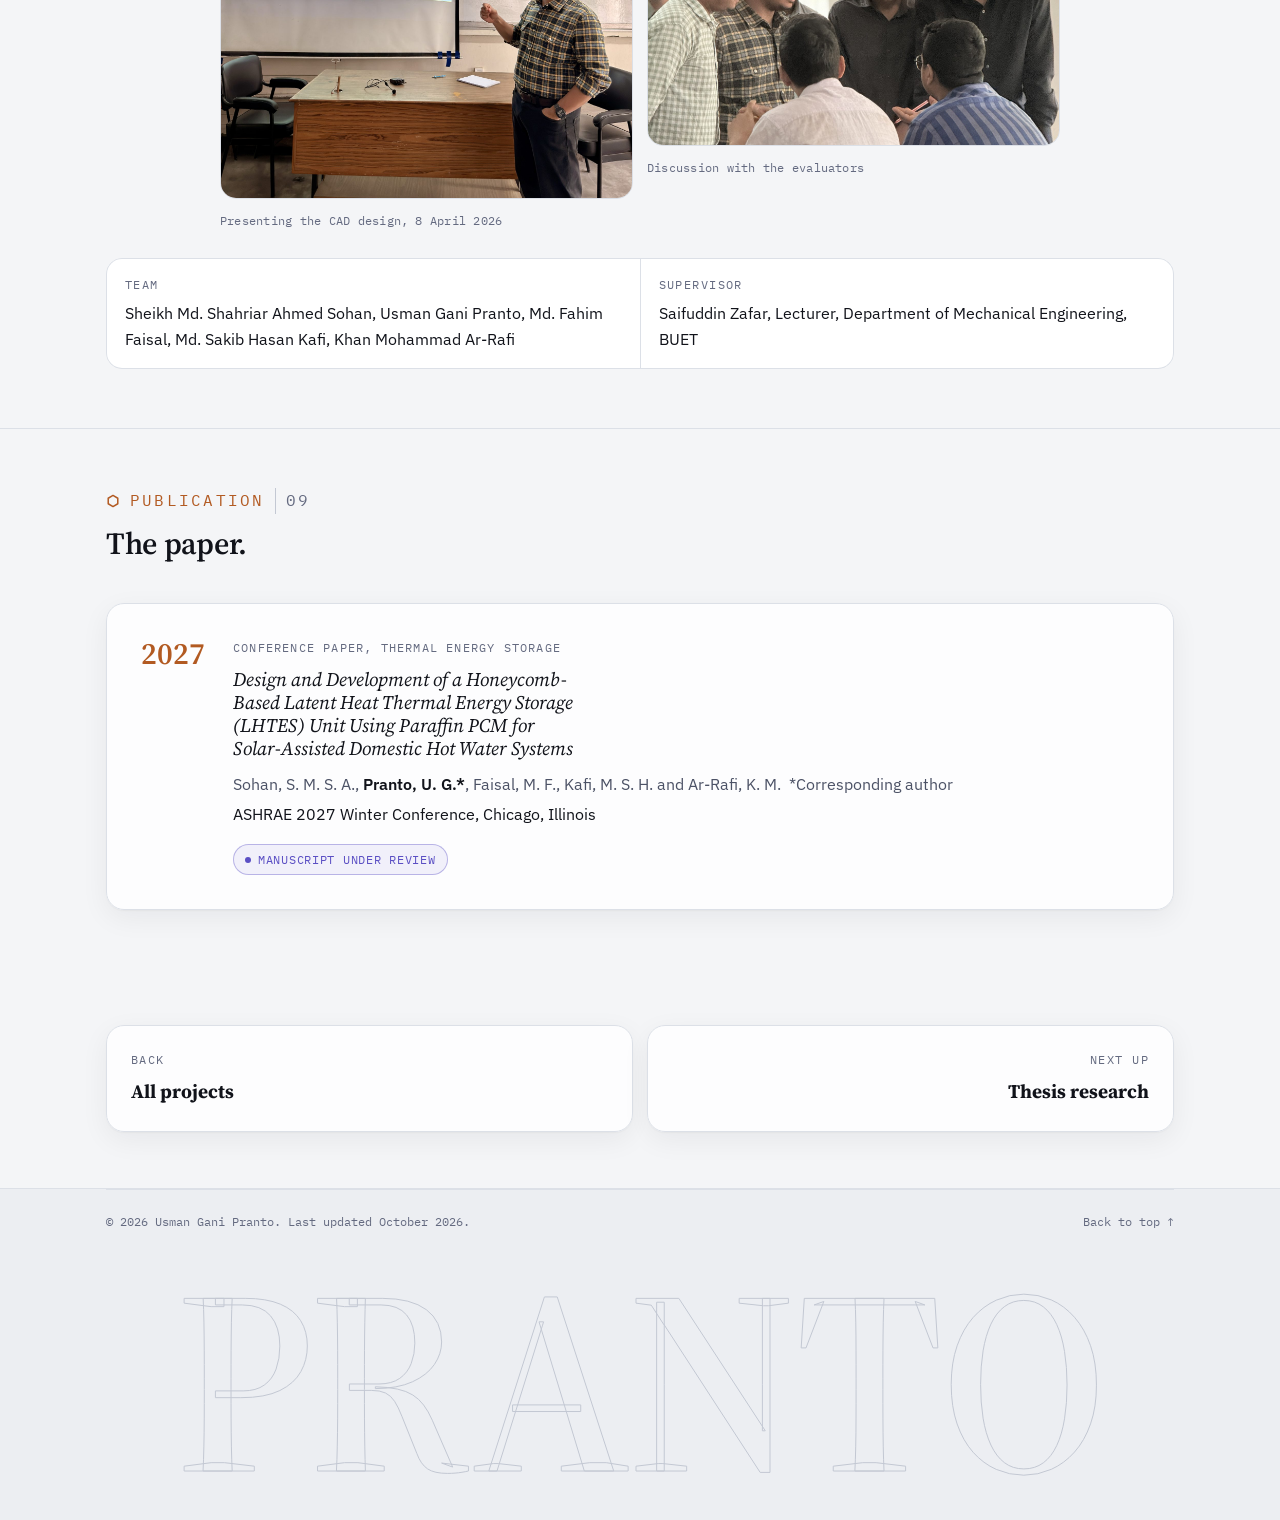
==== commit 87e4f800: "v2" ====
--- a/projects/lhtes.html
+++ b/projects/lhtes.html
@@ -15,16 +15,16 @@
 <script>(function(){var t='light';try{t=localStorage.getItem('theme')==='dark'?'dark':'light';}catch(e){}var d=document.documentElement;d.setAttribute('data-theme',t);d.classList.add('js');})();</script>
 <link rel="preconnect" href="https://fonts.googleapis.com">
 <link rel="preconnect" href="https://fonts.gstatic.com" crossorigin>
-<link href="https://fonts.googleapis.com/css2?family=Syne:wght@600;700;800&family=Instrument+Sans:wght@400;500;600&family=Instrument+Serif:ital@1&family=JetBrains+Mono:wght@400;500&display=swap" rel="stylesheet">
+<link href="https://fonts.googleapis.com/css2?family=IBM+Plex+Mono:wght@400;500&family=IBM+Plex+Sans:ital,wght@0,400;0,500;0,600;1,400&family=Source+Serif+4:ital,opsz,wght@0,8..60,400..700;1,8..60,400..600&display=swap" rel="stylesheet">
 <link rel="stylesheet" href="../assets/site.css">
 <link rel="stylesheet" href="../assets/case.css">
 <style>
 /* Problem infographic */
 .daychart{padding:22px 22px 14px}
 .daychart svg{display:block;width:100%;height:auto}
-.daychart .tick{font-family:var(--mono);font-size:11px;fill:var(--faint)}
-.daychart .lab{font-family:var(--body);font-size:13px;font-weight:600}
-.keyrow{display:flex;flex-wrap:wrap;gap:18px;font-size:14px;color:var(--muted);margin-top:8px}
+.daychart .tick{font-family:var(--mono);font-size:var(--fs-xs);fill:var(--faint)}
+.daychart .lab{font-family:var(--body);font-size:var(--fs-sm);font-weight:600}
+.keyrow{display:flex;flex-wrap:wrap;gap:18px;font-size:var(--fs-sm);color:var(--muted);margin-top:8px}
 .keyrow span{display:inline-flex;align-items:center;gap:8px}
 .keyrow i{width:14px;height:10px;border-radius:3px;display:inline-block}
 
@@ -38,7 +38,7 @@
 .sch-cell{fill:var(--wax);stroke:var(--line-2);stroke-width:2;transition:fill 1.3s var(--ease)}
 .sch-noz{stroke:color-mix(in srgb,var(--tin) 35%,var(--panel-solid));stroke-width:16;stroke-linecap:butt;transition:stroke 1s var(--ease)}
 .sch-flow{stroke:var(--panel-solid);stroke-width:2.5;stroke-dasharray:6 10;fill:none;opacity:0;transition:opacity .6s}
-.sch-lab{font-family:var(--mono);font-size:12px;fill:var(--faint);letter-spacing:.06em}
+.sch-lab{font-family:var(--mono);font-size:var(--fs-xs);fill:var(--faint);letter-spacing:.06em}
 .charging .sch-water{fill:color-mix(in srgb,var(--copper) 42%,var(--panel-solid))}
 .charging .sch-noz.in{stroke:var(--copper)}
 .charging .sch-noz.out{stroke:color-mix(in srgb,var(--copper) 60%,var(--panel-solid))}
@@ -48,10 +48,10 @@
 .discharging .sch-noz.out{stroke:color-mix(in srgb,var(--copper) 55%,var(--silver))}
 .charging .sch-flow,.discharging .sch-flow{opacity:.9;animation:flow 1s linear infinite}
 @keyframes flow{to{stroke-dashoffset:-16}}
-.schem-legend{display:flex;flex-wrap:wrap;gap:16px;justify-content:center;font-size:13.5px;color:var(--muted);margin-top:12px}
+.schem-legend{display:flex;flex-wrap:wrap;gap:16px;justify-content:center;font-size:var(--fs-sm);color:var(--muted);margin-top:12px}
 .schem-legend span{display:inline-flex;align-items:center;gap:8px}
 .schem-legend i{width:14px;height:14px;display:inline-block;-webkit-mask:var(--hexfill) center/contain no-repeat;mask:var(--hexfill) center/contain no-repeat}
-.schem-status{font-family:var(--mono);font-size:12px;letter-spacing:.06em;color:var(--copper);text-align:center;min-height:1.6em;margin-top:6px}
+.schem-status{font-family:var(--mono);font-size:var(--fs-xs);letter-spacing:.06em;color:var(--copper);text-align:center;min-height:1.6em;margin-top:6px}
 
 /* Evolution */
 .evo{display:grid;grid-template-columns:minmax(0,1fr) 56px minmax(0,1fr);gap:14px;align-items:stretch}
@@ -59,7 +59,7 @@
 .evo .pic{background:#fff;border-radius:12px;border:1px solid var(--line);aspect-ratio:4/3;display:flex;align-items:center;justify-content:center;overflow:hidden;margin-bottom:14px}
 .evo .pic img{width:92%;height:auto;border:0;border-radius:0}
 .evo b{display:block;font-weight:600;margin:6px 0 4px}
-.evo span{color:var(--muted);font-size:15px;line-height:1.5}
+.evo span{color:var(--muted);font-size:var(--fs-base);line-height:1.5}
 .evo .arrowcol{display:flex;align-items:center;justify-content:center;color:var(--copper)}
 .evo .arrowcol svg{width:36px;height:36px}
 
@@ -69,8 +69,8 @@
 .cfd-head{display:flex;flex-wrap:wrap;align-items:center;justify-content:space-between;gap:12px;margin-bottom:14px}
 .cfd-stage{position:relative;border-radius:14px;overflow:hidden;border:1px solid var(--line);aspect-ratio:1000/987;background:#7f97df}
 .cfd-stage img{position:absolute;inset:0;width:100%;height:100%;object-fit:cover;border:0;border-radius:0;transition:opacity .45s var(--ease)}
-.cfd-stamp{position:absolute;left:14px;top:14px;font-family:var(--mono);font-size:12px;letter-spacing:.06em;background:rgba(11,14,24,.72);color:#fff;padding:7px 11px;border-radius:999px}
-.cfd-legend{display:flex;margin-top:12px;align-items:center;gap:10px;font-family:var(--mono);font-size:11px;letter-spacing:.08em;text-transform:uppercase;color:var(--faint)}
+.cfd-stamp{position:absolute;left:14px;top:14px;font-family:var(--mono);font-size:var(--fs-xs);letter-spacing:.06em;background:rgba(11,14,24,.72);color:#fff;padding:7px 11px;border-radius:999px}
+.cfd-legend{display:flex;margin-top:12px;align-items:center;gap:10px;font-family:var(--mono);font-size:var(--fs-xs);letter-spacing:.08em;text-transform:uppercase;color:var(--faint)}
 .cfd-legend i{flex:1;height:8px;border-radius:99px;background:linear-gradient(90deg,#0000ff,#00ffff,#00ff00,#ffff00,#ff0000)}
 .cfd-legend.melt i{flex:none;width:14px;height:14px;border-radius:4px}
 .cfd-ctrl{display:flex;align-items:center;gap:14px;margin-top:14px;margin-bottom:0}
@@ -78,8 +78,8 @@
 .cfd-ctrl button:hover{border-color:var(--copper);color:var(--copper)}
 .cfd-ctrl svg{width:16px;height:16px}
 .cfd-ctrl input[type=range]{flex:1;accent-color:var(--copper);height:44px;cursor:pointer}
-.cfd-ticks{display:flex;justify-content:space-between;font-family:var(--mono);font-size:10.5px;color:var(--faint);padding:0 4px 0 62px}
-.cfd-cap{margin-top:12px;margin-bottom:0;min-height:3.2em;color:var(--muted);font-size:15px}
+.cfd-ticks{display:flex;justify-content:space-between;font-family:var(--mono);font-size:var(--fs-xs);color:var(--faint);padding:0 4px 0 62px}
+.cfd-cap{margin-top:12px;margin-bottom:0;min-height:3.2em;color:var(--muted);font-size:var(--fs-base)}
 
 
 @media (max-width: 720px){
@@ -125,7 +125,7 @@
   <div class="case-hero">
     <div>
       <ol class="crumbs" data-reveal>
-        <li><a href="../index.html">Index</a></li>
+        <li><a href="../index.html">Home</a></li>
         <li><a href="../index.html#projects">Projects</a></li>
         <li aria-current="page">LHTES</li>
       </ol>
@@ -182,7 +182,7 @@
           <text class="lab" x="496" y="60" fill="var(--silver)">Evening</text>
           <text class="tick" x="30" y="232">Night</text><text class="tick" x="118" y="232">Dawn</text><text class="tick" x="306" y="232">Noon</text><text class="tick" x="495" y="232">Dusk</text><text class="tick" x="580" y="232">Night</text>
         </svg>
-        <div class="keyrow"><span><i style="background:var(--copper)"></i>Solar heat collected</span><span><i style="background:var(--silver)"></i>Hot water drawn</span><span style="margin-left:auto;font-family:var(--mono);font-size:11px;letter-spacing:.1em;text-transform:uppercase">Illustrative</span></div>
+        <div class="keyrow"><span><i style="background:var(--copper)"></i>Solar heat collected</span><span><i style="background:var(--silver)"></i>Hot water drawn</span><span style="margin-left:auto;font-family:var(--mono);font-size:var(--fs-xs);letter-spacing:.1em;text-transform:uppercase">Illustrative</span></div>
       </div>
 
       <div class="keypoints" data-reveal>
--- a/assets/site.css
+++ b/assets/site.css
@@ -22,11 +22,20 @@
   --glow-b:rgba(178,90,34,.06);
   --metal:linear-gradient(180deg,#11131A 0%,#2E3344 55%,#5F6579 100%);
   --shadow:0 1px 2px rgba(17,19,26,.04),0 8px 28px rgba(17,19,26,.06);
-  --display:'Syne','Arial Narrow',sans-serif;
-  --body:'Instrument Sans','Segoe UI',system-ui,sans-serif;
-  --mono:'JetBrains Mono',ui-monospace,'Cascadia Mono',Consolas,monospace;
-  --serif:'Instrument Serif',Georgia,'Times New Roman',serif;
-  --wrap:1200px;
+  --display:'Source Serif 4','Source Serif Pro',Georgia,'Times New Roman',serif;
+  --body:'IBM Plex Sans','Segoe UI',system-ui,-apple-system,sans-serif;
+  --mono:'IBM Plex Mono',ui-monospace,'Cascadia Mono',Consolas,monospace;
+  --serif:'Source Serif 4','Source Serif Pro',Georgia,'Times New Roman',serif;
+  /* Type scale: every font size on the site uses one of these seven steps */
+  --fs-xs:12px;
+  --fs-sm:14px;
+  --fs-base:16px;
+  --fs-md:18px;
+  --fs-lg:clamp(19px,1.5vw,21px);
+  --fs-xl:clamp(26px,2.4vw,32px);
+  --fs-2xl:clamp(34px,3.6vw,46px);
+  --space-section:clamp(40px,4.6vw,64px);
+  --wrap:1180px;
   --gutter:clamp(20px,5vw,56px);
   --ease:cubic-bezier(.2,.7,.1,1);
   --hex:url("data:image/svg+xml,%3Csvg xmlns='http://www.w3.org/2000/svg' viewBox='0 0 24 24'%3E%3Cpath d='M12 2.5l8.2 4.75v9.5L12 21.5l-8.2-4.75v-9.5z' fill='none' stroke='black' stroke-width='2.6' stroke-linejoin='round'/%3E%3C/svg%3E");
@@ -63,7 +72,7 @@
 *,*::before,*::after{box-sizing:border-box}
 html{scroll-padding-top:92px;-webkit-text-size-adjust:100%;overflow-x:clip}
 *{-webkit-tap-highlight-color:transparent}
-body{margin:0;background:var(--bg);color:var(--text);font-family:var(--body);font-size:17px;line-height:1.65;overflow-x:hidden;padding-bottom:env(safe-area-inset-bottom,0px)}
+body{margin:0;background:var(--bg);color:var(--text);font-family:var(--body);font-size:var(--fs-base);line-height:1.62;overflow-x:hidden;padding-bottom:env(safe-area-inset-bottom,0px)}
 html.theme-fade body,html.theme-fade body *{transition:background-color .5s var(--ease),color .5s var(--ease),border-color .5s var(--ease),fill .5s var(--ease),stroke .5s var(--ease)!important}
 ::view-transition-old(root),::view-transition-new(root){animation:none;mix-blend-mode:normal}
 img{max-width:100%;height:auto;display:block}
@@ -95,16 +104,16 @@
 .top .wrap{display:flex;align-items:center;justify-content:space-between;gap:20px;height:70px}
 .brand{display:flex;align-items:center;gap:10px;text-decoration:none;white-space:nowrap}
 .brand .dot{width:9px;height:9px;background:var(--copper);-webkit-mask:var(--hexfill) center/contain no-repeat;mask:var(--hexfill) center/contain no-repeat}
-.brand b{font-family:var(--display);font-weight:700;font-size:17px}
-.brand small{font-family:var(--mono);font-size:12px;color:var(--faint);letter-spacing:.06em}
+.brand b{font-family:var(--display);font-weight:600;font-size:var(--fs-md)}
+.brand small{font-family:var(--mono);font-size:var(--fs-xs);color:var(--faint);letter-spacing:.06em}
 .nav{display:flex;align-items:center;gap:22px;margin-left:auto;min-width:0}
-@media (max-width:1420px){.nav{gap:16px}.nav a{font-size:14.5px}.brand small{display:none}}
+@media (max-width:1420px){.nav{gap:18px}.brand small{display:none}}
 .nav::-webkit-scrollbar{display:none}
-.nav a{position:relative;font-size:15px;color:var(--muted);text-decoration:none;white-space:nowrap;padding:12px 0}
+.nav a{position:relative;font-size:var(--fs-base);color:var(--muted);text-decoration:none;white-space:nowrap;padding:12px 0}
 .nav a::after{content:"";position:absolute;left:0;right:0;bottom:4px;height:1.5px;background:var(--copper);transform:scaleX(0);transform-origin:left;transition:transform .35s var(--ease)}
 .nav a:hover,.nav a.active{color:var(--text)}
 .nav a.active::after{transform:scaleX(1)}
-.nav .cta{padding:9px 16px;border:1px solid var(--line-2);border-radius:999px;color:var(--text);font-family:var(--mono);font-size:12px;letter-spacing:.08em;text-transform:uppercase}
+.nav .cta{padding:9px 16px;border:1px solid var(--line-2);border-radius:999px;color:var(--text);font-family:var(--mono);font-size:var(--fs-xs);letter-spacing:.08em;text-transform:uppercase}
 .nav .cta::after{display:none}
 .nav .cta:hover{border-color:var(--copper);color:var(--copper)}
 .theme-toggle{flex:none;position:relative;display:inline-flex;align-items:center;gap:4px;height:40px;padding:4px;border-radius:999px;border:1px solid var(--line-2);background:var(--panel);cursor:pointer;color:var(--muted)}
@@ -118,27 +127,27 @@
 .theme-toggle:hover{border-color:var(--copper)}
 
 /* Shared atoms */
-.eyebrow{display:flex;align-items:center;flex-wrap:wrap;gap:10px;font-family:var(--mono);font-size:12px;letter-spacing:.14em;text-transform:uppercase;color:var(--copper);margin:0 0 18px}
+.eyebrow{display:flex;align-items:center;flex-wrap:wrap;gap:10px;font-family:var(--mono);font-size:var(--fs-xs);letter-spacing:.14em;text-transform:uppercase;color:var(--copper);margin:0 0 18px}
 .eyebrow::before{content:"";width:14px;height:14px;background:currentColor;-webkit-mask:var(--hex) center/contain no-repeat;mask:var(--hex) center/contain no-repeat;flex:none}
 .eyebrow .count{color:var(--faint);padding-left:10px;border-left:1px solid var(--line-2)}
-.pill{display:inline-flex;align-items:center;gap:10px;font-family:var(--mono);font-size:12.5px;color:var(--ok);padding:8px 14px;border:1px solid color-mix(in srgb,var(--ok) 30%,transparent);background:color-mix(in srgb,var(--ok) 7%,transparent);border-radius:999px;margin:0 0 24px}
+.pill{display:inline-flex;align-items:center;gap:10px;font-family:var(--mono);font-size:var(--fs-xs);color:var(--ok);padding:8px 14px;border:1px solid color-mix(in srgb,var(--ok) 30%,transparent);background:color-mix(in srgb,var(--ok) 7%,transparent);border-radius:999px;margin:0 0 24px}
 .pulse{position:relative;width:8px;height:8px;border-radius:50%;background:var(--ok)}
 .pulse::after{content:"";position:absolute;inset:0;border-radius:50%;background:var(--ok);animation:pulse 2.2s ease-out infinite}
 @keyframes pulse{from{transform:scale(1);opacity:.7}to{transform:scale(3);opacity:0}}
-.chip{display:inline-flex;align-items:center;gap:7px;font-family:var(--mono);font-size:11.5px;letter-spacing:.06em;text-transform:uppercase;padding:5px 11px;border-radius:999px;border:1px solid var(--line-2);color:var(--muted);white-space:nowrap;background:transparent;max-width:100%}
+.chip{display:inline-flex;align-items:center;gap:7px;font-family:var(--mono);font-size:var(--fs-xs);letter-spacing:.06em;text-transform:uppercase;padding:5px 11px;border-radius:999px;border:1px solid var(--line-2);color:var(--muted);white-space:nowrap;background:transparent;max-width:100%}
 @media (max-width:640px){.chip{white-space:normal;line-height:1.35;border-radius:12px}}
 .chip.dot::before{content:"";width:6px;height:6px;border-radius:50%;background:currentColor}
 .chip.done{color:var(--ok);border-color:color-mix(in srgb,var(--ok) 35%,transparent);background:color-mix(in srgb,var(--ok) 7%,transparent)}
 .chip.live{color:var(--copper);border-color:color-mix(in srgb,var(--copper) 38%,transparent);background:color-mix(in srgb,var(--copper) 7%,transparent)}
 .chip.review{color:var(--silver);border-color:color-mix(in srgb,var(--silver) 38%,transparent);background:color-mix(in srgb,var(--silver) 7%,transparent)}
 .chips{display:flex;flex-wrap:wrap;gap:8px;list-style:none;margin:0;padding:0}
-.btn{display:inline-flex;align-items:center;gap:10px;min-height:48px;padding:0 22px;border-radius:999px;font-weight:600;font-size:15.5px;text-decoration:none;border:1px solid var(--line-2);background:transparent;color:var(--text);cursor:pointer;font-family:var(--body);transition:border-color .25s,background-color .25s,color .25s}
+.btn{display:inline-flex;align-items:center;gap:10px;min-height:48px;padding:0 22px;border-radius:999px;font-weight:600;font-size:var(--fs-base);text-decoration:none;border:1px solid var(--line-2);background:transparent;color:var(--text);cursor:pointer;font-family:var(--body);transition:border-color .25s,background-color .25s,color .25s}
 .btn .arr{display:inline-block;transition:transform .3s var(--ease)}
 .btn:hover .arr{transform:translateX(4px)}
 .btn.primary{background:var(--copper);border-color:var(--copper);color:var(--on-copper)}
 .btn.primary:hover{background:var(--copper-2);color:var(--on-copper)}
 .btn:not(.primary):hover{border-color:var(--copper);color:var(--text)}
-.btn.sm{min-height:42px;padding:0 18px;font-size:14px}
+.btn.sm{min-height:42px;padding:0 18px;font-size:var(--fs-sm)}
 .linkarrow{display:inline-flex;align-items:center;gap:8px;font-weight:600;text-decoration:none;color:var(--copper)}
 .linkarrow .arr{transition:transform .3s var(--ease)}
 .linkarrow:hover .arr{transform:translateX(4px)}
@@ -157,28 +166,32 @@
 .finder .tr{right:0;top:0;border-right-width:1px;border-top-width:1px}
 .finder .bl{left:0;bottom:0;border-left-width:1px;border-bottom-width:1px}
 .finder .br{right:0;bottom:0;border-right-width:1px;border-bottom-width:1px}
-.finder .label{position:absolute;top:4px;font-family:var(--mono);font-size:11px;letter-spacing:.12em;text-transform:uppercase;color:var(--faint)}
+.finder .label{position:absolute;top:4px;font-family:var(--mono);font-size:var(--fs-xs);letter-spacing:.12em;text-transform:uppercase;color:var(--faint)}
 .finder .label.l{left:26px}.finder .label.r{right:26px}
 
 /* Sections */
-section.block{border-top:1px solid var(--line);padding:clamp(64px,9vw,112px) 0}
-.block > .wrap{display:grid;grid-template-columns:minmax(0,320px) minmax(0,1fr);gap:clamp(28px,5vw,80px)}
-.head{align-self:start;position:sticky;top:110px}
-.head h2{font-family:var(--display);font-weight:700;font-size:clamp(32px,3.6vw,48px);line-height:1.05;letter-spacing:-.02em;margin:0 0 14px}
-.head p{color:var(--muted);margin:0;font-size:16px;max-width:34ch}
-.head .eyebrow{color:var(--copper);margin:0 0 18px;font-size:12px;max-width:none}
-.body > * + *{margin-top:44px}
-h3{font-family:var(--display);font-weight:700;font-size:clamp(20px,2vw,24px);line-height:1.25;margin:0 0 6px;letter-spacing:-.005em}
-.meta{font-family:var(--mono);font-size:12.5px;letter-spacing:.03em;color:var(--faint);margin:0 0 14px}
-p{margin:0 0 14px;max-width:68ch}
+section.block{border-top:1px solid var(--line);padding:var(--space-section) 0}
+.block > .wrap{display:grid;grid-template-columns:minmax(0,1fr);gap:clamp(22px,2.6vw,32px)}
+.head{display:grid;grid-template-columns:minmax(0,1fr) minmax(0,1fr);column-gap:clamp(24px,4vw,64px);align-items:end}
+.head .eyebrow{grid-column:1/-1}
+.head h2{margin:0}
+.head p:not(.eyebrow){justify-self:end;text-align:right}
+.head h2:last-child{grid-column:1/-1}
+.head h2{font-family:var(--display);font-weight:600;font-size:var(--fs-xl);line-height:1.15;letter-spacing:-.01em;margin:0 0 10px}
+.head p{color:var(--muted);margin:0;font-size:var(--fs-base);max-width:46ch}
+.head .eyebrow{color:var(--copper);margin:0 0 12px;max-width:none}
+.body > * + *{margin-top:28px}
+h3{font-family:var(--display);font-weight:600;font-size:var(--fs-lg);line-height:1.3;margin:0 0 6px;letter-spacing:0}
+.meta{font-family:var(--mono);font-size:var(--fs-xs);letter-spacing:.03em;color:var(--faint);margin:0 0 14px}
+p{margin:0 0 12px;max-width:72ch}
 ul.points{list-style:none;margin:0;padding:0;max-width:68ch}
 ul.points li{position:relative;padding-left:26px;margin-bottom:10px}
 ul.points li::before{content:"";position:absolute;left:0;top:.42em;width:12px;height:12px;background:var(--copper);-webkit-mask:var(--hex) center/contain no-repeat;mask:var(--hex) center/contain no-repeat}
-.subhead{display:flex;align-items:center;gap:12px;font-family:var(--mono);font-size:12px;letter-spacing:.14em;text-transform:uppercase;color:var(--muted);margin:0 0 16px}
+.subhead{display:flex;align-items:center;gap:12px;font-family:var(--mono);font-size:var(--fs-xs);letter-spacing:.14em;text-transform:uppercase;color:var(--muted);margin:0 0 16px}
 .subhead::after{content:"";flex:1;height:1px;background:var(--line)}
 figure{margin:0}
 figure img{border-radius:16px;border:1px solid var(--line)}
-figcaption{font-family:var(--mono);font-size:12px;color:var(--faint);margin-top:12px;letter-spacing:.02em}
+figcaption{font-family:var(--mono);font-size:var(--fs-xs);color:var(--faint);margin-top:12px;letter-spacing:.02em}
 .card{background:var(--panel);border:1px solid var(--line);border-radius:18px;box-shadow:var(--shadow);transition:border-color .35s,background-color .35s}
 .card:hover{border-color:var(--line-2);background:var(--panel-hover)}
 .ico{width:40px;height:40px;border-radius:11px;border:1px solid var(--line-2);display:inline-flex;align-items:center;justify-content:center;color:var(--copper);flex:none;transition:background-color .3s,border-color .3s}
@@ -187,29 +200,29 @@
 
 /* Footer */
 footer{border-top:1px solid var(--line);background:var(--bg-2);overflow:hidden}
-.fgrid{display:grid;grid-template-columns:minmax(0,1.3fr) minmax(0,1fr) minmax(0,1fr);gap:40px;padding:56px 0 40px}
-.fgrid h4{font-family:var(--mono);font-weight:400;font-size:11px;letter-spacing:.14em;text-transform:uppercase;color:var(--faint);margin:0 0 16px}
-.fgrid p{color:var(--muted);font-size:15px}
+.fgrid{display:grid;grid-template-columns:minmax(0,1.3fr) minmax(0,1fr) minmax(0,1fr);gap:40px;padding:44px 0 32px}
+.fgrid h4{font-family:var(--mono);font-weight:400;font-size:var(--fs-xs);letter-spacing:.14em;text-transform:uppercase;color:var(--faint);margin:0 0 16px}
+.fgrid p{color:var(--muted);font-size:var(--fs-base)}
 .fgrid ul{list-style:none;margin:0;padding:0;display:flex;flex-direction:column;gap:10px}
 .fgrid ul a{text-decoration:none;color:var(--muted);display:inline-flex;align-items:center;gap:10px}
 .fgrid ul a:hover{color:var(--text)}
 .fgrid ul svg{width:15px;height:15px;opacity:.8}
-.fbar{display:flex;flex-wrap:wrap;justify-content:space-between;gap:12px;padding:22px 0;border-top:1px solid var(--line);font-family:var(--mono);font-size:12px;color:var(--faint)}
+.fbar{display:flex;flex-wrap:wrap;justify-content:space-between;gap:12px;padding:22px 0;border-top:1px solid var(--line);font-family:var(--mono);font-size:var(--fs-xs);color:var(--faint)}
 .fbar button{appearance:none;background:none;border:0;color:var(--faint);font:inherit;cursor:pointer;padding:0}
 .fbar button:hover{color:var(--copper)}
-.giant{font-family:var(--display);font-weight:800;font-size:clamp(80px,21vw,320px);line-height:.9;letter-spacing:-.04em;text-align:center;color:transparent;-webkit-text-stroke:1px var(--line-2);margin:10px 0 0;padding-bottom:.02em;user-select:none;background:linear-gradient(90deg,var(--silver),var(--copper));-webkit-background-clip:text;background-clip:text;background-size:0% 100%;background-repeat:no-repeat;transition:background-size 1.4s var(--ease)}
+.giant{display:block;width:max-content;max-width:none;margin-left:auto!important;margin-right:auto!important;white-space:nowrap;font-family:var(--display);font-weight:600;font-size:clamp(64px,17vw,250px);line-height:.95;letter-spacing:-.01em;text-align:center;color:transparent;-webkit-text-stroke:1px var(--line-2);margin:4px 0 0;padding-bottom:.06em;user-select:none;background:linear-gradient(90deg,var(--silver),var(--copper));-webkit-background-clip:text;background-clip:text;background-size:0% 100%;background-repeat:no-repeat;transition:background-size 1.4s var(--ease)}
 .giant.in{background-size:100% 100%;-webkit-text-fill-color:color-mix(in srgb,var(--bg-2) 72%,transparent)}
 
 /* Breadcrumbs */
-.crumbs{display:flex;flex-wrap:wrap;align-items:center;gap:8px;list-style:none;margin:0 0 26px;padding:0;font-family:var(--mono);font-size:12px;letter-spacing:.1em;text-transform:uppercase;color:var(--faint)}
+.crumbs{display:flex;flex-wrap:wrap;align-items:center;gap:8px;list-style:none;margin:0 0 26px;padding:0;font-family:var(--mono);font-size:var(--fs-xs);letter-spacing:.1em;text-transform:uppercase;color:var(--faint)}
 .crumbs a{color:var(--faint);text-decoration:none}
 .crumbs a:hover{color:var(--copper)}
 .crumbs li+li::before{content:"";display:inline-block;width:6px;height:6px;margin-right:8px;border-right:1.5px solid currentColor;border-top:1.5px solid currentColor;transform:rotate(45deg) translateY(-1px)}
 .crumbs [aria-current]{color:var(--copper)}
 
 @media (max-width: 960px){
-  .block > .wrap{grid-template-columns:minmax(0,1fr)}
-  .head{position:static}
+  .head{grid-template-columns:minmax(0,1fr)}
+  .head p:not(.eyebrow){justify-self:start;text-align:left;margin-top:8px}
   .fgrid{grid-template-columns:minmax(0,1fr) minmax(0,1fr)}
   .fgrid > div:first-child{grid-column:1/-1}
 }
@@ -227,7 +240,7 @@
 }
 
 /* Mobile menu (built by site.js) */
-.menu-btn{display:none;flex:none;align-items:center;gap:8px;height:40px;padding:0 14px;border-radius:999px;border:1px solid var(--line-2);background:var(--panel);color:var(--text);font:500 13px var(--mono);letter-spacing:.08em;text-transform:uppercase;cursor:pointer}
+.menu-btn{display:none;flex:none;align-items:center;gap:8px;height:40px;padding:0 14px;border-radius:999px;border:1px solid var(--line-2);background:var(--panel);color:var(--text);font:500 var(--fs-sm) var(--mono);letter-spacing:.08em;text-transform:uppercase;cursor:pointer}
 .menu-btn i{position:relative;width:16px;height:10px}
 .menu-btn i::before,.menu-btn i::after{content:"";position:absolute;left:0;right:0;height:1.5px;background:currentColor;transition:transform .35s var(--ease),top .35s var(--ease)}
 .menu-btn i::before{top:1px}.menu-btn i::after{top:8px}
@@ -236,11 +249,11 @@
 .menu-sheet{position:fixed;inset:0;z-index:90;background:color-mix(in srgb,var(--bg) 94%,transparent);backdrop-filter:blur(16px);-webkit-backdrop-filter:blur(16px);padding:calc(84px + env(safe-area-inset-top,0px)) var(--gutter) calc(32px + env(safe-area-inset-bottom,0px));display:flex;flex-direction:column;overflow-y:auto;opacity:0;visibility:hidden;transition:opacity .35s var(--ease),visibility .35s}
 .menu-sheet.open{opacity:1;visibility:visible}
 .menu-sheet nav{display:flex;flex-direction:column;border-top:1px solid var(--line)}
-.menu-sheet a{display:flex;align-items:baseline;gap:14px;padding:16px 2px;border-bottom:1px solid var(--line);font-family:var(--display);font-weight:700;font-size:28px;letter-spacing:-.01em;color:var(--text);text-decoration:none;transform:translateY(14px);opacity:0;transition:transform .5s var(--ease),opacity .5s var(--ease),color .2s}
-.menu-sheet a small{font-family:var(--mono);font-weight:400;font-size:12px;color:var(--faint);letter-spacing:.08em;min-width:24px}
+.menu-sheet a{display:flex;align-items:baseline;gap:14px;padding:14px 2px;border-bottom:1px solid var(--line);font-family:var(--display);font-weight:600;font-size:var(--fs-xl);letter-spacing:-.01em;color:var(--text);text-decoration:none;transform:translateY(14px);opacity:0;transition:transform .5s var(--ease),opacity .5s var(--ease),color .2s}
+.menu-sheet a small{font-family:var(--mono);font-weight:400;font-size:var(--fs-xs);color:var(--faint);letter-spacing:.08em;min-width:24px}
 .menu-sheet.open a{transform:none;opacity:1}
 .menu-sheet a:active,.menu-sheet a.active{color:var(--copper)}
-.menu-sheet .sheet-foot{margin-top:auto;padding-top:28px;font-family:var(--mono);font-size:12px;color:var(--faint);display:flex;flex-wrap:wrap;gap:18px}
+.menu-sheet .sheet-foot{margin-top:auto;padding-top:28px;font-family:var(--mono);font-size:var(--fs-xs);color:var(--faint);display:flex;flex-wrap:wrap;gap:18px}
 .menu-sheet .sheet-foot a{all:unset;cursor:pointer;color:var(--muted);text-decoration:underline;text-decoration-color:var(--copper);text-underline-offset:3px}
 body.menu-open{overflow:hidden}
 @media (max-width:1100px){
--- a/assets/case.css
+++ b/assets/case.css
@@ -1,19 +1,19 @@
 /* Shared case study components */
 /* Case study hero */
 .case-hero{display:grid;grid-template-columns:minmax(0,1fr) minmax(0,1fr);gap:clamp(28px,4vw,64px);align-items:center;padding:clamp(36px,5vw,64px) 0 clamp(44px,6vw,72px)}
-.case-hero h1{font-family:var(--display);font-weight:800;font-size:clamp(34px,4.4vw,60px);line-height:1.02;letter-spacing:-.025em;margin:0 0 20px;max-width:16ch}
-.case-hero .lede{font-size:clamp(18px,1.8vw,21px);line-height:1.55;color:var(--muted);max-width:48ch;margin:0 0 28px}
+.case-hero h1{font-family:var(--display);font-weight:600;font-size:var(--fs-2xl);line-height:1.02;letter-spacing:-.01em;margin:0 0 20px;max-width:16ch}
+.case-hero .lede{font-size:var(--fs-lg);line-height:1.55;color:var(--muted);max-width:48ch;margin:0 0 28px}
 .factgrid{display:grid;grid-template-columns:repeat(2,minmax(0,1fr));gap:1px;background:var(--line);border:1px solid var(--line);border-radius:16px;overflow:hidden}
 .fact{display:flex;gap:14px;align-items:flex-start;background:var(--panel-solid);padding:16px 18px}
 .fact .ico{width:36px;height:36px;border-radius:10px}
-.fact small{display:block;font-family:var(--mono);font-size:10.5px;letter-spacing:.12em;text-transform:uppercase;color:var(--faint);margin-bottom:3px}
-.fact b{font-weight:600;font-size:15px;line-height:1.35;display:block}
+.fact small{display:block;font-family:var(--mono);font-size:var(--fs-xs);letter-spacing:.12em;text-transform:uppercase;color:var(--faint);margin-bottom:3px}
+.fact b{font-weight:600;font-size:var(--fs-base);line-height:1.35;display:block}
 .showcase .viewport{position:relative;border:1px solid var(--line);border-radius:16px;overflow:hidden;background:#fff;aspect-ratio:4/3}
 .showcase .viewport img{position:absolute;inset:0;width:100%;height:100%;object-fit:contain;border:0;border-radius:0;transition:opacity .6s var(--ease)}
 .showcase .viewport img.photo{object-fit:cover}
 .showcase .viewport img[hidden]{display:block;opacity:0}
 .seg{display:inline-flex;gap:6px;margin-top:14px;background:var(--panel);border:1px solid var(--line);border-radius:999px;padding:5px}
-.seg button{appearance:none;border:0;background:transparent;color:var(--muted);font:500 14px/1 var(--body);padding:11px 16px;border-radius:999px;cursor:pointer;min-height:40px;transition:background-color .3s,color .3s}
+.seg button{appearance:none;border:0;background:transparent;color:var(--muted);font:500 var(--fs-sm)/1 var(--body);padding:11px 16px;border-radius:999px;cursor:pointer;min-height:40px;transition:background-color .3s,color .3s}
 .seg button[aria-pressed="true"]{background:var(--text);color:var(--bg)}
 .showcase figcaption{margin-top:10px}
 
@@ -21,8 +21,8 @@
 .why{display:grid;grid-template-columns:repeat(2,minmax(0,1fr));gap:14px}
 .why .card{padding:22px;display:flex;gap:16px}
 .why b{display:block;font-weight:600;margin-bottom:4px}
-.why span{color:var(--muted);font-size:15px;line-height:1.5}
-.note{display:flex;gap:14px;align-items:flex-start;border:1px dashed var(--line-2);border-radius:16px;padding:18px 20px;color:var(--muted);font-size:15px}
+.why span{color:var(--muted);font-size:var(--fs-base);line-height:1.5}
+.note{display:flex;gap:14px;align-items:flex-start;border:1px dashed var(--line-2);border-radius:16px;padding:18px 20px;color:var(--muted);font-size:var(--fs-base)}
 .note .ico{width:34px;height:34px;color:var(--silver)}
 
 /* Process steps */
@@ -35,9 +35,9 @@
 .step .node{position:absolute;left:0;top:0;width:44px;height:44px;border-radius:12px;background:var(--panel-solid);border:1px solid var(--line-2);display:flex;align-items:center;justify-content:center;color:var(--copper)}
 .step .node svg{width:20px;height:20px}
 .step.now .node{background:var(--copper);border-color:var(--copper);color:var(--on-copper)}
-.step small{display:block;font-family:var(--mono);font-size:11px;letter-spacing:.1em;text-transform:uppercase;color:var(--faint);margin-bottom:4px}
+.step small{display:block;font-family:var(--mono);font-size:var(--fs-xs);letter-spacing:.1em;text-transform:uppercase;color:var(--faint);margin-bottom:4px}
 .step b{display:block;font-weight:600;margin-bottom:4px}
-.step span{display:block;color:var(--muted);font-size:14.5px;line-height:1.5}
+.step span{display:block;color:var(--muted);font-size:var(--fs-sm);line-height:1.5}
 .steps .step:nth-child(1)::after{transition-delay:.1s}.steps .step:nth-child(2)::after{transition-delay:.3s}.steps .step:nth-child(3)::after{transition-delay:.5s}
 .steps .step:nth-child(5)::after{transition-delay:.7s}.steps .step:nth-child(6)::after{transition-delay:.9s}.steps .step:nth-child(7)::after{transition-delay:1.1s}
 
@@ -51,35 +51,35 @@
 .callout{display:flex;gap:18px;align-items:center;padding:22px 24px;border-radius:18px;border:1px solid color-mix(in srgb,var(--ok) 35%,transparent);background:color-mix(in srgb,var(--ok) 7%,var(--panel-solid))}
 .callout .ico{color:var(--ok);border-color:color-mix(in srgb,var(--ok) 40%,transparent);width:48px;height:48px;border-radius:14px}
 .callout .ico svg{width:24px;height:24px}
-.callout b{display:block;font-size:17px;margin-bottom:2px}
-.callout span{color:var(--muted);font-size:15px}
+.callout b{display:block;font-size:var(--fs-base);margin-bottom:2px}
+.callout span{color:var(--muted);font-size:var(--fs-base)}
 
 /* Role and team */
 .roles4{display:grid;grid-template-columns:repeat(2,minmax(0,1fr));gap:14px}
 .roles4 .card{padding:20px;display:flex;gap:16px}
 .roles4 b{display:block;font-weight:600;margin-bottom:4px}
-.roles4 span{color:var(--muted);font-size:15px;line-height:1.5}
+.roles4 span{color:var(--muted);font-size:var(--fs-base);line-height:1.5}
 .duo{display:grid;grid-template-columns:repeat(2,minmax(0,1fr));gap:14px}
 .credits{display:grid;grid-template-columns:repeat(2,minmax(0,1fr));gap:1px;background:var(--line);border:1px solid var(--line);border-radius:16px;overflow:hidden}
 .credits div{background:var(--panel-solid);padding:16px 18px}
-.credits small{display:block;font-family:var(--mono);font-size:10.5px;letter-spacing:.12em;text-transform:uppercase;color:var(--faint);margin-bottom:6px}
-.credits p{margin:0;font-size:15px}
+.credits small{display:block;font-family:var(--mono);font-size:var(--fs-xs);letter-spacing:.12em;text-transform:uppercase;color:var(--faint);margin-bottom:6px}
+.credits p{margin:0;font-size:var(--fs-base)}
 
 /* Paper */
 .pub{display:grid;grid-template-columns:auto minmax(0,1fr);gap:8px 28px;padding:clamp(22px,3vw,34px)}
-.pub .year{font-family:var(--display);font-weight:700;font-size:clamp(30px,3vw,40px);line-height:1;color:var(--copper)}
-.pub .kind{font-family:var(--mono);font-size:11.5px;letter-spacing:.1em;text-transform:uppercase;color:var(--faint);margin:0 0 10px}
-.pub .title{font-family:var(--serif);font-style:italic;font-size:clamp(22px,2.2vw,28px);line-height:1.2;margin:0 0 12px;max-width:34ch}
-.pub .authors{color:var(--muted);font-size:15.5px;margin:0 0 4px}
+.pub .year{font-family:var(--display);font-weight:600;font-size:var(--fs-xl);line-height:1;color:var(--copper)}
+.pub .kind{font-family:var(--mono);font-size:var(--fs-xs);letter-spacing:.1em;text-transform:uppercase;color:var(--faint);margin:0 0 10px}
+.pub .title{font-family:var(--serif);font-style:italic;font-size:var(--fs-lg);line-height:1.2;margin:0 0 12px;max-width:34ch}
+.pub .authors{color:var(--muted);font-size:var(--fs-base);margin:0 0 4px}
 .pub .authors strong{color:var(--text);font-weight:600}
-.pub .venue{font-size:15.5px;margin:0 0 16px}
+.pub .venue{font-size:var(--fs-base);margin:0 0 16px}
 
 /* Pager */
 .pager{display:grid;grid-template-columns:repeat(2,minmax(0,1fr));gap:14px;padding:clamp(48px,7vw,80px) 0}
 .pager a{display:flex;flex-direction:column;gap:6px;padding:24px;text-decoration:none;color:var(--text)}
 .pager a:last-child{text-align:right;align-items:flex-end}
-.pager small{font-family:var(--mono);font-size:11px;letter-spacing:.12em;text-transform:uppercase;color:var(--faint)}
-.pager b{font-family:var(--display);font-size:clamp(20px,2.2vw,26px)}
+.pager small{font-family:var(--mono);font-size:var(--fs-xs);letter-spacing:.12em;text-transform:uppercase;color:var(--faint)}
+.pager b{font-family:var(--display);font-size:var(--fs-lg)}
 .pager a:hover{border-color:var(--copper);color:var(--text)}
 
 /* Lightbox */
@@ -87,7 +87,7 @@
 dialog.lb::backdrop{background:rgba(8,10,16,.88);backdrop-filter:blur(6px)}
 .lb-inner{position:relative;display:flex;flex-direction:column;align-items:center;gap:12px}
 .lb img{max-width:min(1100px,94vw);max-height:80vh;width:auto;border-radius:12px;border:0}
-.lb p{margin:0;font-family:var(--mono);font-size:12.5px;color:#C9CCD8;text-align:center}
+.lb p{margin:0;font-family:var(--mono);font-size:var(--fs-xs);color:#C9CCD8;text-align:center}
 .lb-btn{position:fixed;top:50%;width:48px;height:48px;margin-top:-24px;border-radius:50%;border:1px solid rgba(255,255,255,.3);background:rgba(11,14,24,.6);color:#fff;display:flex;align-items:center;justify-content:center;cursor:pointer}
 .lb-btn svg{width:18px;height:18px}
 .lb-prev{left:18px}.lb-next{right:18px}
@@ -98,7 +98,7 @@
 .kp{padding:20px}
 .kp .ico{margin-bottom:12px}
 .kp b{display:block;font-weight:600;margin-bottom:4px}
-.kp span{color:var(--muted);font-size:15px;line-height:1.5}
+.kp span{color:var(--muted);font-size:var(--fs-base);line-height:1.5}
 
 
 @media (max-width: 960px){
@@ -124,3 +124,28 @@
 @media (hover:none){
   .gal button:hover img{transform:none}
 }
+
+/* Compact full-width layout: cap tall figures so case studies read quickly */
+.block .body svg:not([viewBox="0 0 24 24"]):not(.stage-ico):not(.ill){max-height:340px;margin-left:auto;margin-right:auto}
+.block .body > figure{max-width:880px;margin-left:auto;margin-right:auto}
+.block .body > figure img{max-height:520px;width:auto;margin:0 auto}
+.gal{columns:4 200px}
+.case-hero{padding:clamp(28px,4vw,52px) 0 clamp(32px,4vw,52px)}
+.case-hero h1{font-size:var(--fs-2xl);line-height:1.08}
+.pager{padding:clamp(36px,5vw,56px) 0}
+.duo,.vwrap{max-width:840px;margin-left:auto;margin-right:auto}
+.evo{max-width:920px;margin-left:auto;margin-right:auto}
+.cfd-stage,.cfd-legend,.cfd-ctrl,.cfd-cap{max-width:440px!important}
+@media (max-width: 640px){
+  .gal{columns:2;column-gap:10px}
+  .gal figure{margin-bottom:10px}
+  .gal figcaption{font-size:var(--fs-xs)}
+}
+.block .body > figure.showcase{max-width:560px}
+@media (max-width: 720px){
+  .duo{grid-template-columns:repeat(2,minmax(0,1fr));gap:10px}
+  .duo figcaption{font-size:var(--fs-xs)}
+}
+@media (max-width: 640px){
+  .iters img,.leak img{aspect-ratio:16/9!important;height:auto;object-fit:cover;width:100%}
+}
